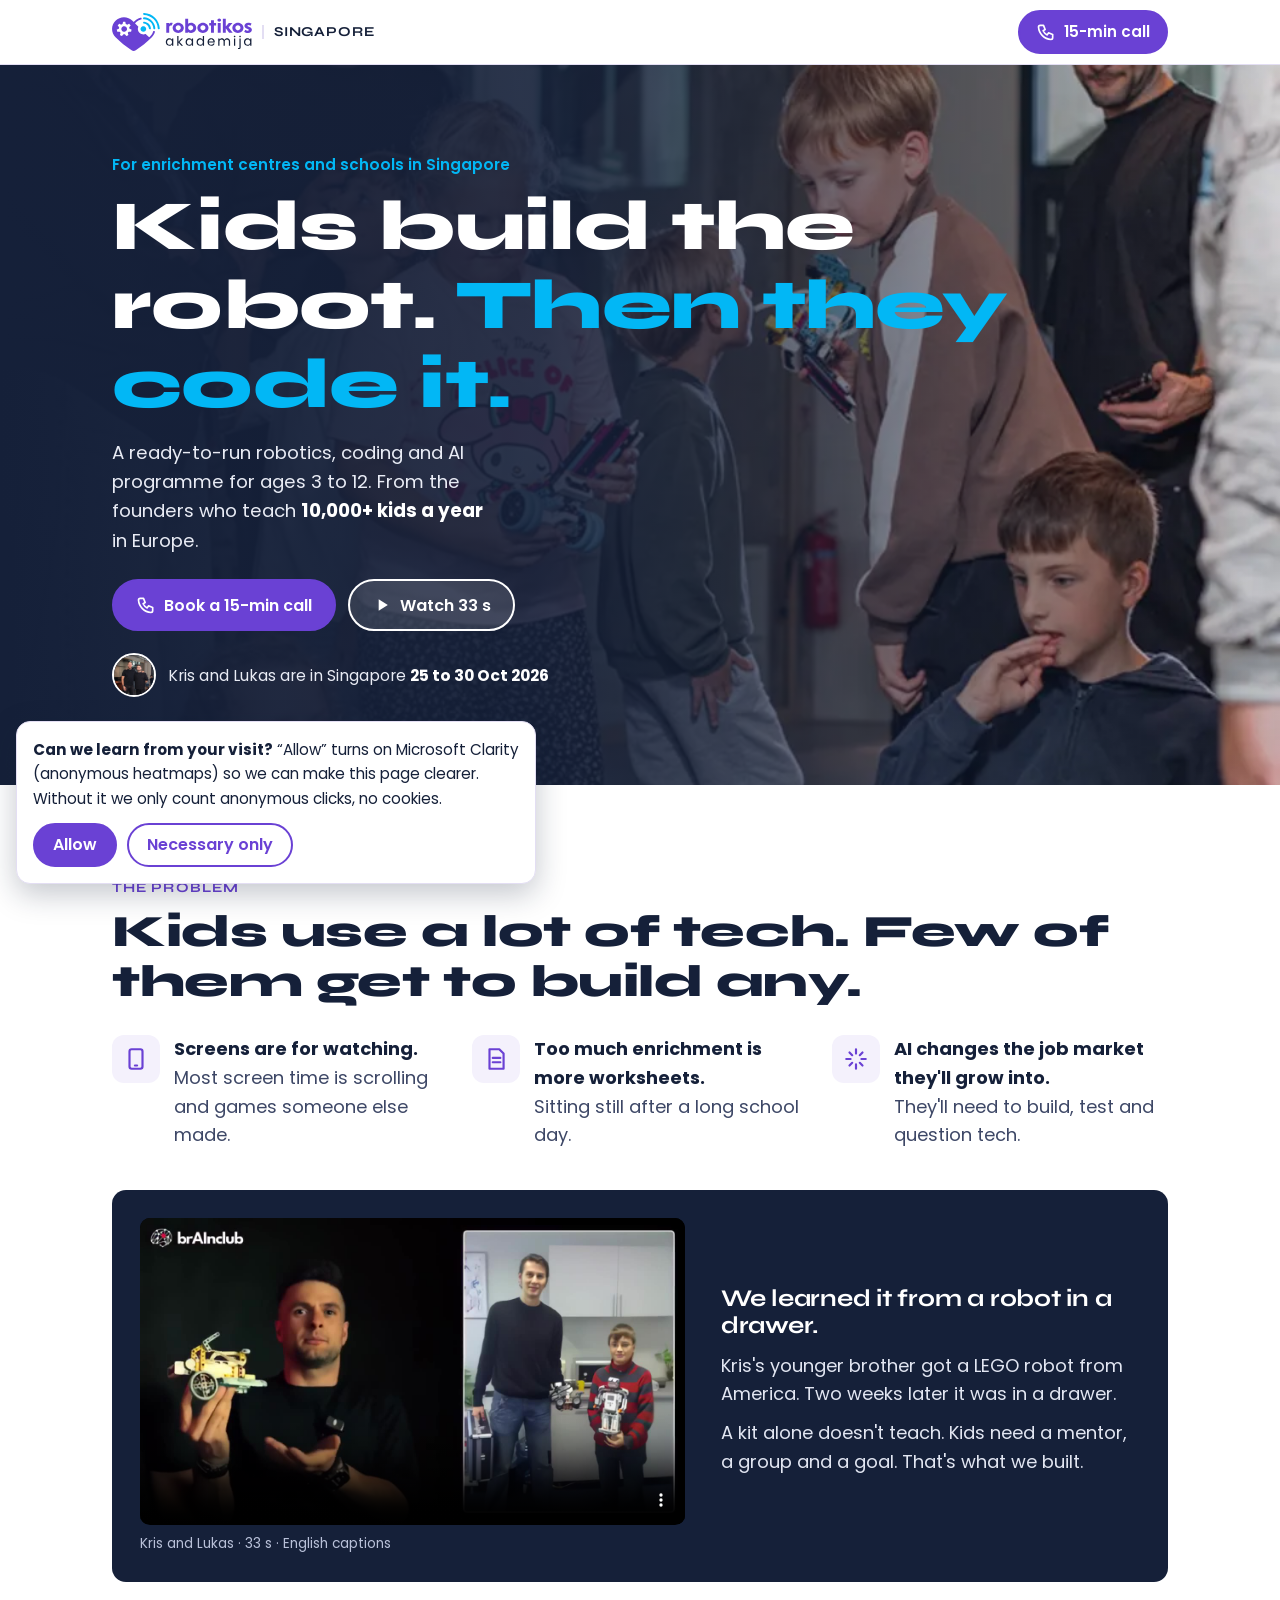
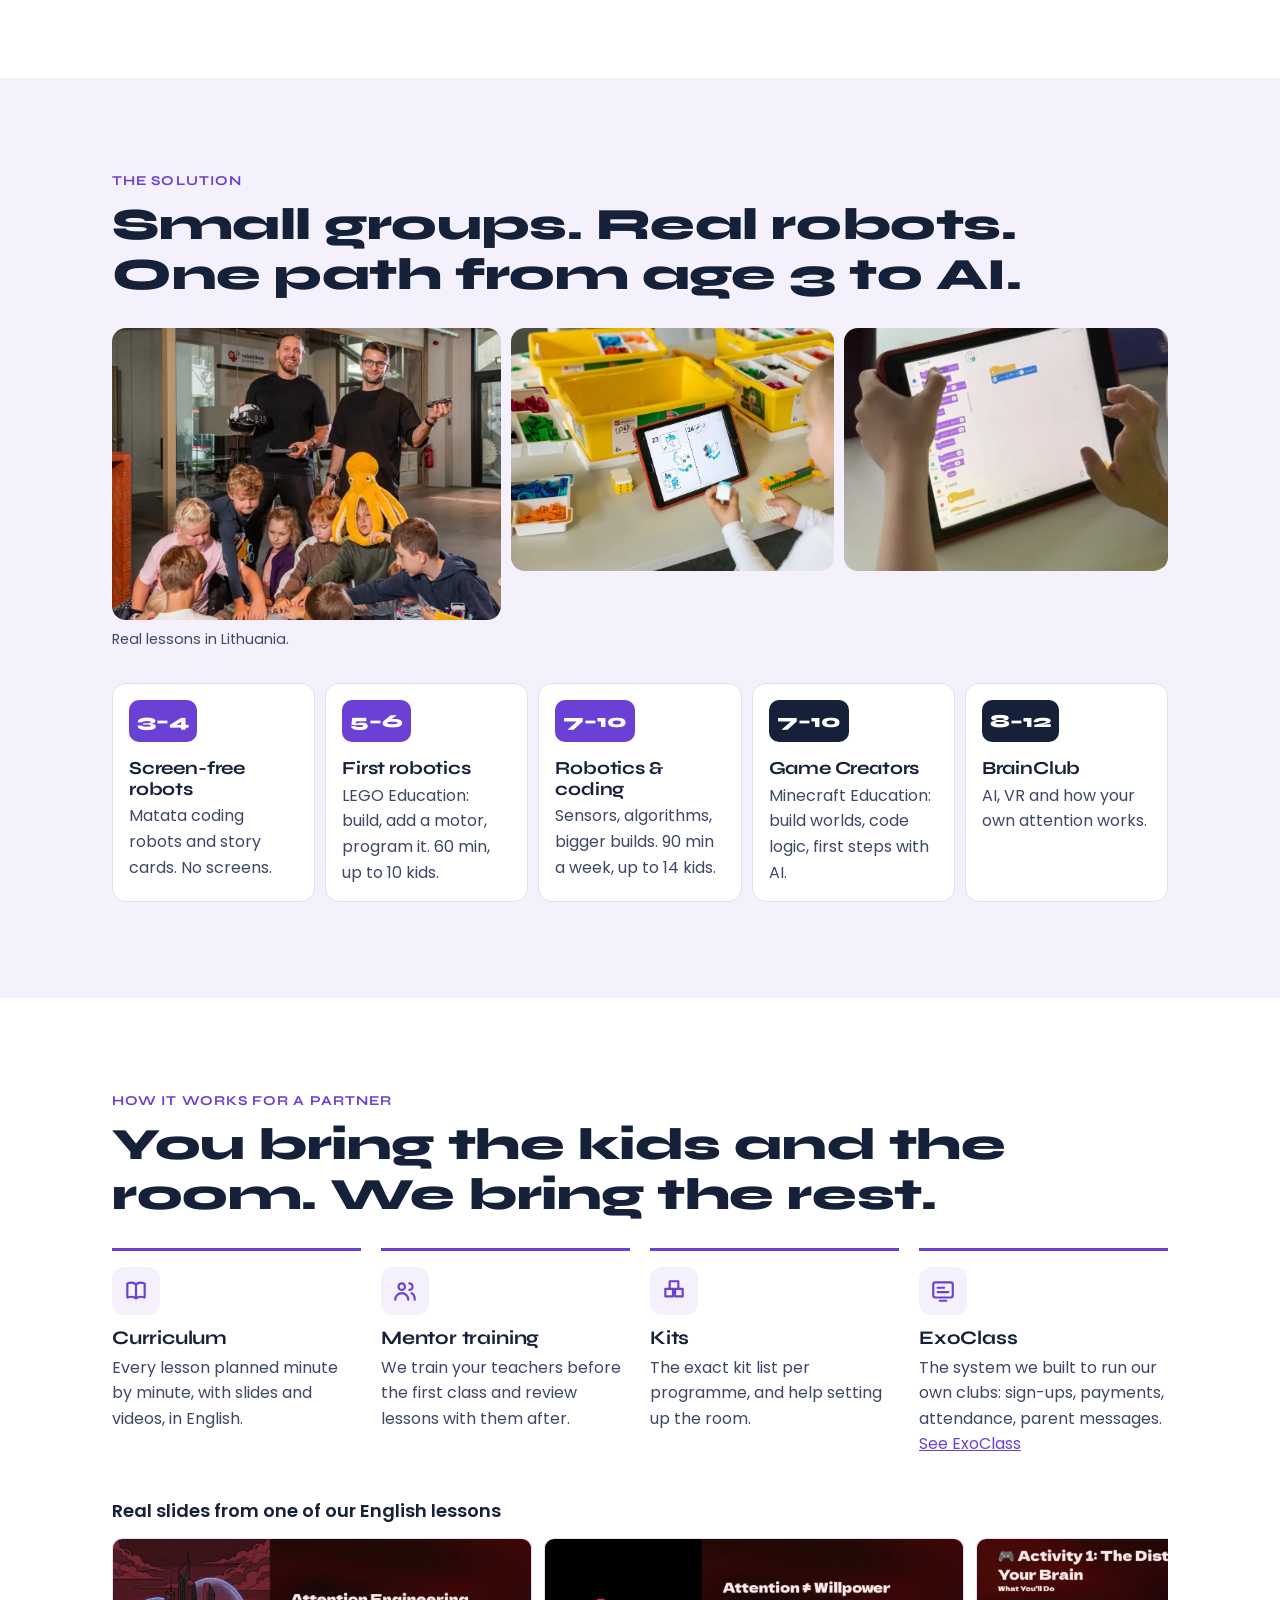
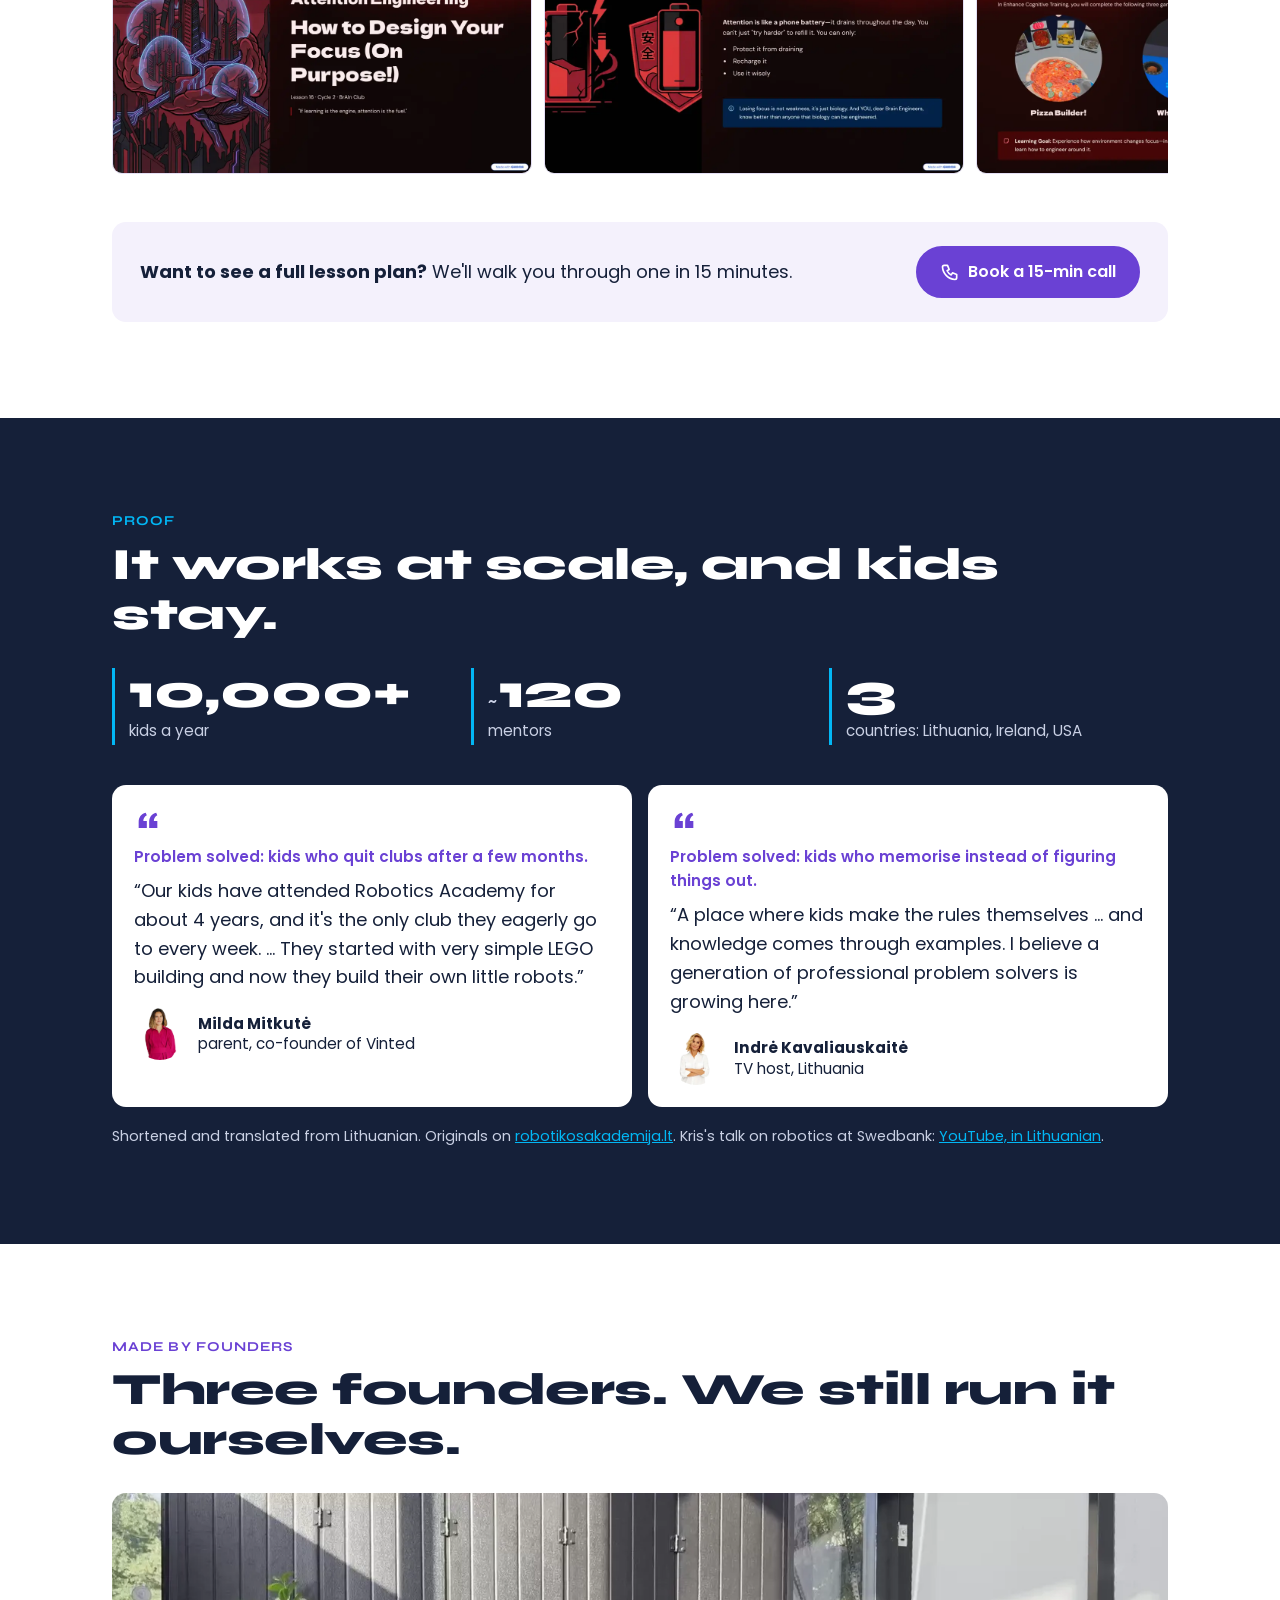
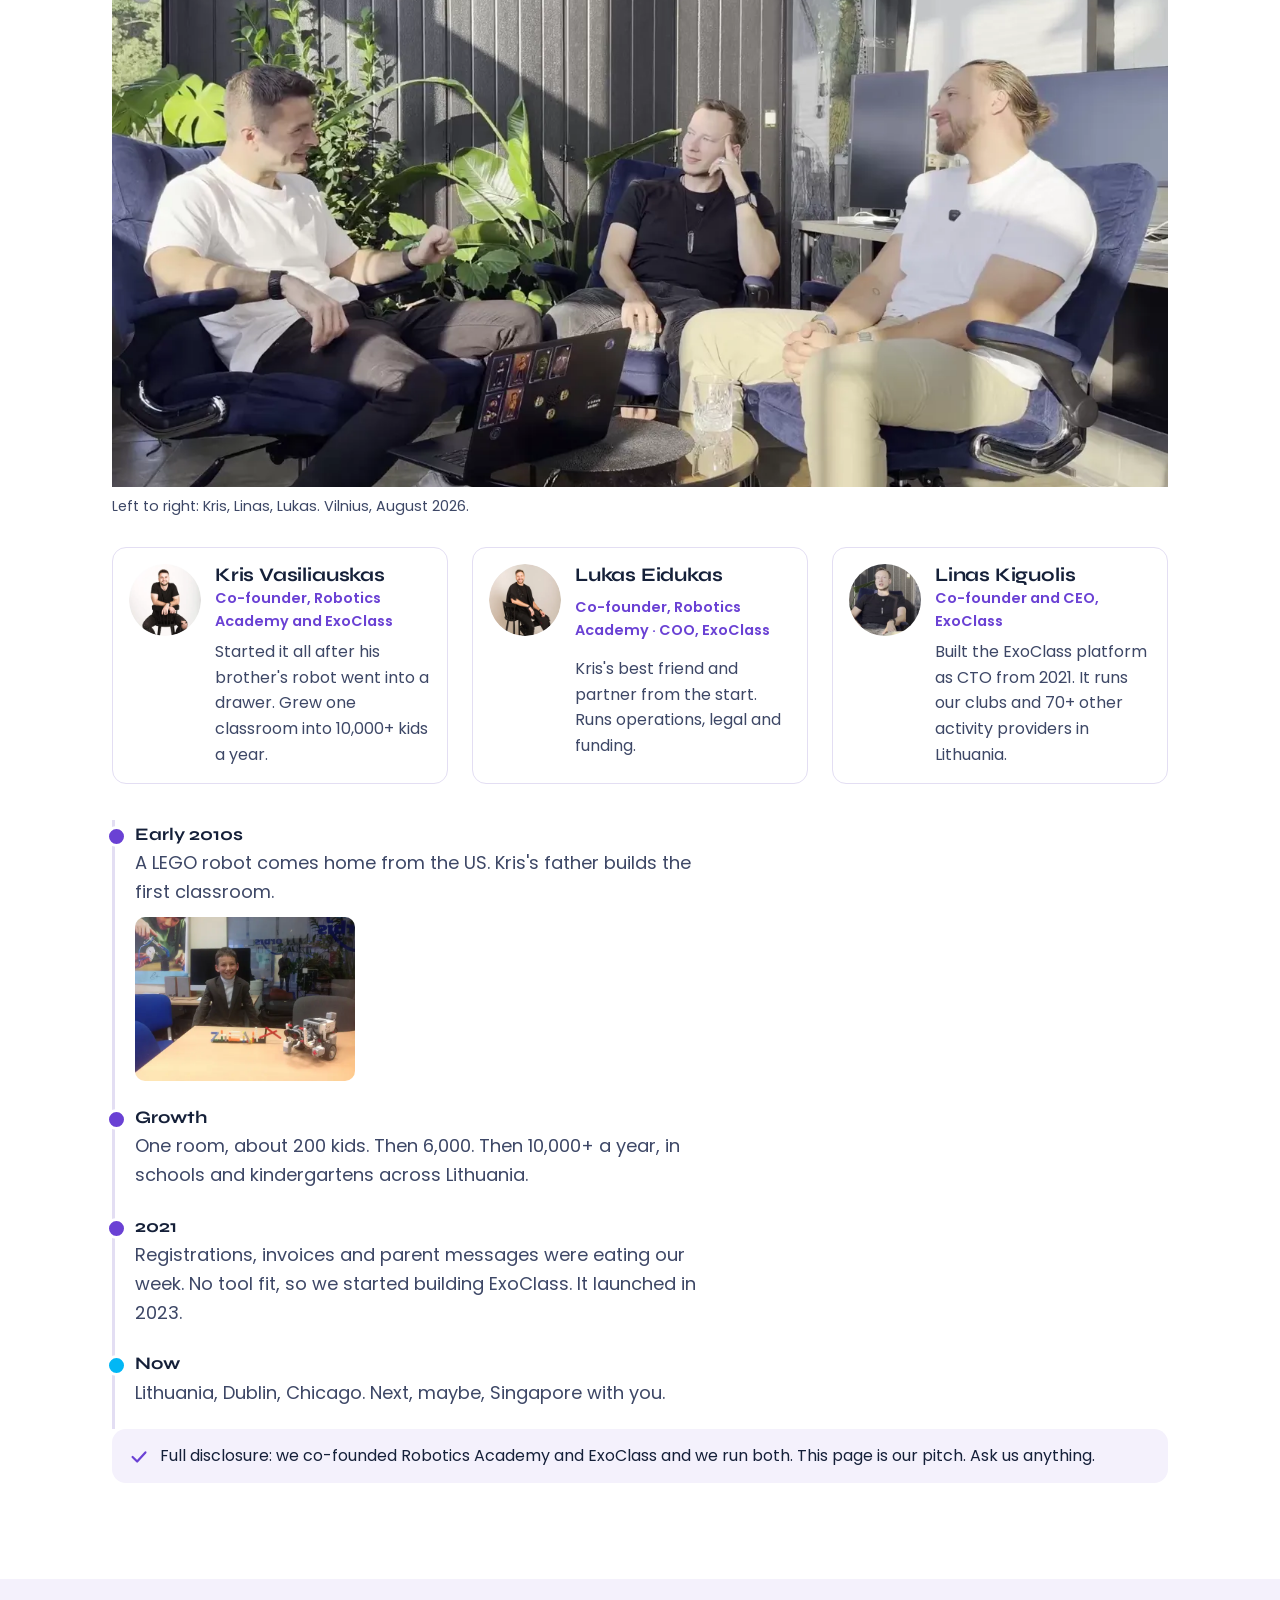
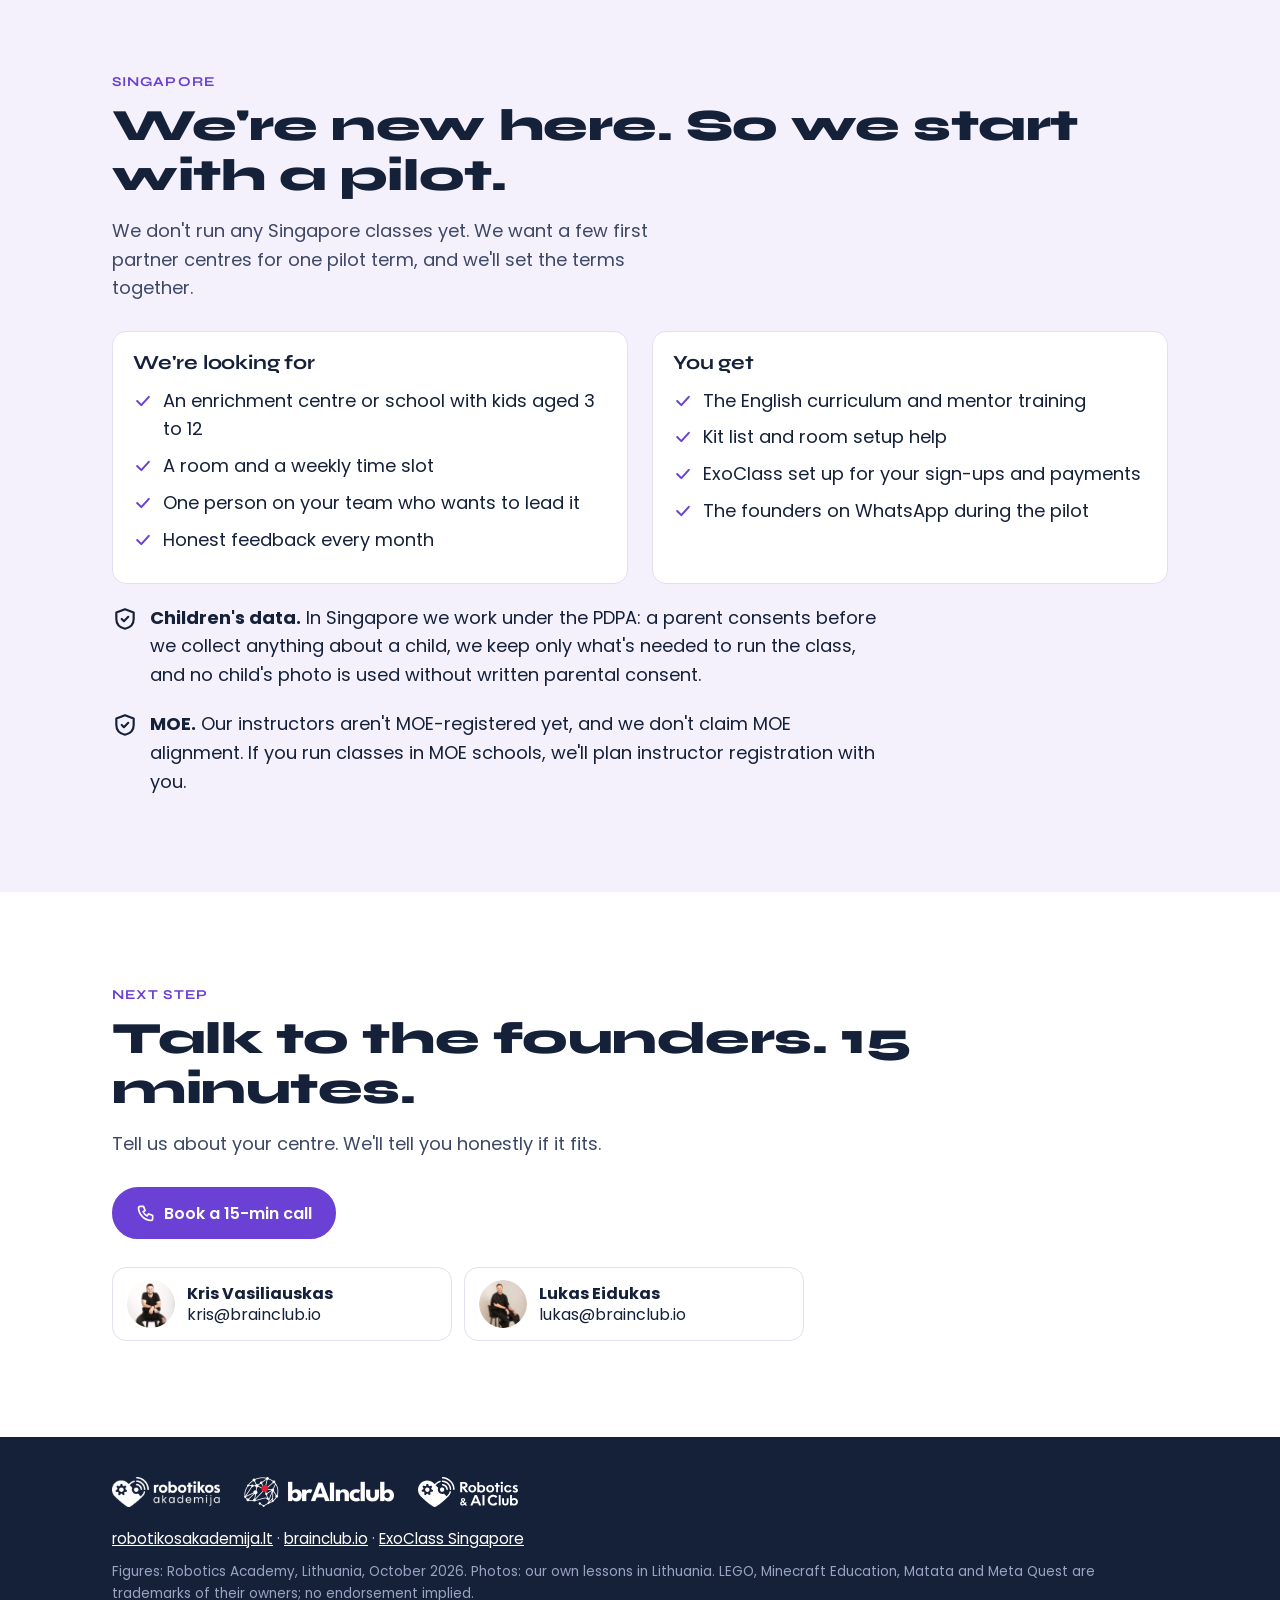
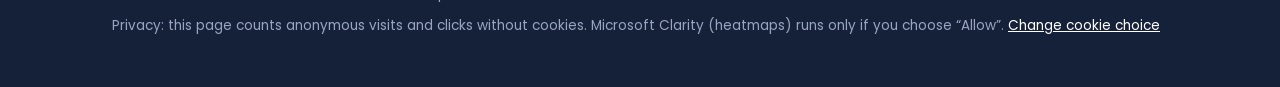
==== index.html @ a920fc1d "v3 rewrite: hook, problem, solution, partner model, proof, 3 founders, honest SG pilot Drops unsourc" ====
<!doctype html>
<html lang="en">
<head>
<meta charset="utf-8">
<meta name="viewport" content="width=device-width, initial-scale=1, viewport-fit=cover">
<title>Robotics Academy · Singapore</title>
<meta name="description" content="A ready-to-run robotics, coding and AI programme for Singapore enrichment centres and schools, ages 3 to 12. From the founders who teach 10,000+ kids a year in Europe.">
<meta name="robots" content="noindex">
<meta name="theme-color" content="#152039">
<meta property="og:type" content="website">
<meta property="og:title" content="Robotics Academy · Singapore pilot partners">
<meta property="og:description" content="Kids build the robot, then they code it. 10,000+ kids a year in Europe. Now looking for our first Singapore partner centres.">
<meta property="og:image" content="https://krisvas333.github.io/ra-singapore/og.jpg">
<meta property="og:image:width" content="1200">
<meta property="og:image:height" content="630">
<meta name="twitter:card" content="summary_large_image">
<link rel="icon" href="favicon.svg" type="image/svg+xml">
<link rel="apple-touch-icon" href="apple-touch-icon.png">
<link rel="preconnect" href="https://fonts.googleapis.com">
<link rel="preconnect" href="https://fonts.gstatic.com" crossorigin>
<link href="https://fonts.googleapis.com/css2?family=Poppins:wght@400;500;600&family=Syne:wght@700;800&display=swap" rel="stylesheet">
<link rel="preload" as="image" href="assets/img/kids-7991.webp" fetchpriority="high">
<link rel="stylesheet" href="css/style.css">
<!-- Tracking (rule 16): track.js = anonymous cookieless events · Microsoft Clarity only after "Allow" (js/consent.js) -->
<script defer src="https://krisvas333.github.io/neuron-ar/track.js" data-brand="ra" data-artifact="singapore" data-kind="landing"></script>
<script defer src="js/consent.js"></script>
</head>
<body>
<a class="skip" href="#main">Skip to content</a>

<svg width="0" height="0" style="position:absolute" aria-hidden="true">
  <defs>
    <symbol id="i-play" viewBox="0 0 24 24"><path d="M8 5v14l11-7z" fill="currentColor"/></symbol>
    <symbol id="i-arrow" viewBox="0 0 24 24"><path d="M5 12h14M13 6l6 6-6 6" fill="none" stroke="currentColor" stroke-width="2" stroke-linecap="round" stroke-linejoin="round"/></symbol>
    <symbol id="i-phone" viewBox="0 0 24 24"><path d="M5 4h4l2 5-2.5 1.5a11 11 0 0 0 5 5L15 13l5 2v4a2 2 0 0 1-2 2A16 16 0 0 1 3 6a2 2 0 0 1 2-2z" fill="none" stroke="currentColor" stroke-width="2" stroke-linejoin="round"/></symbol>
    <symbol id="i-wa" viewBox="0 0 24 24"><path d="M4 20l1.3-4A8 8 0 1 1 8 18.7z" fill="none" stroke="currentColor" stroke-width="2" stroke-linejoin="round"/><path d="M9 9c0 3 3 6 6 6l1-1.5-2-1-1 1c-1-.5-2-1.5-2.5-2.5l1-1-1-2z" fill="currentColor"/></symbol>
    <symbol id="i-mail" viewBox="0 0 24 24"><rect x="3" y="5" width="18" height="14" rx="2" fill="none" stroke="currentColor" stroke-width="2"/><path d="M3 7l9 6 9-6" fill="none" stroke="currentColor" stroke-width="2" stroke-linejoin="round"/></symbol>
    <symbol id="i-screen" viewBox="0 0 24 24"><rect x="6" y="3" width="12" height="18" rx="2" fill="none" stroke="currentColor" stroke-width="2"/><path d="M11 18h2" stroke="currentColor" stroke-width="2" stroke-linecap="round"/></symbol>
    <symbol id="i-sheet" viewBox="0 0 24 24"><path d="M6 3h9l4 4v14H6z M9 11h7M9 15h7" fill="none" stroke="currentColor" stroke-width="2" stroke-linejoin="round" stroke-linecap="round"/></symbol>
    <symbol id="i-spark" viewBox="0 0 24 24"><path d="M12 3v4M12 17v4M3 12h4M17 12h4M6 6l2.5 2.5M15.5 15.5L18 18M6 18l2.5-2.5M15.5 8.5L18 6" fill="none" stroke="currentColor" stroke-width="2" stroke-linecap="round"/></symbol>
    <symbol id="i-book" viewBox="0 0 24 24"><path d="M4 5c3-1 6-1 8 1 2-2 5-2 8-1v13c-3-1-6-1-8 1-2-2-5-2-8-1z M12 6v13" fill="none" stroke="currentColor" stroke-width="2" stroke-linejoin="round"/></symbol>
    <symbol id="i-people" viewBox="0 0 24 24"><circle cx="9" cy="8" r="3" fill="none" stroke="currentColor" stroke-width="2"/><path d="M3 20c0-3.5 2.7-6 6-6s6 2.5 6 6M16 5a3 3 0 0 1 0 6M18 14c2 .7 3 2.8 3 6" fill="none" stroke="currentColor" stroke-width="2" stroke-linecap="round"/></symbol>
    <symbol id="i-blocks" viewBox="0 0 24 24"><path d="M4 10h7v7H4zM13 10h7v7h-7zM8 3h8v7H8z" fill="none" stroke="currentColor" stroke-width="2" stroke-linejoin="round"/></symbol>
    <symbol id="i-app" viewBox="0 0 24 24"><rect x="3" y="4" width="18" height="14" rx="2" fill="none" stroke="currentColor" stroke-width="2"/><path d="M7 9h6M7 13h10M9 21h6" fill="none" stroke="currentColor" stroke-width="2" stroke-linecap="round"/></symbol>
    <symbol id="i-shield" viewBox="0 0 24 24"><path d="M12 3l8 3v6c0 5-3.5 8-8 9-4.5-1-8-4-8-9V6z M9 12l2 2 4-4" fill="none" stroke="currentColor" stroke-width="2" stroke-linejoin="round" stroke-linecap="round"/></symbol>
    <symbol id="i-check" viewBox="0 0 24 24"><path d="M5 12l5 5 9-10" fill="none" stroke="currentColor" stroke-width="2.4" stroke-linecap="round" stroke-linejoin="round"/></symbol>
    <symbol id="i-quote" viewBox="0 0 24 24"><path d="M4 18v-5c0-4 2-7 6-8l1 2c-2 1-3 3-3 5h3v6zM13 18v-5c0-4 2-7 6-8l1 2c-2 1-3 3-3 5h3v6z" fill="currentColor"/></symbol>
  </defs>
</svg>

<header class="nav">
  <div class="wrap nav-in">
    <a class="brand" href="#top" aria-label="Robotics Academy, top of page">
      <img src="assets/logos/ra.svg" alt="Robotikos Akademija (Robotics Academy)" width="130" height="36">
      <span class="brand-sg">Singapore</span>
    </a>
    <a class="btn btn-sm js-call" href="#talk" data-cta="nav-call"><svg><use href="#i-phone"/></svg>15-min call</a>
  </div>
</header>

<main id="main">

<!-- 1 · HOOK -->
<section class="hero" id="top">
  <div class="hero-media">
    <img src="assets/img/kids-7991.webp" alt="Children laughing as a robot dog walks between them, holding LEGO robots they built" width="960" height="1200" fetchpriority="high">
  </div>
  <div class="wrap hero-in">
    <p class="kicker">For enrichment centres and schools in Singapore</p>
    <h1 class="h1">Kids build the robot. <em>Then they code it.</em></h1>
    <p class="lead">A ready-to-run robotics, coding and AI programme for ages 3 to 12. From the founders who teach <b>10,000+ kids a year</b> in Europe.</p>
    <div class="cta-row">
      <a class="btn js-call" href="#talk" data-cta="hero-call"><svg><use href="#i-phone"/></svg>Book a 15-min call</a>
      <a class="btn btn-wa js-wa" hidden data-cta="hero-whatsapp"><svg><use href="#i-wa"/></svg>WhatsApp</a>
      <a class="btn btn-ghost" href="#problem" data-cta="hero-watch"><svg><use href="#i-play"/></svg>Watch 33 s</a>
    </div>
    <p class="here"><img src="assets/img/founders-together.webp" alt="" width="48" height="48"><span>Kris and Lukas are in Singapore <b>25 to 30 Oct 2026</b></span></p>
  </div>
</section>

<!-- 2 · PROBLEM -->
<section class="sec" id="problem">
  <div class="wrap">
    <p class="eyebrow">The problem</p>
    <h2 class="h2">Kids use a lot of tech. Few of them get to build any.</h2>
    <ul class="pains">
      <li><span class="ic"><svg><use href="#i-screen"/></svg></span><p><b>Screens are for watching.</b> Most screen time is scrolling and games someone else made.</p></li>
      <li><span class="ic"><svg><use href="#i-sheet"/></svg></span><p><b>Too much enrichment is more worksheets.</b> Sitting still after a long school day.</p></li>
      <li><span class="ic"><svg><use href="#i-spark"/></svg></span><p><b>AI changes the job market they'll grow into.</b> They'll need to build, test and question tech.</p></li>
    </ul>

    <div class="story">
      <figure class="vid">
        <video controls playsinline preload="none" poster="assets/video/robot-drawer-poster.jpg" data-vid="robot-drawer" width="1280" height="720">
          <source src="assets/video/robot-drawer.mp4" type="video/mp4">
          <track kind="captions" src="assets/video/robot-drawer.en.vtt" srclang="en" label="English" default>
        </video>
        <figcaption>Kris and Lukas · 33 s · English captions</figcaption>
      </figure>
      <div class="story-t">
        <h3>We learned it from a robot in a drawer.</h3>
        <p>Kris's younger brother got a LEGO robot from America. Two weeks later it was in a drawer.</p>
        <p>A kit alone doesn't teach. Kids need a mentor, a group and a goal. That's what we built.</p>
      </div>
    </div>
  </div>
</section>

<!-- 3 · SOLUTION -->
<section class="sec sec-tint" id="solution">
  <div class="wrap">
    <p class="eyebrow">The solution</p>
    <h2 class="h2">Small groups. Real robots. One path from age 3 to AI.</h2>
    <div class="photos">
      <figure><img loading="lazy" src="assets/img/kids-7955.webp" alt="Children huddled around robot dogs and the LEGO robots they built" width="960" height="1200"></figure>
      <figure><img loading="lazy" src="assets/img/foto-rankos-kaladeles.webp" alt="A young child building with LEGO Education bricks next to a tablet" width="1000" height="667"></figure>
      <figure><img loading="lazy" src="assets/img/foto-planstete-rankos.webp" alt="A child's hands coding with blocks on a tablet" width="750" height="1000"></figure>
    </div>
    <p class="hint">Real lessons in Lithuania.</p>

    <ol class="ladder">
      <li><span class="age">3–4</span><div><h3>Screen-free robots</h3><p>Matata coding robots and story cards. No screens.</p></div></li>
      <li><span class="age">5–6</span><div><h3>First robotics</h3><p>LEGO Education: build, add a motor, program it. 60 min, up to 10 kids.</p></div></li>
      <li><span class="age">7–10</span><div><h3>Robotics &amp; coding</h3><p>Sensors, algorithms, bigger builds. 90 min a week, up to 14 kids.</p></div></li>
      <li><span class="age">7–10</span><div><h3>Game Creators</h3><p>Minecraft Education: build worlds, code logic, first steps with AI.</p></div></li>
      <li><span class="age">8–12</span><div><h3>BrainClub</h3><p>AI, VR and how your own attention works.</p></div></li>
    </ol>
  </div>
</section>

<!-- 4 · HOW A PARTNER RUNS IT -->
<section class="sec" id="how">
  <div class="wrap">
    <p class="eyebrow">How it works for a partner</p>
    <h2 class="h2">You bring the kids and the room. We bring the rest.</h2>
    <ul class="kit">
      <li><span class="ic"><svg><use href="#i-book"/></svg></span><h3>Curriculum</h3><p>Every lesson planned minute by minute, with slides and videos, in English.</p></li>
      <li><span class="ic"><svg><use href="#i-people"/></svg></span><h3>Mentor training</h3><p>We train your teachers before the first class and review lessons with them after.</p></li>
      <li><span class="ic"><svg><use href="#i-blocks"/></svg></span><h3>Kits</h3><p>The exact kit list per programme, and help setting up the room.</p></li>
      <li><span class="ic"><svg><use href="#i-app"/></svg></span><h3>ExoClass</h3><p>The system we built to run our own clubs: sign-ups, payments, attendance, parent messages. <a href="https://krisvas333.github.io/exoclass-singapore/?src=ra-sg" target="_blank" rel="noopener" data-cta="exoclass-sg">See ExoClass</a></p></li>
    </ul>

    <p class="slides-t">Real slides from one of our English lessons</p>
    <div class="slides" tabindex="0" aria-label="Lesson slides, scroll sideways">
      <img loading="lazy" src="assets/img/bc-l16-s1.webp" alt="Slide: Attention Engineering, how to design your focus" width="1100" height="619">
      <img loading="lazy" src="assets/img/bc-l16-s3.webp" alt="Slide: Attention is not willpower" width="1100" height="619">
      <img loading="lazy" src="assets/img/bc-l16-s11.webp" alt="Slide: VR Distraction Lab activity" width="1100" height="653">
      <img loading="lazy" src="assets/img/bc-l16-s18.webp" alt="Slide: Designing a focus environment" width="1100" height="619">
    </div>

    <div class="cta-band">
      <p><b>Want to see a full lesson plan?</b> We'll walk you through one in 15 minutes.</p>
      <div class="cta-row">
        <a class="btn js-call" href="#talk" data-cta="mid-call"><svg><use href="#i-phone"/></svg>Book a 15-min call</a>
        <a class="btn btn-wa js-wa" hidden data-cta="mid-whatsapp"><svg><use href="#i-wa"/></svg>WhatsApp</a>
      </div>
    </div>
  </div>
</section>

<!-- 5 · PROOF -->
<section class="sec sec-navy" id="proof">
  <div class="wrap">
    <p class="eyebrow eyebrow-light">Proof</p>
    <h2 class="h2">It works at scale, and kids stay.</h2>
    <div class="stats">
      <div><b>10,000+</b><span>kids a year</span></div>
      <div><b><span class="approx">~</span>120</b><span>mentors</span></div>
      <div><b>3</b><span>countries: Lithuania, Ireland, USA</span></div>
    </div>

    <div class="quotes">
      <blockquote class="quote">
        <svg class="qmark"><use href="#i-quote"/></svg>
        <p class="prob">Problem solved: kids who quit clubs after a few months.</p>
        <p>“Our kids have attended Robotics Academy for about 4 years, and it's the only club they eagerly go to every week. … They started with very simple LEGO building and now they build their own little robots.”</p>
        <footer><img loading="lazy" src="assets/img/quote-milda.webp" alt="" width="56" height="56"><span><b>Milda Mitkutė</b><br>parent, co-founder of Vinted</span></footer>
      </blockquote>
      <blockquote class="quote">
        <svg class="qmark"><use href="#i-quote"/></svg>
        <p class="prob">Problem solved: kids who memorise instead of figuring things out.</p>
        <p>“A place where kids make the rules themselves … and knowledge comes through examples. I believe a generation of professional problem solvers is growing here.”</p>
        <footer><img loading="lazy" src="assets/img/quote-indre.webp" alt="" width="56" height="56"><span><b>Indrė Kavaliauskaitė</b><br>TV host, Lithuania</span></footer>
      </blockquote>
    </div>
    <p class="note">Shortened and translated from Lithuanian. Originals on <a href="https://robotikosakademija.lt" target="_blank" rel="noopener" data-cta="ra-site">robotikosakademija.lt</a>. Kris's talk on robotics at Swedbank: <a href="https://www.youtube.com/watch?v=sN1mabXGkD4" target="_blank" rel="noopener" data-cta="swedbank-talk">YouTube, in Lithuanian</a>.</p>
  </div>
</section>

<!-- 6 · MADE BY FOUNDERS -->
<section class="sec" id="founders">
  <div class="wrap">
    <p class="eyebrow">Made by founders</p>
    <h2 class="h2">Three founders. We still run it ourselves.</h2>
    <figure class="trio">
      <img loading="lazy" src="assets/img/founders-trio.webp" alt="Kris, Linas and Lukas laughing during an interview" width="1400" height="788">
      <figcaption>Left to right: Kris, Linas, Lukas. Vilnius, August 2026.</figcaption>
    </figure>

    <div class="people">
      <article class="person">
        <img loading="lazy" src="assets/img/kris.webp" alt="Kris Vasiliauskas" width="400" height="400">
        <h3>Kris Vasiliauskas</h3>
        <p class="role">Co-founder, Robotics Academy and ExoClass</p>
        <p>Started it all after his brother's robot went into a drawer. Grew one classroom into 10,000+ kids a year.</p>
      </article>
      <article class="person">
        <img loading="lazy" src="assets/img/lukas.webp" alt="Lukas Eidukas" width="400" height="400">
        <h3>Lukas Eidukas</h3>
        <p class="role">Co-founder, Robotics Academy · COO, ExoClass</p>
        <p>Kris's best friend and partner from the start. Runs operations, legal and funding.</p>
      </article>
      <article class="person">
        <img loading="lazy" src="assets/img/linas.webp" alt="Linas Kiguolis" width="400" height="400">
        <h3>Linas Kiguolis</h3>
        <p class="role">Co-founder and CEO, ExoClass</p>
        <p>Built the ExoClass platform as CTO from 2021. It runs our clubs and 70+ other activity providers in Lithuania.</p>
      </article>
    </div>

    <ol class="timeline">
      <li><b>Early 2010s</b><p>A LEGO robot comes home from the US. Kris's father builds the first classroom.</p>
        <img loading="lazy" src="assets/img/club2013-3520.webp" alt="One of the first clubs: a boy with the LEGO robot he built" width="640" height="478"></li>
      <li><b>Growth</b><p>One room, about 200 kids. Then 6,000. Then 10,000+ a year, in schools and kindergartens across Lithuania.</p></li>
      <li><b>2021</b><p>Registrations, invoices and parent messages were eating our week. No tool fit, so we started building ExoClass. It launched in 2023.</p></li>
      <li><b>Now</b><p>Lithuania, Dublin, Chicago. Next, maybe, Singapore with you.</p></li>
    </ol>
    <p class="disclose"><svg><use href="#i-check"/></svg> Full disclosure: we co-founded Robotics Academy and ExoClass and we run both. This page is our pitch. Ask us anything.</p>
  </div>
</section>

<!-- 7 · SINGAPORE -->
<section class="sec sec-tint" id="singapore">
  <div class="wrap">
    <p class="eyebrow">Singapore</p>
    <h2 class="h2">We're new here. So we start with a pilot.</h2>
    <p class="sub">We don't run any Singapore classes yet. We want a few first partner centres for one pilot term, and we'll set the terms together.</p>
    <div class="two">
      <div class="box">
        <h3>We're looking for</h3>
        <ul class="ticks">
          <li><svg><use href="#i-check"/></svg>An enrichment centre or school with kids aged 3 to 12</li>
          <li><svg><use href="#i-check"/></svg>A room and a weekly time slot</li>
          <li><svg><use href="#i-check"/></svg>One person on your team who wants to lead it</li>
          <li><svg><use href="#i-check"/></svg>Honest feedback every month</li>
        </ul>
      </div>
      <div class="box">
        <h3>You get</h3>
        <ul class="ticks">
          <li><svg><use href="#i-check"/></svg>The English curriculum and mentor training</li>
          <li><svg><use href="#i-check"/></svg>Kit list and room setup help</li>
          <li><svg><use href="#i-check"/></svg>ExoClass set up for your sign-ups and payments</li>
          <li><svg><use href="#i-check"/></svg>The founders on WhatsApp during the pilot</li>
        </ul>
      </div>
    </div>
    <p class="trust"><svg><use href="#i-shield"/></svg><span><b>Children's data.</b> In Singapore we work under the PDPA: a parent consents before we collect anything about a child, we keep only what's needed to run the class, and no child's photo is used without written parental consent.</span></p>
    <p class="trust"><svg><use href="#i-shield"/></svg><span><b>MOE.</b> Our instructors aren't MOE-registered yet, and we don't claim MOE alignment. If you run classes in MOE schools, we'll plan instructor registration with you.</span></p>
  </div>
</section>

<!-- 8 · CTA -->
<section class="sec" id="talk">
  <div class="wrap talk">
    <p class="eyebrow">Next step</p>
    <h2 class="h2">Talk to the founders. 15 minutes.</h2>
    <p class="sub">Tell us about your centre. We'll tell you honestly if it fits.</p>
    <div class="cta-row">
      <a class="btn" href="mailto:kris@brainclub.io,lukas@brainclub.io?subject=15-min%20call%3A%20Robotics%20Academy%20Singapore&amp;body=Hi%20Kris%20and%20Lukas%2C%0A%0AI%27d%20like%20a%2015-min%20call.%0A%0ACentre%20or%20school%3A%20%0AMy%20role%3A%20%0ABest%20time%20(SGT)%3A%20" data-cta="end-call"><svg><use href="#i-phone"/></svg>Book a 15-min call</a>
      <a class="btn btn-wa js-wa" hidden data-cta="end-whatsapp"><svg><use href="#i-wa"/></svg>WhatsApp</a>
    </div>
    <div class="contacts">
      <a href="mailto:kris@brainclub.io?subject=Robotics%20Academy%20Singapore" data-cta="mail-kris"><img loading="lazy" src="assets/img/kris.webp" alt="" width="48" height="48"><span><b>Kris Vasiliauskas</b><br>kris@brainclub.io</span></a>
      <a href="mailto:lukas@brainclub.io?subject=Robotics%20Academy%20Singapore" data-cta="mail-lukas"><img loading="lazy" src="assets/img/lukas.webp" alt="" width="48" height="48"><span><b>Lukas Eidukas</b><br>lukas@brainclub.io</span></a>
    </div>
  </div>
</section>

</main>

<footer class="foot">
  <div class="wrap">
    <div class="foot-logos">
      <img src="assets/logos/ra-white.png" alt="Robotikos Akademija" width="160" height="44" loading="lazy">
      <img src="assets/logos/bc-white.png" alt="BrainClub" width="140" height="28" loading="lazy">
      <img src="assets/logos/raic-white.svg" alt="Robotics &amp; AI Club" width="120" height="36" loading="lazy">
    </div>
    <p><a href="https://robotikosakademija.lt" target="_blank" rel="noopener" data-cta="foot-ra">robotikosakademija.lt</a> · <a href="https://brainclub.io" target="_blank" rel="noopener" data-cta="foot-bc">brainclub.io</a> · <a href="https://krisvas333.github.io/exoclass-singapore/?src=ra-sg" target="_blank" rel="noopener" data-cta="foot-exo">ExoClass Singapore</a></p>
    <p class="fine">Figures: Robotics Academy, Lithuania, October 2026. Photos: our own lessons in Lithuania. LEGO, Minecraft Education, Matata and Meta Quest are trademarks of their owners; no endorsement implied.</p>
    <p class="fine">Privacy: this page counts anonymous visits and clicks without cookies. Microsoft Clarity (heatmaps) runs only if you choose “Allow”. <button type="button" class="linkbtn" id="consentOpen">Change cookie choice</button></p>
  </div>
</footer>

<a class="sticky js-call" href="#talk" data-cta="sticky-call"><svg><use href="#i-phone"/></svg>Book a 15-min call</a>

<script src="js/main.js" defer></script>
</body>
</html>
---- css/style.css ----
/* Robotics Academy · Singapore partner page (v3, 2026-10-23)
   RA brand: Syne (display) + Poppins (body) · purple #6A41D4 · navy #152039 · cyan #02B7F5
   Light page, dyslexia-first: 18px body, 1.6 line height, left-aligned, short lines. */
:root{
  --purple:#6A41D4;--purple-d:#5532B8;--navy:#152039;--cyan:#02B7F5;--wa:#128C4B;
  --ink:#152039;--ink-2:#3D4766;--bg:#FFFFFF;--tint:#F4F1FC;--line:#E3DEF3;
  --r:14px;--fd:"Syne",system-ui,sans-serif;--fb:"Poppins",system-ui,sans-serif;
}
*{box-sizing:border-box}
[hidden]{display:none!important}
html{scroll-behavior:smooth;-webkit-text-size-adjust:100%}
@media (prefers-reduced-motion:reduce){html{scroll-behavior:auto}}
body{margin:0;background:var(--bg);color:var(--ink);font:400 1.125rem/1.6 var(--fb);overflow-x:hidden}
img,video,svg{display:block;max-width:100%}
img,video{height:auto}
a{color:var(--purple)}
h1,h2,h3{font-family:var(--fd);line-height:1.12;margin:0;letter-spacing:-.01em}
p,ul,ol,figure,blockquote{margin:0}
ul,ol{padding:0;list-style:none}
.wrap{width:100%;max-width:1120px;margin:0 auto;padding:0 16px}
@media (min-width:720px){.wrap{padding:0 32px}}
.skip{position:absolute;left:-999px;top:8px;background:#fff;padding:8px 12px;z-index:100}
.skip:focus{left:8px}
:focus-visible{outline:3px solid var(--cyan);outline-offset:2px}

/* buttons */
.btn{display:inline-flex;align-items:center;justify-content:center;gap:8px;min-height:52px;padding:12px 22px;border-radius:999px;background:var(--purple);color:#fff;font:600 1rem/1.2 var(--fb);text-decoration:none;border:2px solid var(--purple);cursor:pointer;transition:background .2s,transform .2s}
.btn:hover{background:var(--purple-d);transform:translateY(-1px)}
.btn svg{width:20px;height:20px;flex:none}
.btn-sm{min-height:44px;padding:8px 16px;font-size:.95rem;white-space:nowrap}
.btn-wa{background:var(--wa);border-color:var(--wa)}
.btn-wa:hover{background:#0E7340}
.btn-ghost{background:rgba(255,255,255,.12);border-color:#fff;color:#fff}
.btn-ghost:hover{background:rgba(255,255,255,.25)}
.cta-row{display:flex;flex-wrap:wrap;gap:12px}

/* nav */
.nav{position:sticky;top:0;z-index:50;background:rgba(255,255,255,.96);border-bottom:1px solid var(--line)}
.nav-in{display:flex;align-items:center;justify-content:space-between;gap:12px;height:64px}
.brand{display:flex;align-items:center;gap:10px;text-decoration:none;min-width:0}
.brand img{width:104px}
.brand-sg{font:700 .85rem/1 var(--fd);color:var(--navy);border-left:2px solid var(--line);padding-left:10px;text-transform:uppercase;letter-spacing:.06em}
@media (min-width:720px){.brand img{width:140px}}
@media (max-width:400px){.brand img{width:92px}.brand-sg{font-size:.72rem;padding-left:8px}.nav .btn-sm{padding:8px 12px}}

/* hero: photo on top on phones, text over photo on desktop */
.hero{position:relative;color:#fff;background:var(--navy);overflow:hidden}
.hero-media{position:relative;aspect-ratio:4/3;overflow:hidden}
.hero-media img{width:100%;height:100%;object-fit:cover;object-position:50% 30%}
.hero-media::after{content:"";position:absolute;inset:0;background:linear-gradient(180deg,rgba(21,32,57,0) 55%,#152039 100%)}
.hero-in{position:relative;padding-top:4px;padding-bottom:36px}
@media (min-width:900px){
  .hero{min-height:min(calc(100svh - 64px),720px);display:flex;align-items:center}
  .hero-media{position:absolute;inset:0;aspect-ratio:auto}
  .hero-media::after{background:linear-gradient(90deg,#152039 0%,rgba(21,32,57,.9) 42%,rgba(21,32,57,.15) 100%)}
  .hero-in{padding-top:64px;padding-bottom:64px}
}
.kicker{font-weight:600;font-size:.95rem;color:var(--cyan)}
.h1{font-size:clamp(2.3rem,8.5vw,4.4rem);font-weight:800;margin:10px 0 14px;max-width:15ch}
.h1 em{font-style:normal;color:var(--cyan)}
.lead{font-size:1.15rem;max-width:34ch;color:#E9ECF5;margin-bottom:24px}
.lead b{color:#fff}
.here{display:flex;align-items:center;gap:12px;margin-top:22px;font-size:.98rem;color:#E9ECF5}
.here img{width:44px;height:44px;border-radius:50%;object-fit:cover;object-position:50% 12%;border:2px solid #fff;flex:none}
.here b{color:#fff;white-space:nowrap}

/* sections */
.sec{padding:64px 0}
@media (min-width:900px){.sec{padding:96px 0}}
.sec-tint{background:var(--tint)}
.sec-navy{background:var(--navy);color:#fff}
.eyebrow{font:700 .85rem/1 var(--fd);text-transform:uppercase;letter-spacing:.08em;color:var(--purple);margin-bottom:12px}
.eyebrow-light{color:var(--cyan)}
.h2{font-size:clamp(1.8rem,5.6vw,2.8rem);font-weight:800;max-width:22ch;margin-bottom:28px}
.sub{max-width:52ch;color:var(--ink-2);margin:-12px 0 28px}
.hint{font-size:.9rem;color:var(--ink-2);margin-top:8px}
.ic{display:grid;place-items:center;width:48px;height:48px;border-radius:12px;background:var(--tint);color:var(--purple);flex:none}
.ic svg{width:26px;height:26px}

/* problem */
.pains{display:grid;gap:16px;margin-bottom:40px}
@media (min-width:900px){.pains{grid-template-columns:repeat(3,1fr);gap:24px}}
.pains li{display:flex;gap:14px;align-items:flex-start}
.pains p{color:var(--ink-2)}
.pains b{color:var(--ink);display:block}
.story{display:grid;gap:24px;align-items:center;background:var(--navy);color:#fff;border-radius:var(--r);padding:16px}
@media (min-width:900px){.story{grid-template-columns:1.3fr 1fr;padding:28px;gap:36px}}
.vid video{width:100%;border-radius:10px;background:#000;aspect-ratio:16/9}
.vid figcaption{font-size:.85rem;color:#B9C1D9;margin-top:8px}
.story-t h3{font-size:1.5rem;margin-bottom:12px;color:#fff}
.story-t p{color:#E2E6F2;margin-bottom:10px;max-width:38ch}

/* solution */
.photos{display:grid;grid-template-columns:1.2fr 1fr;grid-template-rows:auto auto;gap:10px}
.photos figure{border-radius:var(--r);overflow:hidden}
.photos img{width:100%;height:100%;object-fit:cover}
.photos figure:first-child{grid-row:span 2;aspect-ratio:4/5}
.photos figure:not(:first-child){aspect-ratio:4/3}
@media (min-width:900px){.photos{grid-template-columns:1.2fr 1fr 1fr;grid-template-rows:auto}.photos figure:first-child{grid-row:auto}.photos figure{aspect-ratio:4/3!important}}
.ladder{margin-top:32px;display:grid;gap:10px}
.ladder li{display:flex;gap:16px;align-items:flex-start;background:#fff;border:1px solid var(--line);border-radius:var(--r);padding:16px}
.ladder .age{flex:none;min-width:64px;font:800 1.15rem/1 var(--fd);color:#fff;background:var(--purple);border-radius:10px;padding:12px 8px;text-align:center}
.ladder li:nth-child(n+4) .age{background:var(--navy)}
.ladder h3{font-size:1.15rem;margin-bottom:4px}
.ladder p{color:var(--ink-2);font-size:1rem}
@media (min-width:900px){.ladder{grid-template-columns:repeat(5,1fr)}.ladder li{flex-direction:column}}

/* how */
.kit{display:grid;gap:20px}
@media (min-width:720px){.kit{grid-template-columns:1fr 1fr}}
@media (min-width:1000px){.kit{grid-template-columns:repeat(4,1fr)}}
.kit li{border-top:3px solid var(--purple);padding-top:16px}
.kit h3{font-size:1.2rem;margin:12px 0 6px}
.kit p{color:var(--ink-2);font-size:1rem}
.slides-t{font-weight:600;margin:40px 0 12px}
.slides{display:flex;gap:12px;overflow-x:auto;scroll-snap-type:x mandatory;padding-bottom:8px}
.slides img{flex:0 0 78%;max-width:420px;border-radius:10px;border:1px solid var(--line);scroll-snap-align:start;object-fit:cover;aspect-ratio:16/9}
@media (min-width:900px){.slides img{flex-basis:24%}}
.cta-band{margin-top:40px;background:var(--tint);border-radius:var(--r);padding:20px;display:grid;gap:16px}
@media (min-width:900px){.cta-band{grid-template-columns:1fr auto;align-items:center;padding:24px 28px}}

/* proof */
.stats{display:grid;grid-template-columns:1fr 1fr;gap:20px;margin-bottom:40px}
@media (min-width:720px){.stats{grid-template-columns:repeat(3,1fr)}}
.stats div{border-left:3px solid var(--cyan);padding-left:14px}
.stats b{display:block;font:800 clamp(2rem,7vw,3rem)/1 var(--fd)}
.stats span{color:#C9D0E4;font-size:.95rem}
.stats div:last-child{grid-column:1/-1}
@media (min-width:720px){.stats div:last-child{grid-column:auto}}
.quotes{display:grid;gap:16px}
@media (min-width:900px){.quotes{grid-template-columns:1fr 1fr}}
.quote{background:#fff;color:var(--ink);border-radius:var(--r);padding:22px;position:relative}
.qmark{width:28px;height:28px;color:var(--purple);margin-bottom:10px}
.prob{font-weight:600;color:var(--purple);font-size:.95rem;margin-bottom:8px}
.quote footer{display:flex;align-items:center;gap:12px;margin-top:16px;font-size:.95rem;line-height:1.35}
.quote footer img{width:52px;height:52px;border-radius:50%;object-fit:cover;object-position:50% 10%;flex:none}
.note{font-size:.9rem;color:#C9D0E4;margin-top:18px}
.note a{color:var(--cyan)}

/* founders */
.trio{border-radius:var(--r);overflow:hidden;margin-bottom:28px}
.trio img{width:100%;aspect-ratio:16/9;object-fit:cover}
.trio figcaption{font-size:.9rem;color:var(--ink-2);margin-top:8px}
.people{display:grid;gap:16px}
@media (min-width:900px){.people{grid-template-columns:repeat(3,1fr);gap:24px}}
.person{display:grid;grid-template-columns:72px 1fr;column-gap:14px;align-items:start;border:1px solid var(--line);border-radius:var(--r);padding:16px}
.person img{width:72px;height:72px;border-radius:50%;object-fit:cover;grid-row:span 3}
.person h3{font-size:1.2rem}
.role{font-size:.9rem;font-weight:600;color:var(--purple);margin:2px 0 6px}
.person p:last-child{font-size:1rem;color:var(--ink-2)}
.timeline{margin-top:36px;display:grid;gap:0;border-left:3px solid var(--line);padding-left:20px}
.timeline li{position:relative;padding-bottom:22px}
.timeline li::before{content:"";position:absolute;left:-29px;top:6px;width:15px;height:15px;border-radius:50%;background:var(--purple);border:3px solid #fff}
.timeline li:last-child::before{background:var(--cyan)}
.timeline b{font-family:var(--fd);font-size:1.1rem}
.timeline p{color:var(--ink-2);max-width:52ch}
.timeline img{margin-top:10px;border-radius:10px;width:220px}
.disclose{display:flex;gap:10px;align-items:flex-start;background:var(--tint);border-radius:var(--r);padding:14px 16px;font-size:1rem}
.disclose svg{width:22px;height:22px;color:var(--purple);flex:none;margin-top:3px}

/* singapore */
.two{display:grid;gap:16px}
@media (min-width:900px){.two{grid-template-columns:1fr 1fr;gap:24px}}
.box{background:#fff;border-radius:var(--r);padding:20px;border:1px solid var(--line)}
.box h3{font-size:1.25rem;margin-bottom:12px}
.ticks li{display:flex;gap:10px;align-items:flex-start;margin-bottom:8px}
.ticks svg{width:20px;height:20px;color:var(--purple);flex:none;margin-top:4px}
.trust{display:flex;gap:12px;align-items:flex-start;margin-top:20px;max-width:70ch}
.trust svg{width:26px;height:26px;color:var(--navy);flex:none;margin-top:2px}

/* talk */
.talk .cta-row{margin-bottom:28px}
.contacts{display:grid;gap:12px}
@media (min-width:720px){.contacts{grid-template-columns:repeat(2,minmax(0,340px))}}
.contacts a{display:flex;align-items:center;gap:12px;text-decoration:none;color:var(--ink);border:1px solid var(--line);border-radius:var(--r);padding:12px 14px;font-size:1rem;line-height:1.35;word-break:break-word}
.contacts img{width:48px;height:48px;border-radius:50%;object-fit:cover;flex:none}

/* footer */
.foot{background:var(--navy);color:#C9D0E4;padding:40px 0 110px;font-size:.95rem}
@media (min-width:900px){.foot{padding-bottom:40px}}
.foot a{color:#fff}
.foot-logos{display:flex;flex-wrap:wrap;align-items:center;gap:24px;margin-bottom:20px}
.foot-logos img{height:30px;width:auto}
.foot p{margin-bottom:10px}
.fine{font-size:.85rem;color:#9AA4C2}
.linkbtn{background:none;border:0;color:#fff;text-decoration:underline;font:inherit;cursor:pointer;padding:0}

/* sticky mobile CTA */
.sticky{position:fixed;left:16px;right:16px;bottom:16px;z-index:60;display:flex;justify-content:center;align-items:center;gap:8px;min-height:54px;border-radius:999px;background:var(--purple);color:#fff;font-weight:600;text-decoration:none;box-shadow:0 8px 24px rgba(21,32,57,.3);transform:translateY(140%);transition:transform .3s}
.sticky svg{width:20px;height:20px}
.sticky.is-in{transform:none}
@media (min-width:900px){.sticky{display:none}}

/* consent banner (js/consent.js) */
.consent{position:fixed;left:16px;right:16px;bottom:16px;z-index:80;max-width:520px;background:#fff;color:var(--ink);border:1px solid var(--line);border-radius:var(--r);padding:16px;box-shadow:0 10px 30px rgba(21,32,57,.25);font-size:.95rem;transition:opacity .3s}
.consent.is-gone{opacity:0}
.consent-actions{display:flex;flex-wrap:wrap;gap:10px;margin-top:12px}
.consent .btn{min-height:44px;padding:8px 18px}
.btn-line{background:#fff;color:var(--purple)}
.btn-line:hover{background:var(--tint)}

/* reveal (only when JS runs; content is visible without it) */
.js .rv{opacity:0;transform:translateY(16px);transition:opacity .6s,transform .6s}
.js .rv.is-in{opacity:1;transform:none}
@media (prefers-reduced-motion:reduce){.js .rv{opacity:1;transform:none;transition:none}}
.approx{font-family:var(--fb);font-weight:600;margin-right:2px}
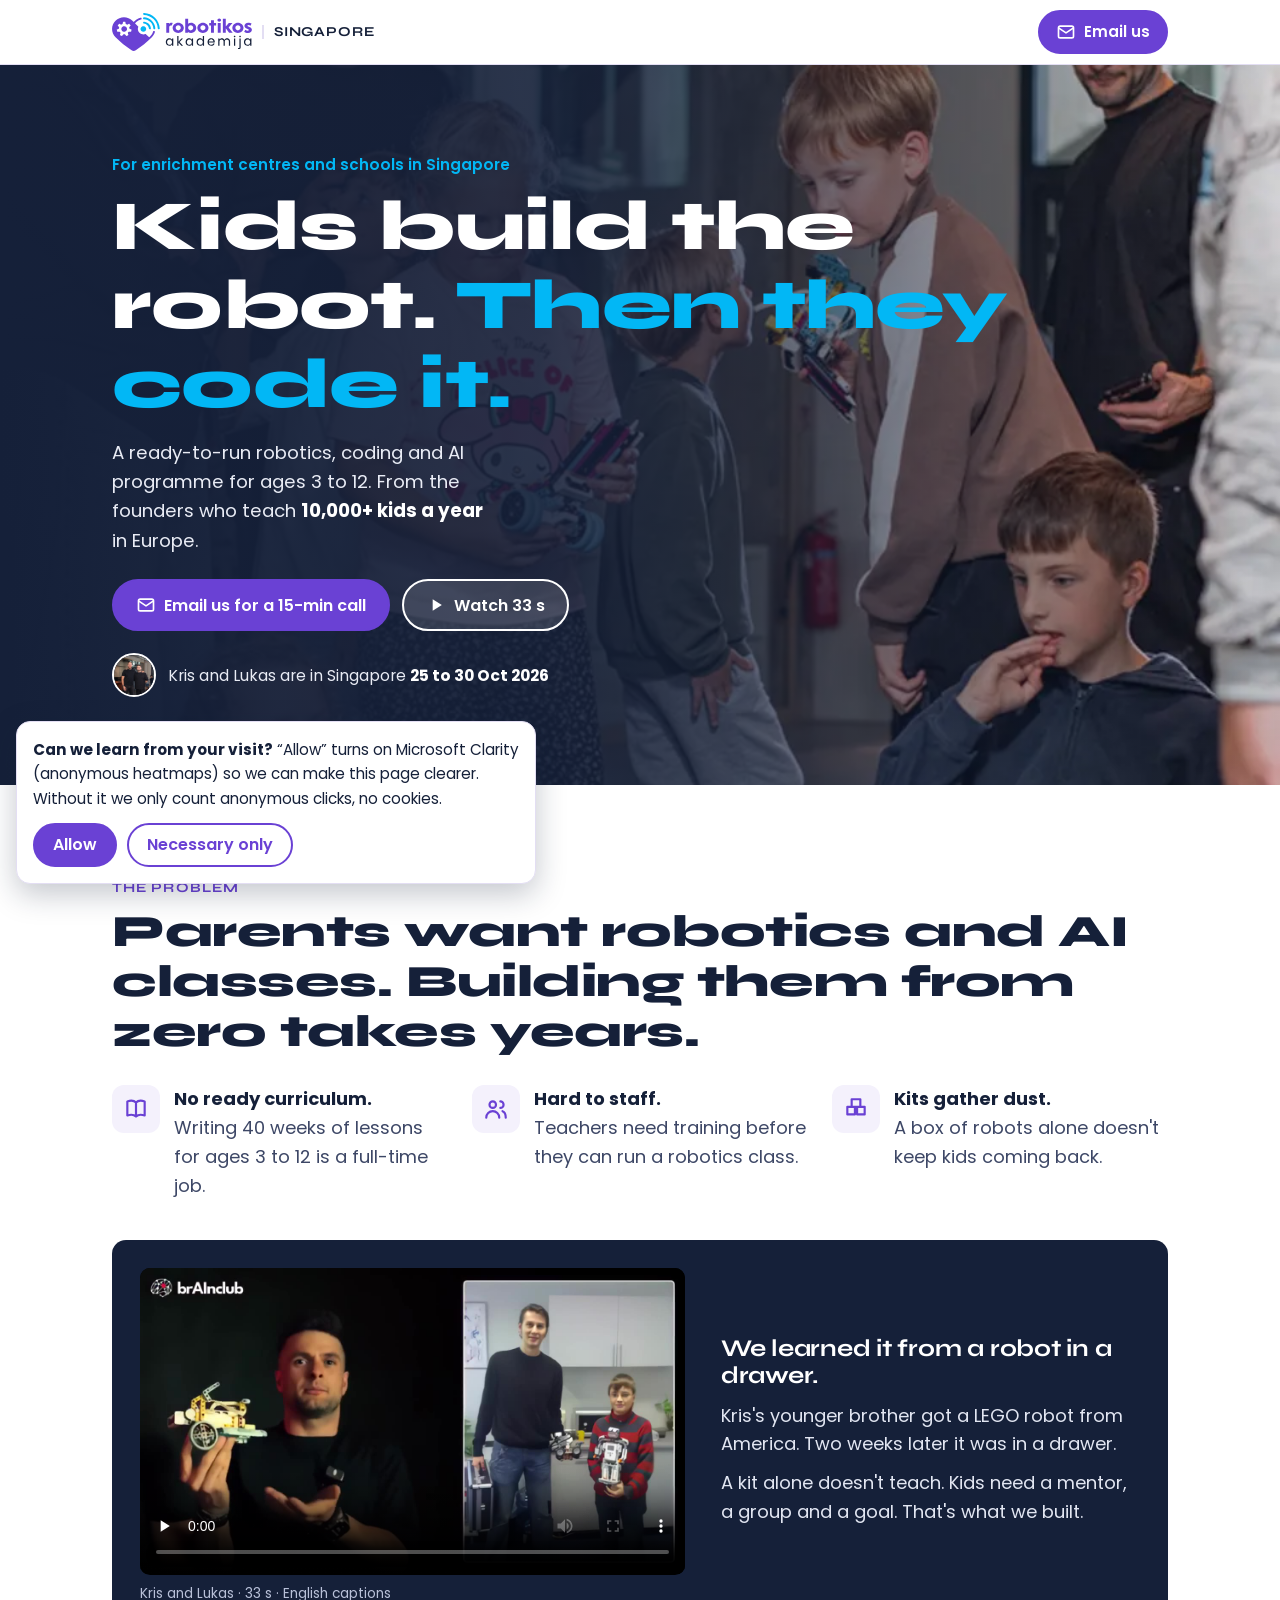
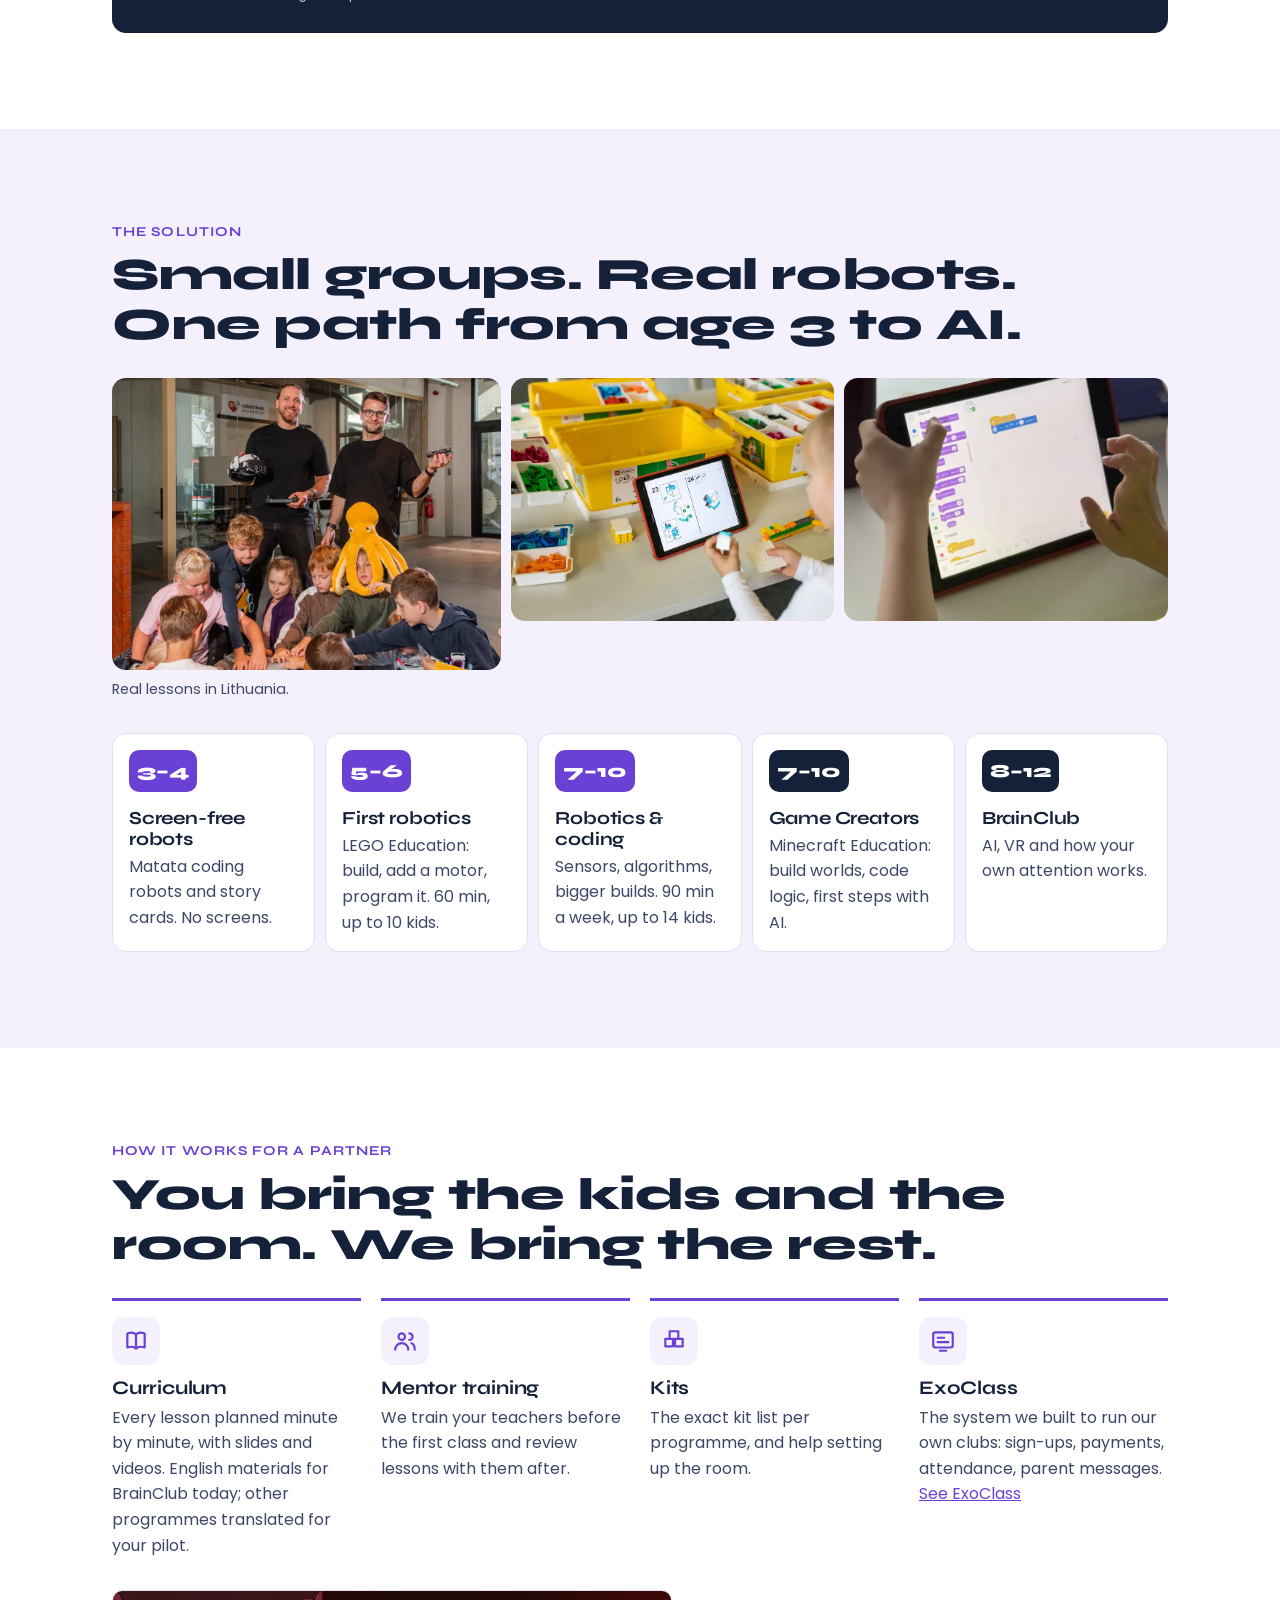
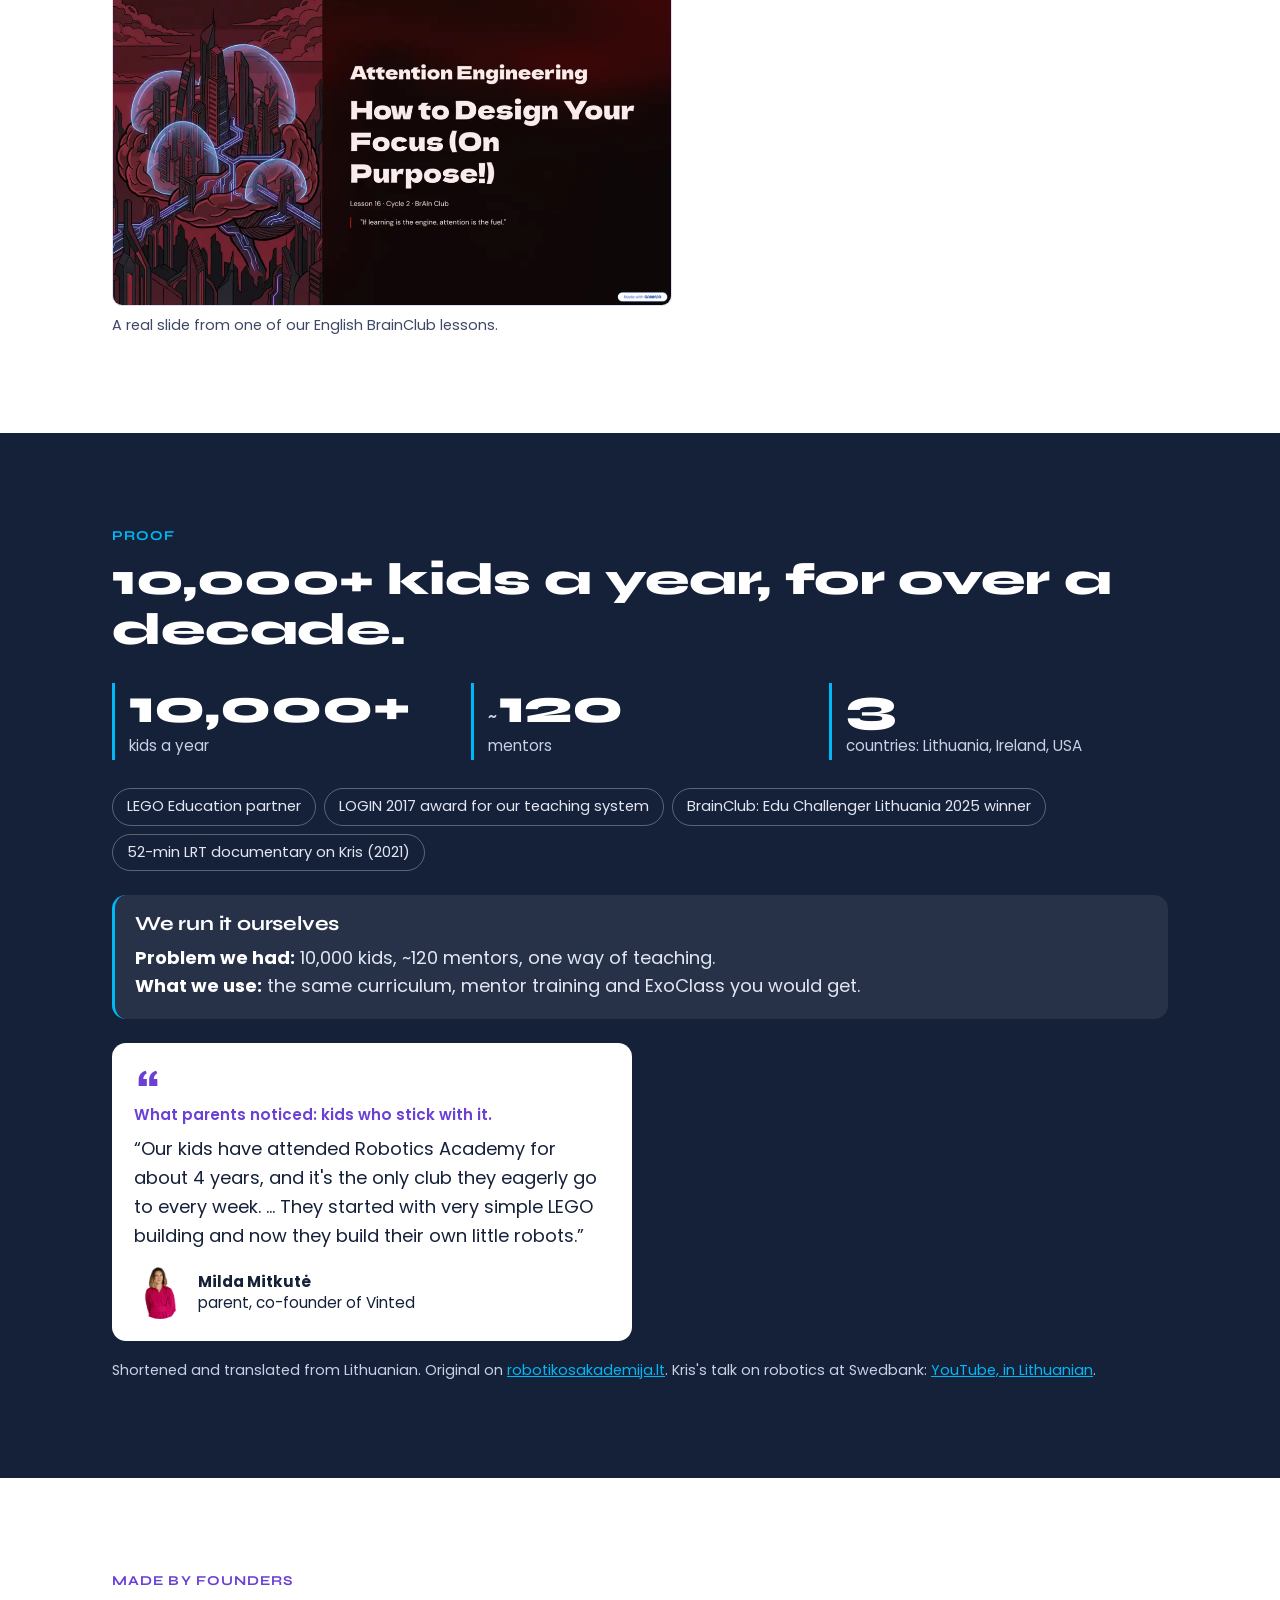
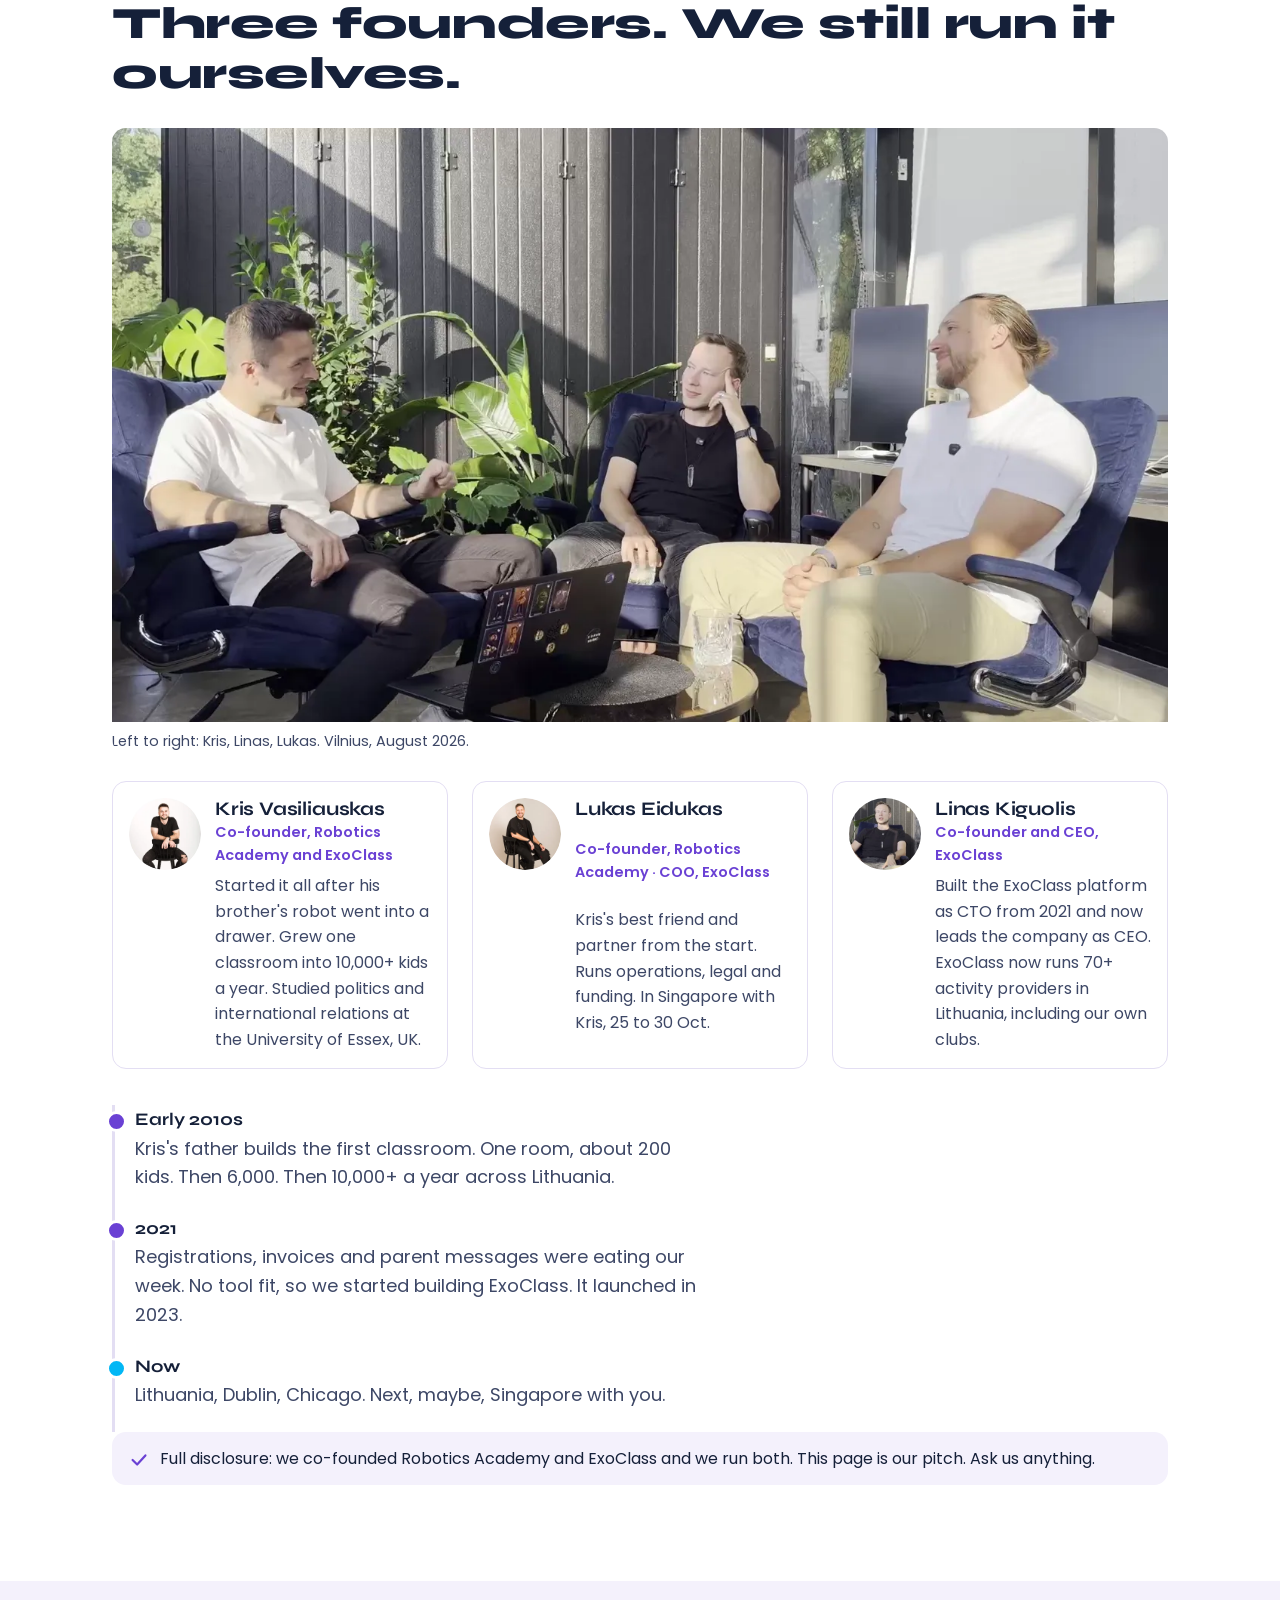
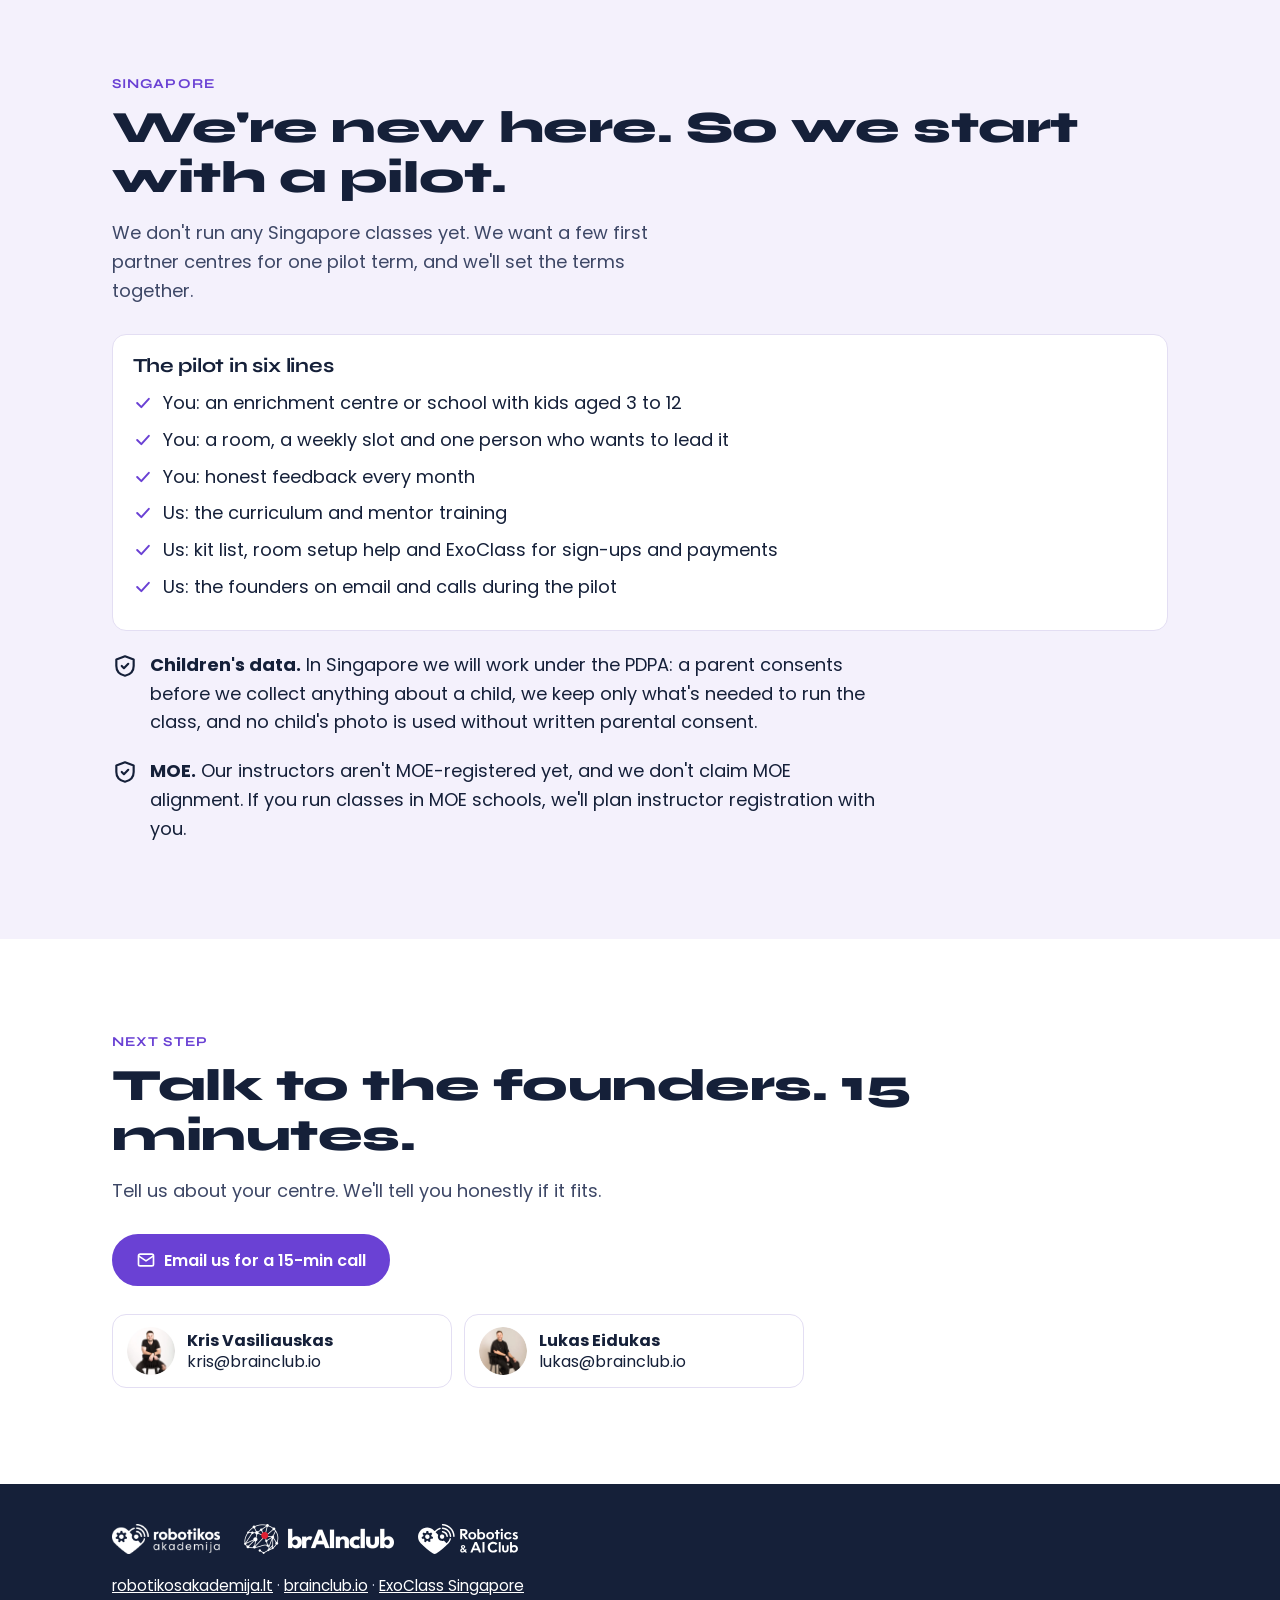
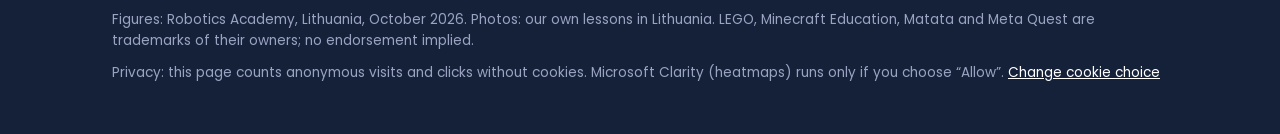
==== commit 6a961461: "Critic fixes: buyer problem, competence strip, operator card, honest email CTAs, founder depth, PDPA" ====
--- a/index.html
+++ b/index.html
@@ -32,12 +32,8 @@
   <defs>
     <symbol id="i-play" viewBox="0 0 24 24"><path d="M8 5v14l11-7z" fill="currentColor"/></symbol>
     <symbol id="i-arrow" viewBox="0 0 24 24"><path d="M5 12h14M13 6l6 6-6 6" fill="none" stroke="currentColor" stroke-width="2" stroke-linecap="round" stroke-linejoin="round"/></symbol>
-    <symbol id="i-phone" viewBox="0 0 24 24"><path d="M5 4h4l2 5-2.5 1.5a11 11 0 0 0 5 5L15 13l5 2v4a2 2 0 0 1-2 2A16 16 0 0 1 3 6a2 2 0 0 1 2-2z" fill="none" stroke="currentColor" stroke-width="2" stroke-linejoin="round"/></symbol>
     <symbol id="i-wa" viewBox="0 0 24 24"><path d="M4 20l1.3-4A8 8 0 1 1 8 18.7z" fill="none" stroke="currentColor" stroke-width="2" stroke-linejoin="round"/><path d="M9 9c0 3 3 6 6 6l1-1.5-2-1-1 1c-1-.5-2-1.5-2.5-2.5l1-1-1-2z" fill="currentColor"/></symbol>
     <symbol id="i-mail" viewBox="0 0 24 24"><rect x="3" y="5" width="18" height="14" rx="2" fill="none" stroke="currentColor" stroke-width="2"/><path d="M3 7l9 6 9-6" fill="none" stroke="currentColor" stroke-width="2" stroke-linejoin="round"/></symbol>
-    <symbol id="i-screen" viewBox="0 0 24 24"><rect x="6" y="3" width="12" height="18" rx="2" fill="none" stroke="currentColor" stroke-width="2"/><path d="M11 18h2" stroke="currentColor" stroke-width="2" stroke-linecap="round"/></symbol>
-    <symbol id="i-sheet" viewBox="0 0 24 24"><path d="M6 3h9l4 4v14H6z M9 11h7M9 15h7" fill="none" stroke="currentColor" stroke-width="2" stroke-linejoin="round" stroke-linecap="round"/></symbol>
-    <symbol id="i-spark" viewBox="0 0 24 24"><path d="M12 3v4M12 17v4M3 12h4M17 12h4M6 6l2.5 2.5M15.5 15.5L18 18M6 18l2.5-2.5M15.5 8.5L18 6" fill="none" stroke="currentColor" stroke-width="2" stroke-linecap="round"/></symbol>
     <symbol id="i-book" viewBox="0 0 24 24"><path d="M4 5c3-1 6-1 8 1 2-2 5-2 8-1v13c-3-1-6-1-8 1-2-2-5-2-8-1z M12 6v13" fill="none" stroke="currentColor" stroke-width="2" stroke-linejoin="round"/></symbol>
     <symbol id="i-people" viewBox="0 0 24 24"><circle cx="9" cy="8" r="3" fill="none" stroke="currentColor" stroke-width="2"/><path d="M3 20c0-3.5 2.7-6 6-6s6 2.5 6 6M16 5a3 3 0 0 1 0 6M18 14c2 .7 3 2.8 3 6" fill="none" stroke="currentColor" stroke-width="2" stroke-linecap="round"/></symbol>
     <symbol id="i-blocks" viewBox="0 0 24 24"><path d="M4 10h7v7H4zM13 10h7v7h-7zM8 3h8v7H8z" fill="none" stroke="currentColor" stroke-width="2" stroke-linejoin="round"/></symbol>
@@ -54,7 +50,7 @@
       <img src="assets/logos/ra.svg" alt="Robotikos Akademija (Robotics Academy)" width="130" height="36">
       <span class="brand-sg">Singapore</span>
     </a>
-    <a class="btn btn-sm js-call" href="#talk" data-cta="nav-call"><svg><use href="#i-phone"/></svg>15-min call</a>
+    <a class="btn btn-sm" href="mailto:kris@brainclub.io,lukas@brainclub.io?subject=15-min%20call%3A%20Robotics%20Academy%20Singapore&amp;body=Hi%20Kris%20and%20Lukas%2C%0A%0AI%27d%20like%20a%2015-min%20call.%0A%0ACentre%20or%20school%3A%20%0AMy%20role%3A%20%0ABest%20time%20(SGT)%3A%20" data-cta="nav-call"><svg><use href="#i-mail"/></svg>Email us</a>
   </div>
 </header>
 
@@ -70,7 +66,7 @@
     <h1 class="h1">Kids build the robot. <em>Then they code it.</em></h1>
     <p class="lead">A ready-to-run robotics, coding and AI programme for ages 3 to 12. From the founders who teach <b>10,000+ kids a year</b> in Europe.</p>
     <div class="cta-row">
-      <a class="btn js-call" href="#talk" data-cta="hero-call"><svg><use href="#i-phone"/></svg>Book a 15-min call</a>
+      <a class="btn" href="mailto:kris@brainclub.io,lukas@brainclub.io?subject=15-min%20call%3A%20Robotics%20Academy%20Singapore&amp;body=Hi%20Kris%20and%20Lukas%2C%0A%0AI%27d%20like%20a%2015-min%20call.%0A%0ACentre%20or%20school%3A%20%0AMy%20role%3A%20%0ABest%20time%20(SGT)%3A%20" data-cta="hero-call"><svg><use href="#i-mail"/></svg>Email us for a 15-min call</a>
       <a class="btn btn-wa js-wa" hidden data-cta="hero-whatsapp"><svg><use href="#i-wa"/></svg>WhatsApp</a>
       <a class="btn btn-ghost" href="#problem" data-cta="hero-watch"><svg><use href="#i-play"/></svg>Watch 33 s</a>
     </div>
@@ -82,11 +78,11 @@
 <section class="sec" id="problem">
   <div class="wrap">
     <p class="eyebrow">The problem</p>
-    <h2 class="h2">Kids use a lot of tech. Few of them get to build any.</h2>
+    <h2 class="h2">Parents want robotics and AI classes. Building them from zero takes years.</h2>
     <ul class="pains">
-      <li><span class="ic"><svg><use href="#i-screen"/></svg></span><p><b>Screens are for watching.</b> Most screen time is scrolling and games someone else made.</p></li>
-      <li><span class="ic"><svg><use href="#i-sheet"/></svg></span><p><b>Too much enrichment is more worksheets.</b> Sitting still after a long school day.</p></li>
-      <li><span class="ic"><svg><use href="#i-spark"/></svg></span><p><b>AI changes the job market they'll grow into.</b> They'll need to build, test and question tech.</p></li>
+      <li><span class="ic"><svg><use href="#i-book"/></svg></span><p><b>No ready curriculum.</b> Writing 40 weeks of lessons for ages 3 to 12 is a full-time job.</p></li>
+      <li><span class="ic"><svg><use href="#i-people"/></svg></span><p><b>Hard to staff.</b> Teachers need training before they can run a robotics class.</p></li>
+      <li><span class="ic"><svg><use href="#i-blocks"/></svg></span><p><b>Kits gather dust.</b> A box of robots alone doesn't keep kids coming back.</p></li>
     </ul>
 
     <div class="story">
@@ -134,56 +130,49 @@
     <p class="eyebrow">How it works for a partner</p>
     <h2 class="h2">You bring the kids and the room. We bring the rest.</h2>
     <ul class="kit">
-      <li><span class="ic"><svg><use href="#i-book"/></svg></span><h3>Curriculum</h3><p>Every lesson planned minute by minute, with slides and videos, in English.</p></li>
+      <li><span class="ic"><svg><use href="#i-book"/></svg></span><h3>Curriculum</h3><p>Every lesson planned minute by minute, with slides and videos. English materials for BrainClub today; other programmes translated for your pilot.</p></li>
       <li><span class="ic"><svg><use href="#i-people"/></svg></span><h3>Mentor training</h3><p>We train your teachers before the first class and review lessons with them after.</p></li>
       <li><span class="ic"><svg><use href="#i-blocks"/></svg></span><h3>Kits</h3><p>The exact kit list per programme, and help setting up the room.</p></li>
       <li><span class="ic"><svg><use href="#i-app"/></svg></span><h3>ExoClass</h3><p>The system we built to run our own clubs: sign-ups, payments, attendance, parent messages. <a href="https://krisvas333.github.io/exoclass-singapore/?src=ra-sg" target="_blank" rel="noopener" data-cta="exoclass-sg">See ExoClass</a></p></li>
     </ul>
 
-    <p class="slides-t">Real slides from one of our English lessons</p>
-    <div class="slides" tabindex="0" aria-label="Lesson slides, scroll sideways">
-      <img loading="lazy" src="assets/img/bc-l16-s1.webp" alt="Slide: Attention Engineering, how to design your focus" width="1100" height="619">
-      <img loading="lazy" src="assets/img/bc-l16-s3.webp" alt="Slide: Attention is not willpower" width="1100" height="619">
-      <img loading="lazy" src="assets/img/bc-l16-s11.webp" alt="Slide: VR Distraction Lab activity" width="1100" height="653">
-      <img loading="lazy" src="assets/img/bc-l16-s18.webp" alt="Slide: Designing a focus environment" width="1100" height="619">
-    </div>
-
-    <div class="cta-band">
-      <p><b>Want to see a full lesson plan?</b> We'll walk you through one in 15 minutes.</p>
-      <div class="cta-row">
-        <a class="btn js-call" href="#talk" data-cta="mid-call"><svg><use href="#i-phone"/></svg>Book a 15-min call</a>
-        <a class="btn btn-wa js-wa" hidden data-cta="mid-whatsapp"><svg><use href="#i-wa"/></svg>WhatsApp</a>
-      </div>
-    </div>
-  </div>
+    <figure class="slide1">
+      <img loading="lazy" src="assets/img/bc-l16-s1.webp" alt="Slide from a BrainClub lesson: Attention Engineering, how to design your focus" width="1100" height="619">
+      <figcaption>A real slide from one of our English BrainClub lessons.</figcaption>
+    </figure>
 </section>
 
 <!-- 5 · PROOF -->
 <section class="sec sec-navy" id="proof">
   <div class="wrap">
     <p class="eyebrow eyebrow-light">Proof</p>
-    <h2 class="h2">It works at scale, and kids stay.</h2>
+    <h2 class="h2">10,000+ kids a year, for over a decade.</h2>
     <div class="stats">
       <div><b>10,000+</b><span>kids a year</span></div>
       <div><b><span class="approx">~</span>120</b><span>mentors</span></div>
       <div><b>3</b><span>countries: Lithuania, Ireland, USA</span></div>
     </div>
+    <ul class="creds">
+      <li>LEGO Education partner</li>
+      <li>LOGIN 2017 award for our teaching system</li>
+      <li>BrainClub: Edu Challenger Lithuania 2025 winner</li>
+      <li>52-min LRT documentary on Kris (2021)</li>
+    </ul>
+    <div class="operator">
+      <h3>We run it ourselves</h3>
+      <p><b>Problem we had:</b> 10,000 kids, ~120 mentors, one way of teaching.</p>
+      <p><b>What we use:</b> the same curriculum, mentor training and ExoClass you would get.</p>
+    </div>
 
     <div class="quotes">
       <blockquote class="quote">
         <svg class="qmark"><use href="#i-quote"/></svg>
-        <p class="prob">Problem solved: kids who quit clubs after a few months.</p>
+        <p class="prob">What parents noticed: kids who stick with it.</p>
         <p>“Our kids have attended Robotics Academy for about 4 years, and it's the only club they eagerly go to every week. … They started with very simple LEGO building and now they build their own little robots.”</p>
         <footer><img loading="lazy" src="assets/img/quote-milda.webp" alt="" width="56" height="56"><span><b>Milda Mitkutė</b><br>parent, co-founder of Vinted</span></footer>
       </blockquote>
-      <blockquote class="quote">
-        <svg class="qmark"><use href="#i-quote"/></svg>
-        <p class="prob">Problem solved: kids who memorise instead of figuring things out.</p>
-        <p>“A place where kids make the rules themselves … and knowledge comes through examples. I believe a generation of professional problem solvers is growing here.”</p>
-        <footer><img loading="lazy" src="assets/img/quote-indre.webp" alt="" width="56" height="56"><span><b>Indrė Kavaliauskaitė</b><br>TV host, Lithuania</span></footer>
-      </blockquote>
-    </div>
-    <p class="note">Shortened and translated from Lithuanian. Originals on <a href="https://robotikosakademija.lt" target="_blank" rel="noopener" data-cta="ra-site">robotikosakademija.lt</a>. Kris's talk on robotics at Swedbank: <a href="https://www.youtube.com/watch?v=sN1mabXGkD4" target="_blank" rel="noopener" data-cta="swedbank-talk">YouTube, in Lithuanian</a>.</p>
+    </div>
+    <p class="note">Shortened and translated from Lithuanian. Original on <a href="https://robotikosakademija.lt" target="_blank" rel="noopener" data-cta="ra-site">robotikosakademija.lt</a>. Kris's talk on robotics at Swedbank: <a href="https://www.youtube.com/watch?v=sN1mabXGkD4" target="_blank" rel="noopener" data-cta="swedbank-talk">YouTube, in Lithuanian</a>.</p>
   </div>
 </section>
 
@@ -202,26 +191,24 @@
         <img loading="lazy" src="assets/img/kris.webp" alt="Kris Vasiliauskas" width="400" height="400">
         <h3>Kris Vasiliauskas</h3>
         <p class="role">Co-founder, Robotics Academy and ExoClass</p>
-        <p>Started it all after his brother's robot went into a drawer. Grew one classroom into 10,000+ kids a year.</p>
+        <p>Started it all after his brother's robot went into a drawer. Grew one classroom into 10,000+ kids a year. Studied politics and international relations at the University of Essex, UK.</p>
       </article>
       <article class="person">
         <img loading="lazy" src="assets/img/lukas.webp" alt="Lukas Eidukas" width="400" height="400">
         <h3>Lukas Eidukas</h3>
         <p class="role">Co-founder, Robotics Academy · COO, ExoClass</p>
-        <p>Kris's best friend and partner from the start. Runs operations, legal and funding.</p>
+        <p>Kris's best friend and partner from the start. Runs operations, legal and funding. In Singapore with Kris, 25 to 30 Oct.</p>
       </article>
       <article class="person">
         <img loading="lazy" src="assets/img/linas.webp" alt="Linas Kiguolis" width="400" height="400">
         <h3>Linas Kiguolis</h3>
         <p class="role">Co-founder and CEO, ExoClass</p>
-        <p>Built the ExoClass platform as CTO from 2021. It runs our clubs and 70+ other activity providers in Lithuania.</p>
+        <p>Built the ExoClass platform as CTO from 2021 and now leads the company as CEO. ExoClass now runs 70+ activity providers in Lithuania, including our own clubs.</p>
       </article>
     </div>
 
     <ol class="timeline">
-      <li><b>Early 2010s</b><p>A LEGO robot comes home from the US. Kris's father builds the first classroom.</p>
-        <img loading="lazy" src="assets/img/club2013-3520.webp" alt="One of the first clubs: a boy with the LEGO robot he built" width="640" height="478"></li>
-      <li><b>Growth</b><p>One room, about 200 kids. Then 6,000. Then 10,000+ a year, in schools and kindergartens across Lithuania.</p></li>
+      <li><b>Early 2010s</b><p>Kris's father builds the first classroom. One room, about 200 kids. Then 6,000. Then 10,000+ a year across Lithuania.</p></li>
       <li><b>2021</b><p>Registrations, invoices and parent messages were eating our week. No tool fit, so we started building ExoClass. It launched in 2023.</p></li>
       <li><b>Now</b><p>Lithuania, Dublin, Chicago. Next, maybe, Singapore with you.</p></li>
     </ol>
@@ -235,27 +222,18 @@
     <p class="eyebrow">Singapore</p>
     <h2 class="h2">We're new here. So we start with a pilot.</h2>
     <p class="sub">We don't run any Singapore classes yet. We want a few first partner centres for one pilot term, and we'll set the terms together.</p>
-    <div class="two">
-      <div class="box">
-        <h3>We're looking for</h3>
-        <ul class="ticks">
-          <li><svg><use href="#i-check"/></svg>An enrichment centre or school with kids aged 3 to 12</li>
-          <li><svg><use href="#i-check"/></svg>A room and a weekly time slot</li>
-          <li><svg><use href="#i-check"/></svg>One person on your team who wants to lead it</li>
-          <li><svg><use href="#i-check"/></svg>Honest feedback every month</li>
-        </ul>
-      </div>
-      <div class="box">
-        <h3>You get</h3>
-        <ul class="ticks">
-          <li><svg><use href="#i-check"/></svg>The English curriculum and mentor training</li>
-          <li><svg><use href="#i-check"/></svg>Kit list and room setup help</li>
-          <li><svg><use href="#i-check"/></svg>ExoClass set up for your sign-ups and payments</li>
-          <li><svg><use href="#i-check"/></svg>The founders on WhatsApp during the pilot</li>
-        </ul>
-      </div>
-    </div>
-    <p class="trust"><svg><use href="#i-shield"/></svg><span><b>Children's data.</b> In Singapore we work under the PDPA: a parent consents before we collect anything about a child, we keep only what's needed to run the class, and no child's photo is used without written parental consent.</span></p>
+    <div class="box">
+      <h3>The pilot in six lines</h3>
+      <ul class="ticks">
+        <li><svg><use href="#i-check"/></svg>You: an enrichment centre or school with kids aged 3 to 12</li>
+        <li><svg><use href="#i-check"/></svg>You: a room, a weekly slot and one person who wants to lead it</li>
+        <li><svg><use href="#i-check"/></svg>You: honest feedback every month</li>
+        <li><svg><use href="#i-check"/></svg>Us: the curriculum and mentor training</li>
+        <li><svg><use href="#i-check"/></svg>Us: kit list, room setup help and ExoClass for sign-ups and payments</li>
+        <li><svg><use href="#i-check"/></svg>Us: the founders on email and calls during the pilot</li>
+      </ul>
+    </div>
+    <p class="trust"><svg><use href="#i-shield"/></svg><span><b>Children's data.</b> In Singapore we will work under the PDPA: a parent consents before we collect anything about a child, we keep only what's needed to run the class, and no child's photo is used without written parental consent.</span></p>
     <p class="trust"><svg><use href="#i-shield"/></svg><span><b>MOE.</b> Our instructors aren't MOE-registered yet, and we don't claim MOE alignment. If you run classes in MOE schools, we'll plan instructor registration with you.</span></p>
   </div>
 </section>
@@ -267,7 +245,7 @@
     <h2 class="h2">Talk to the founders. 15 minutes.</h2>
     <p class="sub">Tell us about your centre. We'll tell you honestly if it fits.</p>
     <div class="cta-row">
-      <a class="btn" href="mailto:kris@brainclub.io,lukas@brainclub.io?subject=15-min%20call%3A%20Robotics%20Academy%20Singapore&amp;body=Hi%20Kris%20and%20Lukas%2C%0A%0AI%27d%20like%20a%2015-min%20call.%0A%0ACentre%20or%20school%3A%20%0AMy%20role%3A%20%0ABest%20time%20(SGT)%3A%20" data-cta="end-call"><svg><use href="#i-phone"/></svg>Book a 15-min call</a>
+      <a class="btn" href="mailto:kris@brainclub.io,lukas@brainclub.io?subject=15-min%20call%3A%20Robotics%20Academy%20Singapore&amp;body=Hi%20Kris%20and%20Lukas%2C%0A%0AI%27d%20like%20a%2015-min%20call.%0A%0ACentre%20or%20school%3A%20%0AMy%20role%3A%20%0ABest%20time%20(SGT)%3A%20" data-cta="end-call"><svg><use href="#i-mail"/></svg>Email us for a 15-min call</a>
       <a class="btn btn-wa js-wa" hidden data-cta="end-whatsapp"><svg><use href="#i-wa"/></svg>WhatsApp</a>
     </div>
     <div class="contacts">
@@ -292,7 +270,7 @@
   </div>
 </footer>
 
-<a class="sticky js-call" href="#talk" data-cta="sticky-call"><svg><use href="#i-phone"/></svg>Book a 15-min call</a>
+<a class="sticky" href="mailto:kris@brainclub.io,lukas@brainclub.io?subject=15-min%20call%3A%20Robotics%20Academy%20Singapore&amp;body=Hi%20Kris%20and%20Lukas%2C%0A%0AI%27d%20like%20a%2015-min%20call.%0A%0ACentre%20or%20school%3A%20%0AMy%20role%3A%20%0ABest%20time%20(SGT)%3A%20" data-cta="sticky-call"><svg><use href="#i-mail"/></svg>Email us for a 15-min call</a>
 
 <script src="js/main.js" defer></script>
 </body>
--- a/css/style.css
+++ b/css/style.css
@@ -112,12 +112,6 @@
 .kit li{border-top:3px solid var(--purple);padding-top:16px}
 .kit h3{font-size:1.2rem;margin:12px 0 6px}
 .kit p{color:var(--ink-2);font-size:1rem}
-.slides-t{font-weight:600;margin:40px 0 12px}
-.slides{display:flex;gap:12px;overflow-x:auto;scroll-snap-type:x mandatory;padding-bottom:8px}
-.slides img{flex:0 0 78%;max-width:420px;border-radius:10px;border:1px solid var(--line);scroll-snap-align:start;object-fit:cover;aspect-ratio:16/9}
-@media (min-width:900px){.slides img{flex-basis:24%}}
-.cta-band{margin-top:40px;background:var(--tint);border-radius:var(--r);padding:20px;display:grid;gap:16px}
-@media (min-width:900px){.cta-band{grid-template-columns:1fr auto;align-items:center;padding:24px 28px}}
 
 /* proof */
 .stats{display:grid;grid-template-columns:1fr 1fr;gap:20px;margin-bottom:40px}
@@ -159,8 +153,6 @@
 .disclose svg{width:22px;height:22px;color:var(--purple);flex:none;margin-top:3px}
 
 /* singapore */
-.two{display:grid;gap:16px}
-@media (min-width:900px){.two{grid-template-columns:1fr 1fr;gap:24px}}
 .box{background:#fff;border-radius:var(--r);padding:20px;border:1px solid var(--line)}
 .box h3{font-size:1.25rem;margin-bottom:12px}
 .ticks li{display:flex;gap:10px;align-items:flex-start;margin-bottom:8px}
@@ -204,3 +196,68 @@
 .js .rv.is-in{opacity:1;transform:none}
 @media (prefers-reduced-motion:reduce){.js .rv{opacity:1;transform:none;transition:none}}
 .approx{font-family:var(--fb);font-weight:600;margin-right:2px}
+.slide1{margin-top:32px;max-width:560px}
+.slide1 img{border-radius:10px;border:1px solid var(--line)}
+.slide1 figcaption{font-size:.9rem;color:var(--ink-2);margin-top:8px}
+.creds{display:flex;flex-wrap:wrap;gap:8px;margin:-12px 0 24px}
+.creds li{border:1px solid rgba(255,255,255,.3);border-radius:999px;padding:6px 14px;font-size:.92rem;color:#E2E6F2}
+.operator{background:rgba(255,255,255,.08);border-left:3px solid var(--cyan);border-radius:var(--r);padding:18px 20px;margin-bottom:24px}
+.operator h3{font-size:1.25rem;margin-bottom:8px}
+.operator p{color:#E2E6F2}
+.operator b{color:#fff}
+
+/* compact phone layout (critic: fewer screens) */
+@media (max-width:719px){
+  .sec{padding:44px 0}
+  .h2{font-size:1.65rem;margin-bottom:18px}
+  .sub{margin:-6px 0 18px}
+  .hero-media{aspect-ratio:16/10}
+  .hero-in{padding-bottom:28px}
+  .lead{margin-bottom:18px}
+  .here{margin-top:16px}
+  .pains{gap:12px;margin-bottom:24px}
+  .pains p{font-size:1rem}
+  .ic{width:40px;height:40px}.ic svg{width:22px;height:22px}
+  .story{padding:12px;gap:14px}
+  .story-t h3{font-size:1.25rem;margin-bottom:6px}
+  .story-t p{font-size:1rem;margin-bottom:6px}
+  .photos{grid-template-columns:repeat(3,1fr);grid-template-rows:auto}
+  .photos figure,.photos figure:first-child,.photos figure:not(:first-child){grid-row:auto;aspect-ratio:1/1}
+  .ladder{margin-top:18px;gap:8px}
+  .ladder li{padding:10px 12px;gap:12px;align-items:center}
+  .ladder .age{min-width:52px;font-size:1rem;padding:8px 6px}
+  .ladder h3{font-size:1.02rem;margin-bottom:0}
+  .ladder p{font-size:.92rem;line-height:1.45}
+  .kit{grid-template-columns:1fr 1fr;gap:14px}
+  .kit li{padding-top:10px}
+  .kit h3{font-size:1.02rem;margin:8px 0 4px}
+  .kit p{font-size:.9rem;line-height:1.45}
+  .slide1{margin-top:20px}
+  .stats{grid-template-columns:repeat(3,1fr);gap:10px;margin-bottom:22px}
+  .stats div{padding-left:8px}
+  .stats div:last-child{grid-column:auto}
+  .stats b{font-size:1.6rem}
+  .stats span{font-size:.78rem;display:block;line-height:1.3}
+  .creds{margin:0 0 18px;gap:6px}
+  .creds li{font-size:.82rem;padding:4px 10px}
+  .operator{padding:14px 16px;margin-bottom:18px}
+  .operator p{font-size:1rem}
+  .quote{padding:16px}
+  .quote p{font-size:1rem}
+  .quote footer{margin-top:10px}
+  .trio{margin-bottom:16px}
+  .people{gap:10px}
+  .person{grid-template-columns:52px 1fr;padding:12px}
+  .person img{width:52px;height:52px}
+  .person p:last-child{font-size:.92rem;line-height:1.45}
+  .timeline{margin-top:22px}
+  .timeline li{padding-bottom:12px}
+  .timeline p{font-size:.95rem}
+  .disclose{font-size:.92rem}
+  .box{padding:16px}
+  .ticks li{font-size:1rem;margin-bottom:6px}
+  .trust{font-size:.92rem;margin-top:14px}
+  .talk .cta-row{margin-bottom:18px}
+  .foot{padding:28px 0 96px}
+}
+.stats b{white-space:nowrap}
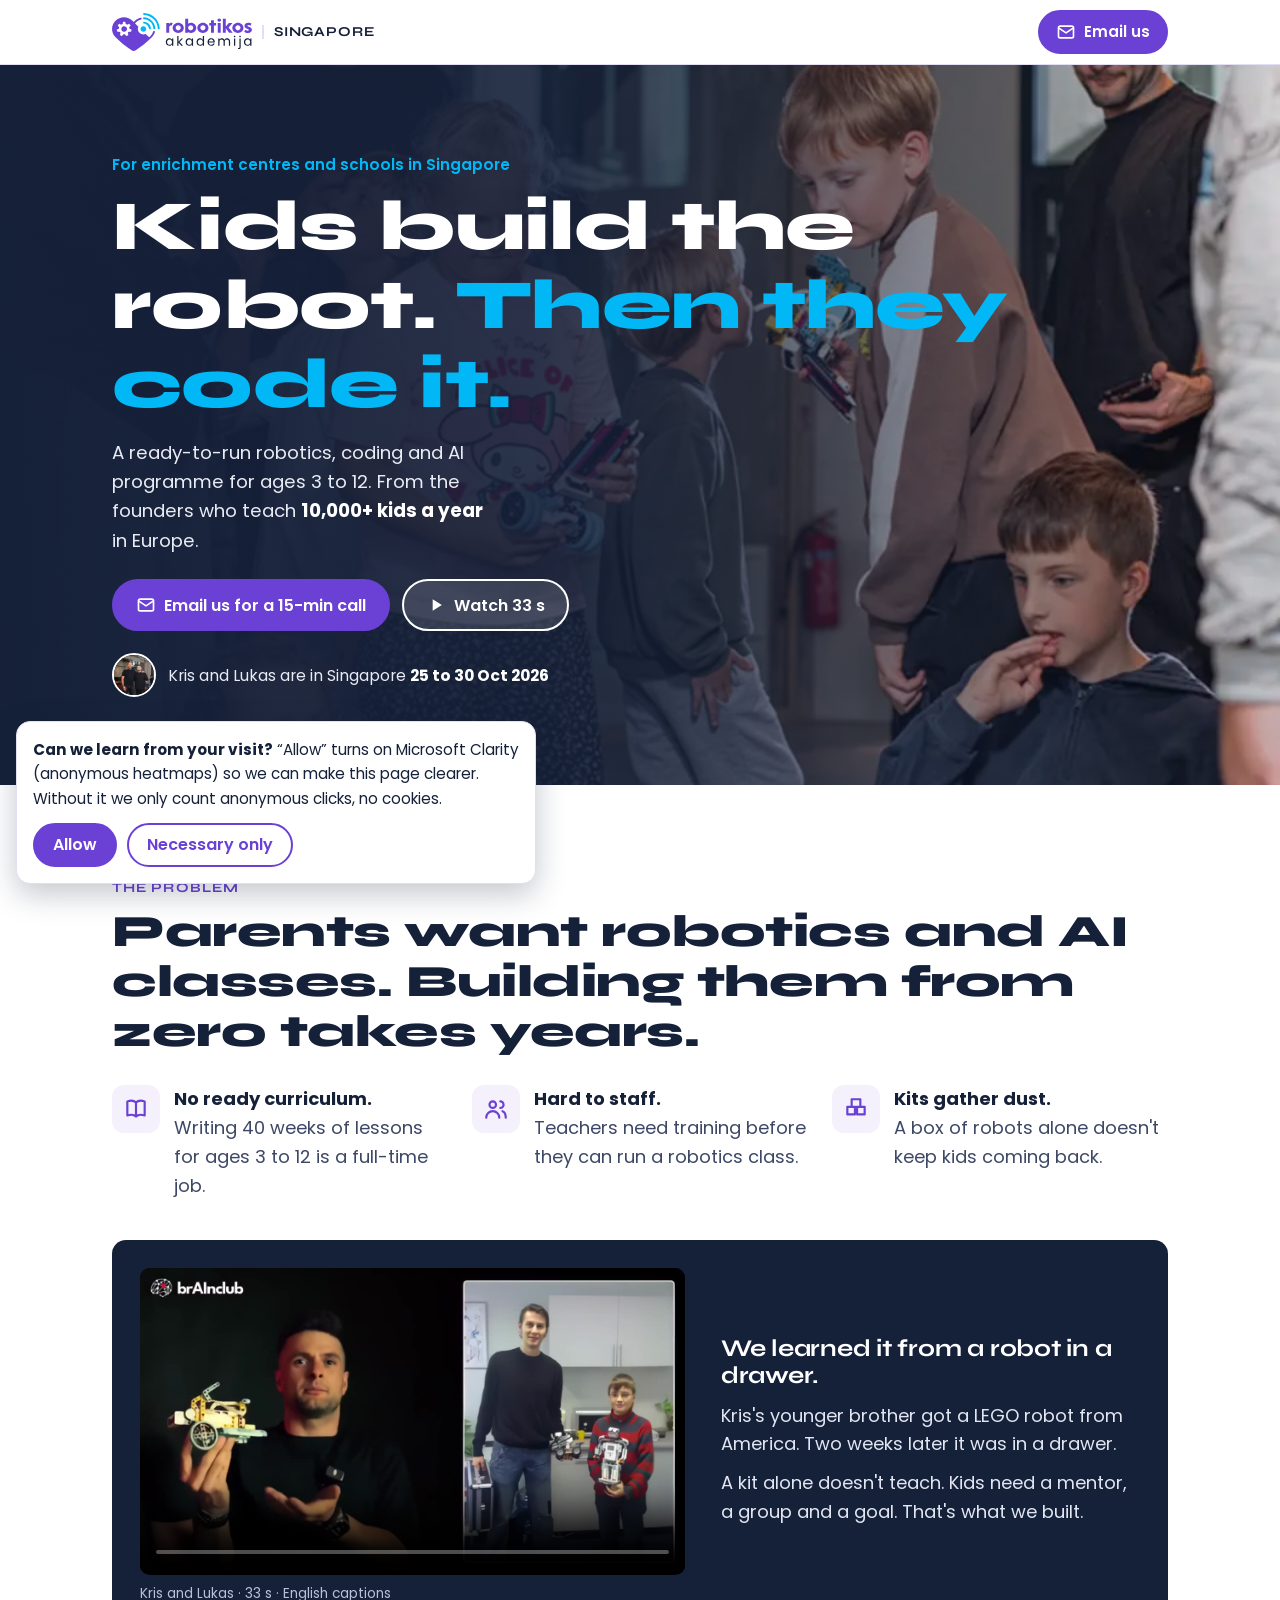
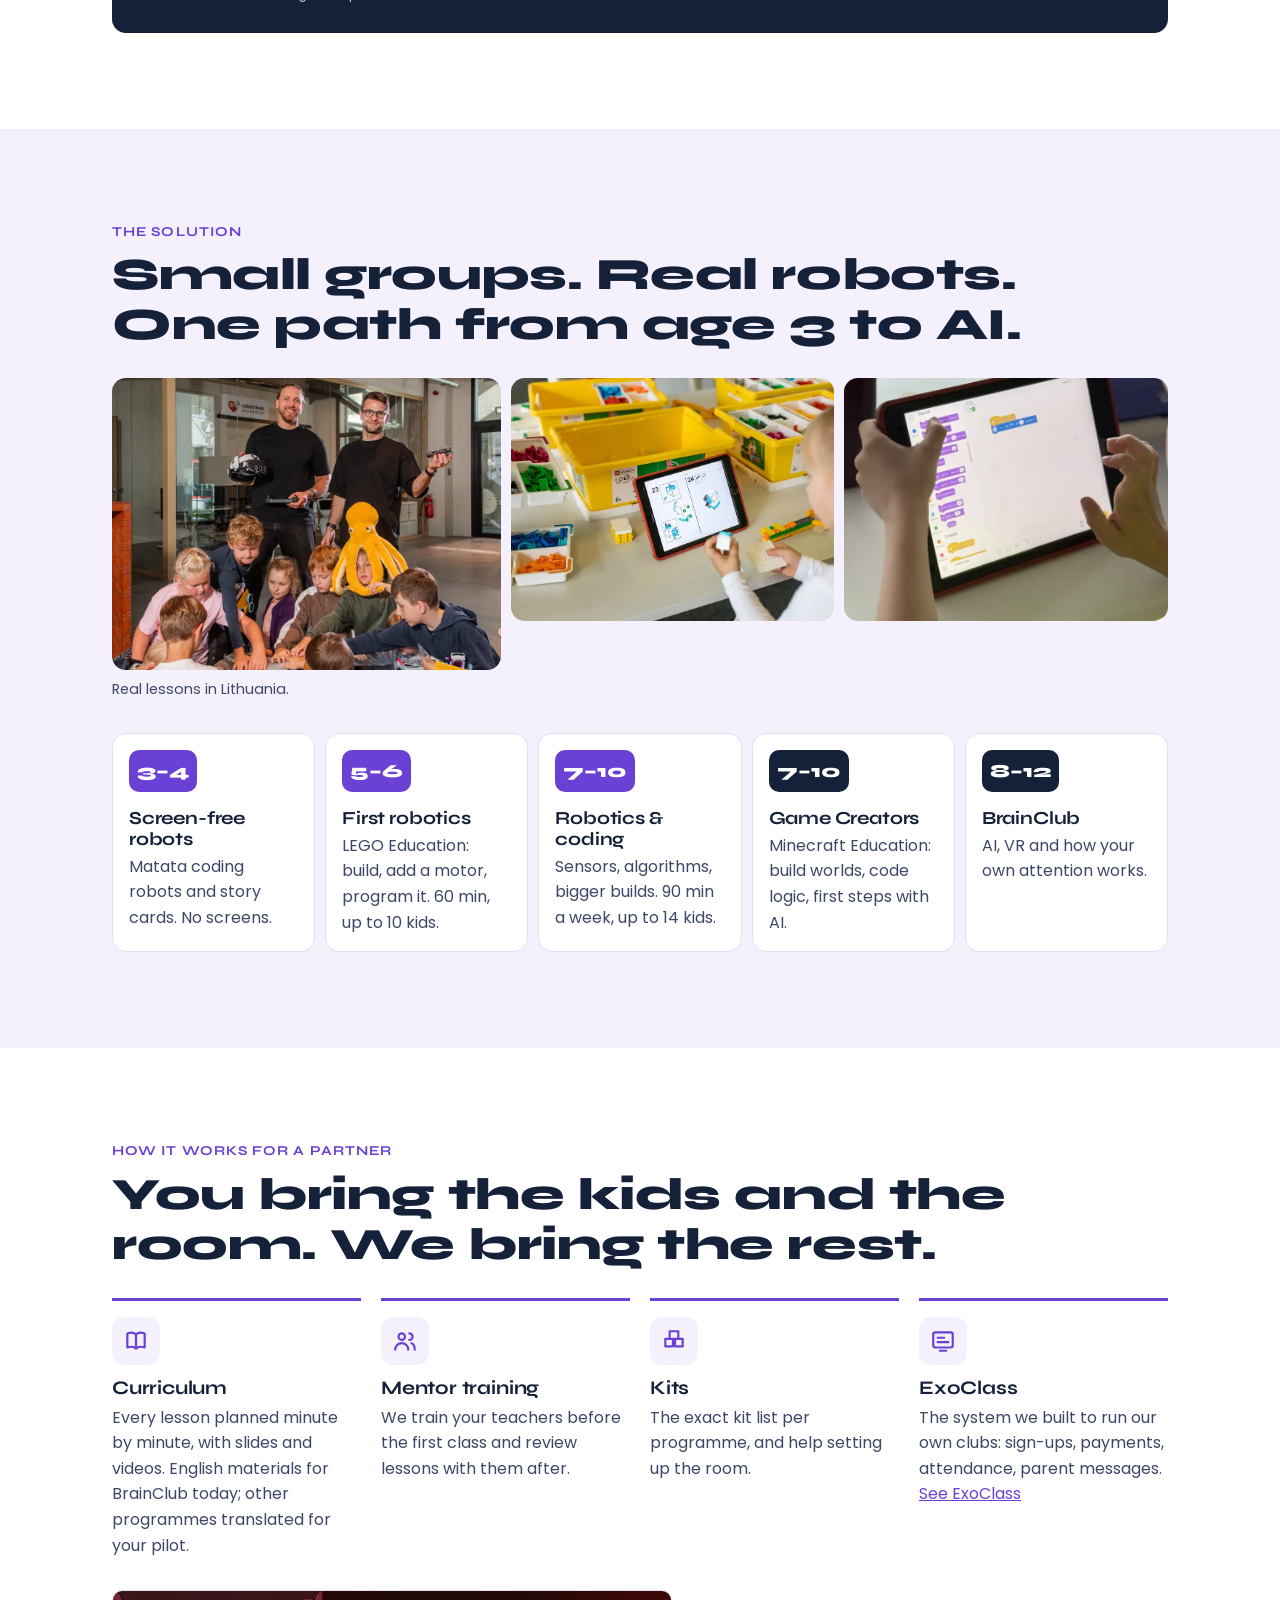
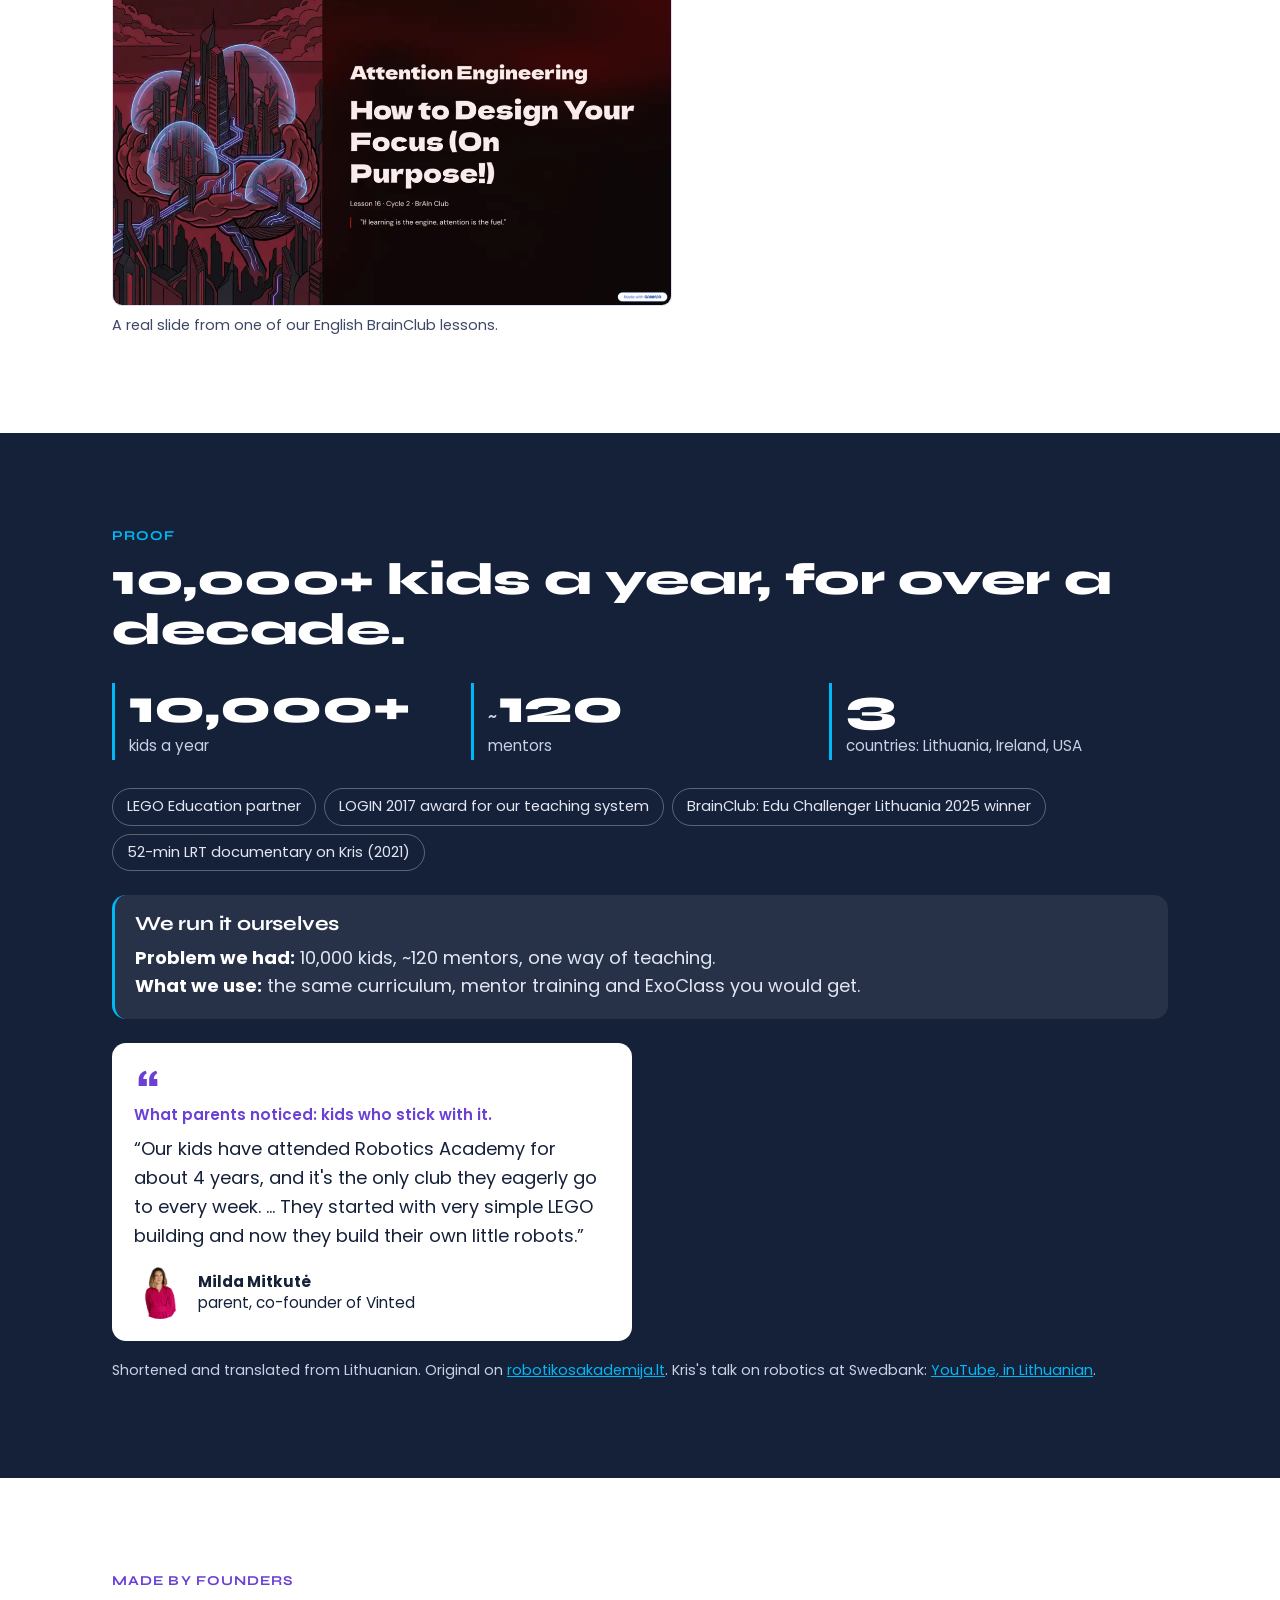
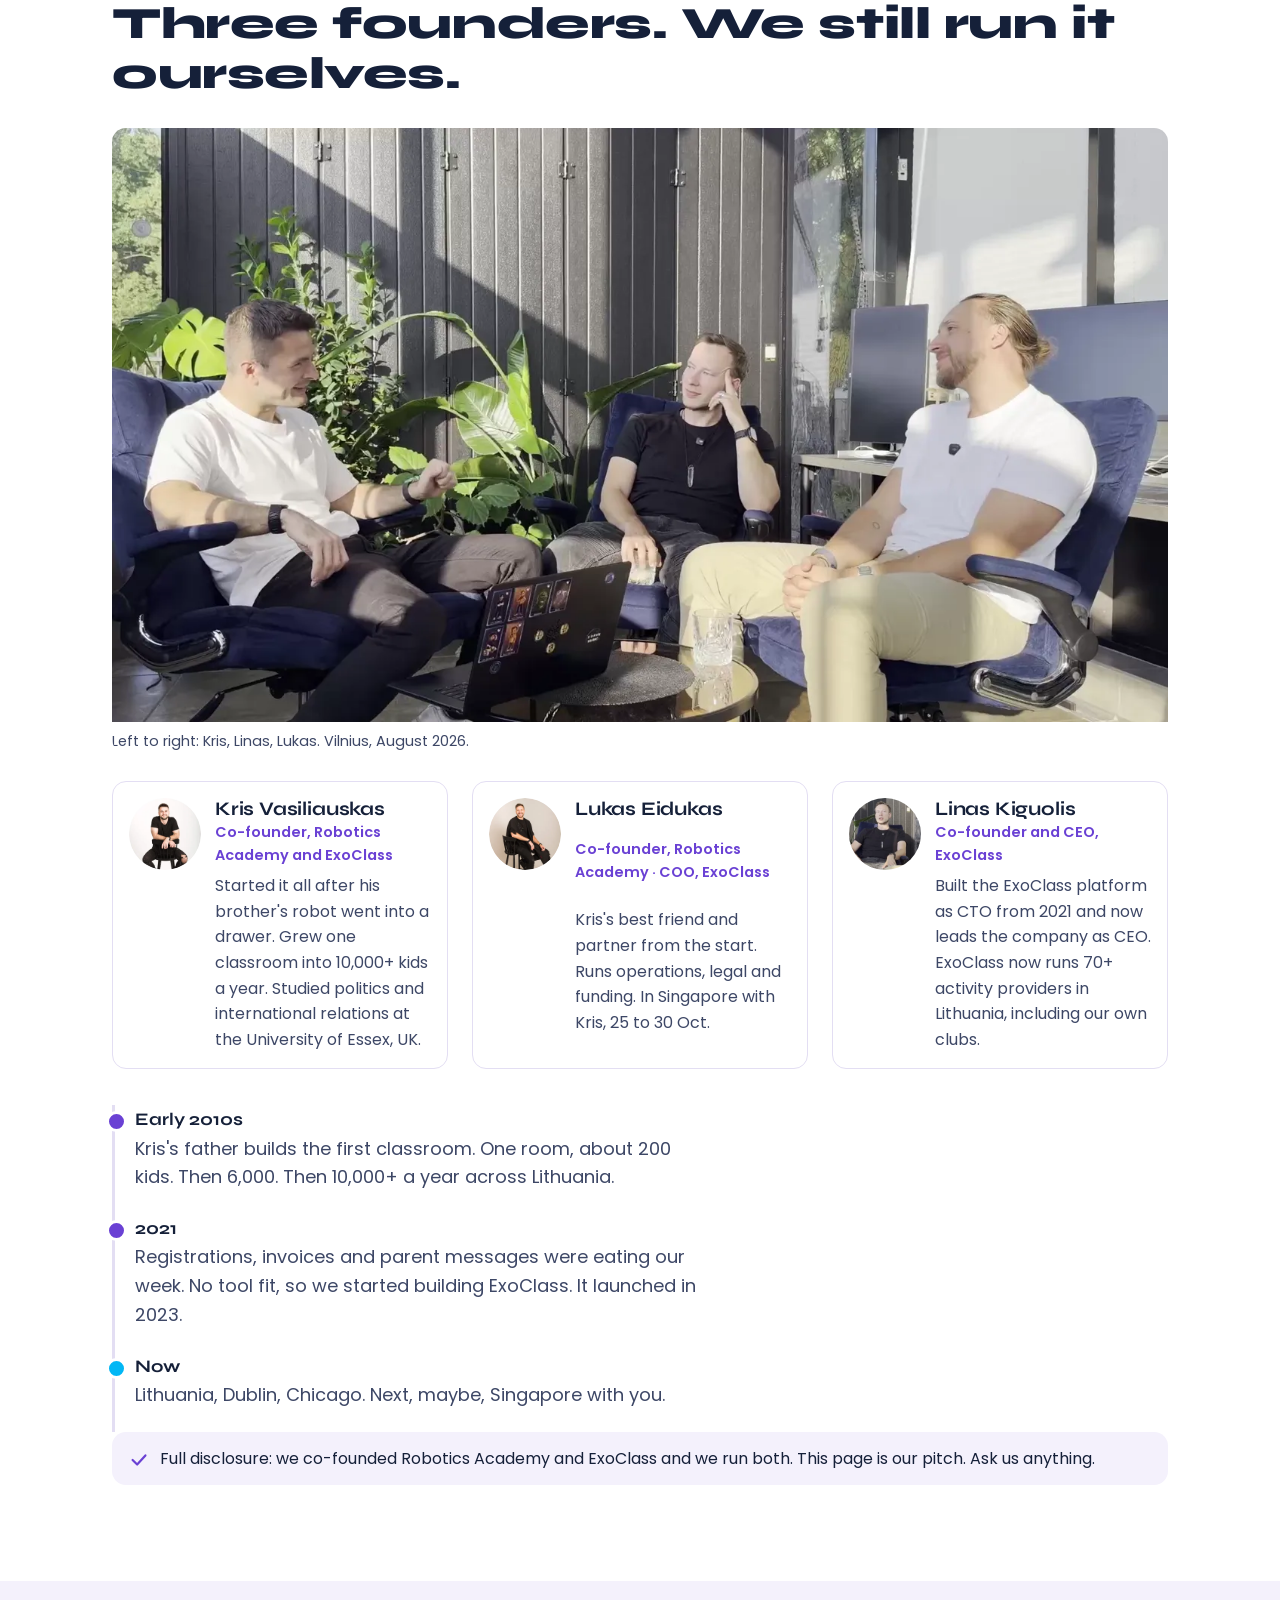
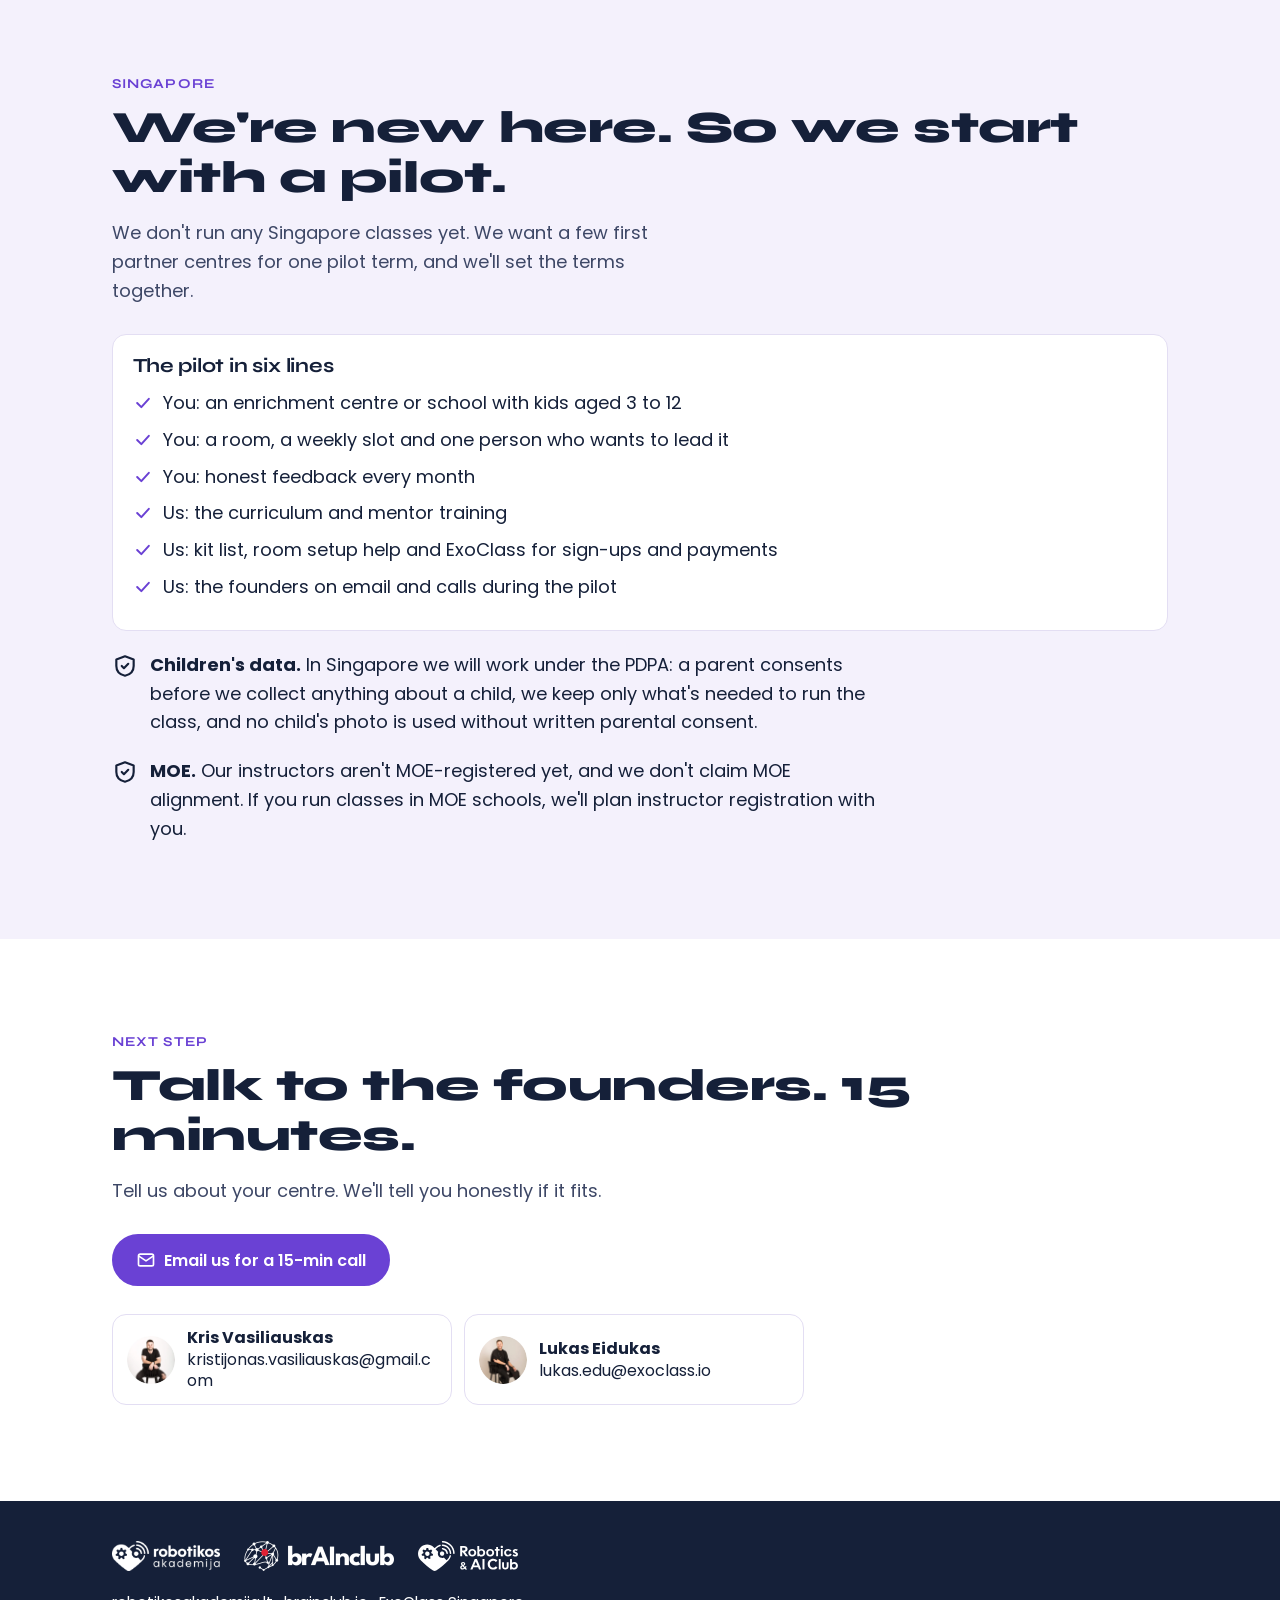
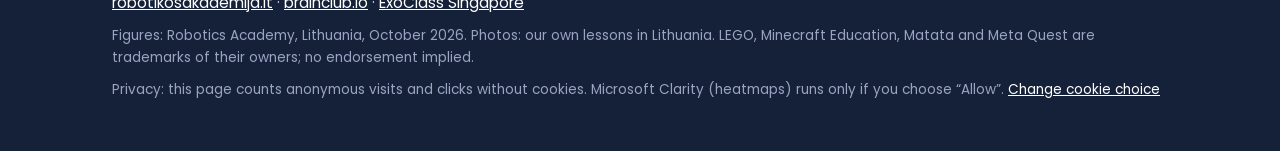
==== commit 29c1b5dc: "CTA emails: verified inboxes" ====
--- a/index.html
+++ b/index.html
@@ -50,7 +50,7 @@
       <img src="assets/logos/ra.svg" alt="Robotikos Akademija (Robotics Academy)" width="130" height="36">
       <span class="brand-sg">Singapore</span>
     </a>
-    <a class="btn btn-sm" href="mailto:kris@brainclub.io,lukas@brainclub.io?subject=15-min%20call%3A%20Robotics%20Academy%20Singapore&amp;body=Hi%20Kris%20and%20Lukas%2C%0A%0AI%27d%20like%20a%2015-min%20call.%0A%0ACentre%20or%20school%3A%20%0AMy%20role%3A%20%0ABest%20time%20(SGT)%3A%20" data-cta="nav-call"><svg><use href="#i-mail"/></svg>Email us</a>
+    <a class="btn btn-sm" href="mailto:kristijonas.vasiliauskas@gmail.com?cc=lukas.edu@exoclass.io&amp;subject=15-min%20call%3A%20Robotics%20Academy%20Singapore&amp;body=Hi%20Kris%20and%20Lukas%2C%0A%0AI%27d%20like%20a%2015-min%20call.%0A%0ACentre%20or%20school%3A%20%0AMy%20role%3A%20%0ABest%20time%20(SGT)%3A%20" data-cta="nav-call"><svg><use href="#i-mail"/></svg>Email us</a>
   </div>
 </header>
 
@@ -66,7 +66,7 @@
     <h1 class="h1">Kids build the robot. <em>Then they code it.</em></h1>
     <p class="lead">A ready-to-run robotics, coding and AI programme for ages 3 to 12. From the founders who teach <b>10,000+ kids a year</b> in Europe.</p>
     <div class="cta-row">
-      <a class="btn" href="mailto:kris@brainclub.io,lukas@brainclub.io?subject=15-min%20call%3A%20Robotics%20Academy%20Singapore&amp;body=Hi%20Kris%20and%20Lukas%2C%0A%0AI%27d%20like%20a%2015-min%20call.%0A%0ACentre%20or%20school%3A%20%0AMy%20role%3A%20%0ABest%20time%20(SGT)%3A%20" data-cta="hero-call"><svg><use href="#i-mail"/></svg>Email us for a 15-min call</a>
+      <a class="btn" href="mailto:kristijonas.vasiliauskas@gmail.com?cc=lukas.edu@exoclass.io&amp;subject=15-min%20call%3A%20Robotics%20Academy%20Singapore&amp;body=Hi%20Kris%20and%20Lukas%2C%0A%0AI%27d%20like%20a%2015-min%20call.%0A%0ACentre%20or%20school%3A%20%0AMy%20role%3A%20%0ABest%20time%20(SGT)%3A%20" data-cta="hero-call"><svg><use href="#i-mail"/></svg>Email us for a 15-min call</a>
       <a class="btn btn-wa js-wa" hidden data-cta="hero-whatsapp"><svg><use href="#i-wa"/></svg>WhatsApp</a>
       <a class="btn btn-ghost" href="#problem" data-cta="hero-watch"><svg><use href="#i-play"/></svg>Watch 33 s</a>
     </div>
@@ -245,12 +245,12 @@
     <h2 class="h2">Talk to the founders. 15 minutes.</h2>
     <p class="sub">Tell us about your centre. We'll tell you honestly if it fits.</p>
     <div class="cta-row">
-      <a class="btn" href="mailto:kris@brainclub.io,lukas@brainclub.io?subject=15-min%20call%3A%20Robotics%20Academy%20Singapore&amp;body=Hi%20Kris%20and%20Lukas%2C%0A%0AI%27d%20like%20a%2015-min%20call.%0A%0ACentre%20or%20school%3A%20%0AMy%20role%3A%20%0ABest%20time%20(SGT)%3A%20" data-cta="end-call"><svg><use href="#i-mail"/></svg>Email us for a 15-min call</a>
+      <a class="btn" href="mailto:kristijonas.vasiliauskas@gmail.com?cc=lukas.edu@exoclass.io&amp;subject=15-min%20call%3A%20Robotics%20Academy%20Singapore&amp;body=Hi%20Kris%20and%20Lukas%2C%0A%0AI%27d%20like%20a%2015-min%20call.%0A%0ACentre%20or%20school%3A%20%0AMy%20role%3A%20%0ABest%20time%20(SGT)%3A%20" data-cta="end-call"><svg><use href="#i-mail"/></svg>Email us for a 15-min call</a>
       <a class="btn btn-wa js-wa" hidden data-cta="end-whatsapp"><svg><use href="#i-wa"/></svg>WhatsApp</a>
     </div>
     <div class="contacts">
-      <a href="mailto:kris@brainclub.io?subject=Robotics%20Academy%20Singapore" data-cta="mail-kris"><img loading="lazy" src="assets/img/kris.webp" alt="" width="48" height="48"><span><b>Kris Vasiliauskas</b><br>kris@brainclub.io</span></a>
-      <a href="mailto:lukas@brainclub.io?subject=Robotics%20Academy%20Singapore" data-cta="mail-lukas"><img loading="lazy" src="assets/img/lukas.webp" alt="" width="48" height="48"><span><b>Lukas Eidukas</b><br>lukas@brainclub.io</span></a>
+      <a href="mailto:kristijonas.vasiliauskas@gmail.com?cc=lukas.edu@exoclass.io&amp;subject=Robotics%20Academy%20Singapore" data-cta="mail-kris"><img loading="lazy" src="assets/img/kris.webp" alt="" width="48" height="48"><span><b>Kris Vasiliauskas</b><br>kristijonas.vasiliauskas@gmail.com</span></a>
+      <a href="mailto:lukas.edu@exoclass.io?cc=kristijonas.vasiliauskas@gmail.com&amp;subject=Robotics%20Academy%20Singapore" data-cta="mail-lukas"><img loading="lazy" src="assets/img/lukas.webp" alt="" width="48" height="48"><span><b>Lukas Eidukas</b><br>lukas.edu@exoclass.io</span></a>
     </div>
   </div>
 </section>
@@ -270,7 +270,7 @@
   </div>
 </footer>
 
-<a class="sticky" href="mailto:kris@brainclub.io,lukas@brainclub.io?subject=15-min%20call%3A%20Robotics%20Academy%20Singapore&amp;body=Hi%20Kris%20and%20Lukas%2C%0A%0AI%27d%20like%20a%2015-min%20call.%0A%0ACentre%20or%20school%3A%20%0AMy%20role%3A%20%0ABest%20time%20(SGT)%3A%20" data-cta="sticky-call"><svg><use href="#i-mail"/></svg>Email us for a 15-min call</a>
+<a class="sticky" href="mailto:kristijonas.vasiliauskas@gmail.com?cc=lukas.edu@exoclass.io&amp;subject=15-min%20call%3A%20Robotics%20Academy%20Singapore&amp;body=Hi%20Kris%20and%20Lukas%2C%0A%0AI%27d%20like%20a%2015-min%20call.%0A%0ACentre%20or%20school%3A%20%0AMy%20role%3A%20%0ABest%20time%20(SGT)%3A%20" data-cta="sticky-call"><svg><use href="#i-mail"/></svg>Email us for a 15-min call</a>
 
 <script src="js/main.js" defer></script>
 </body>
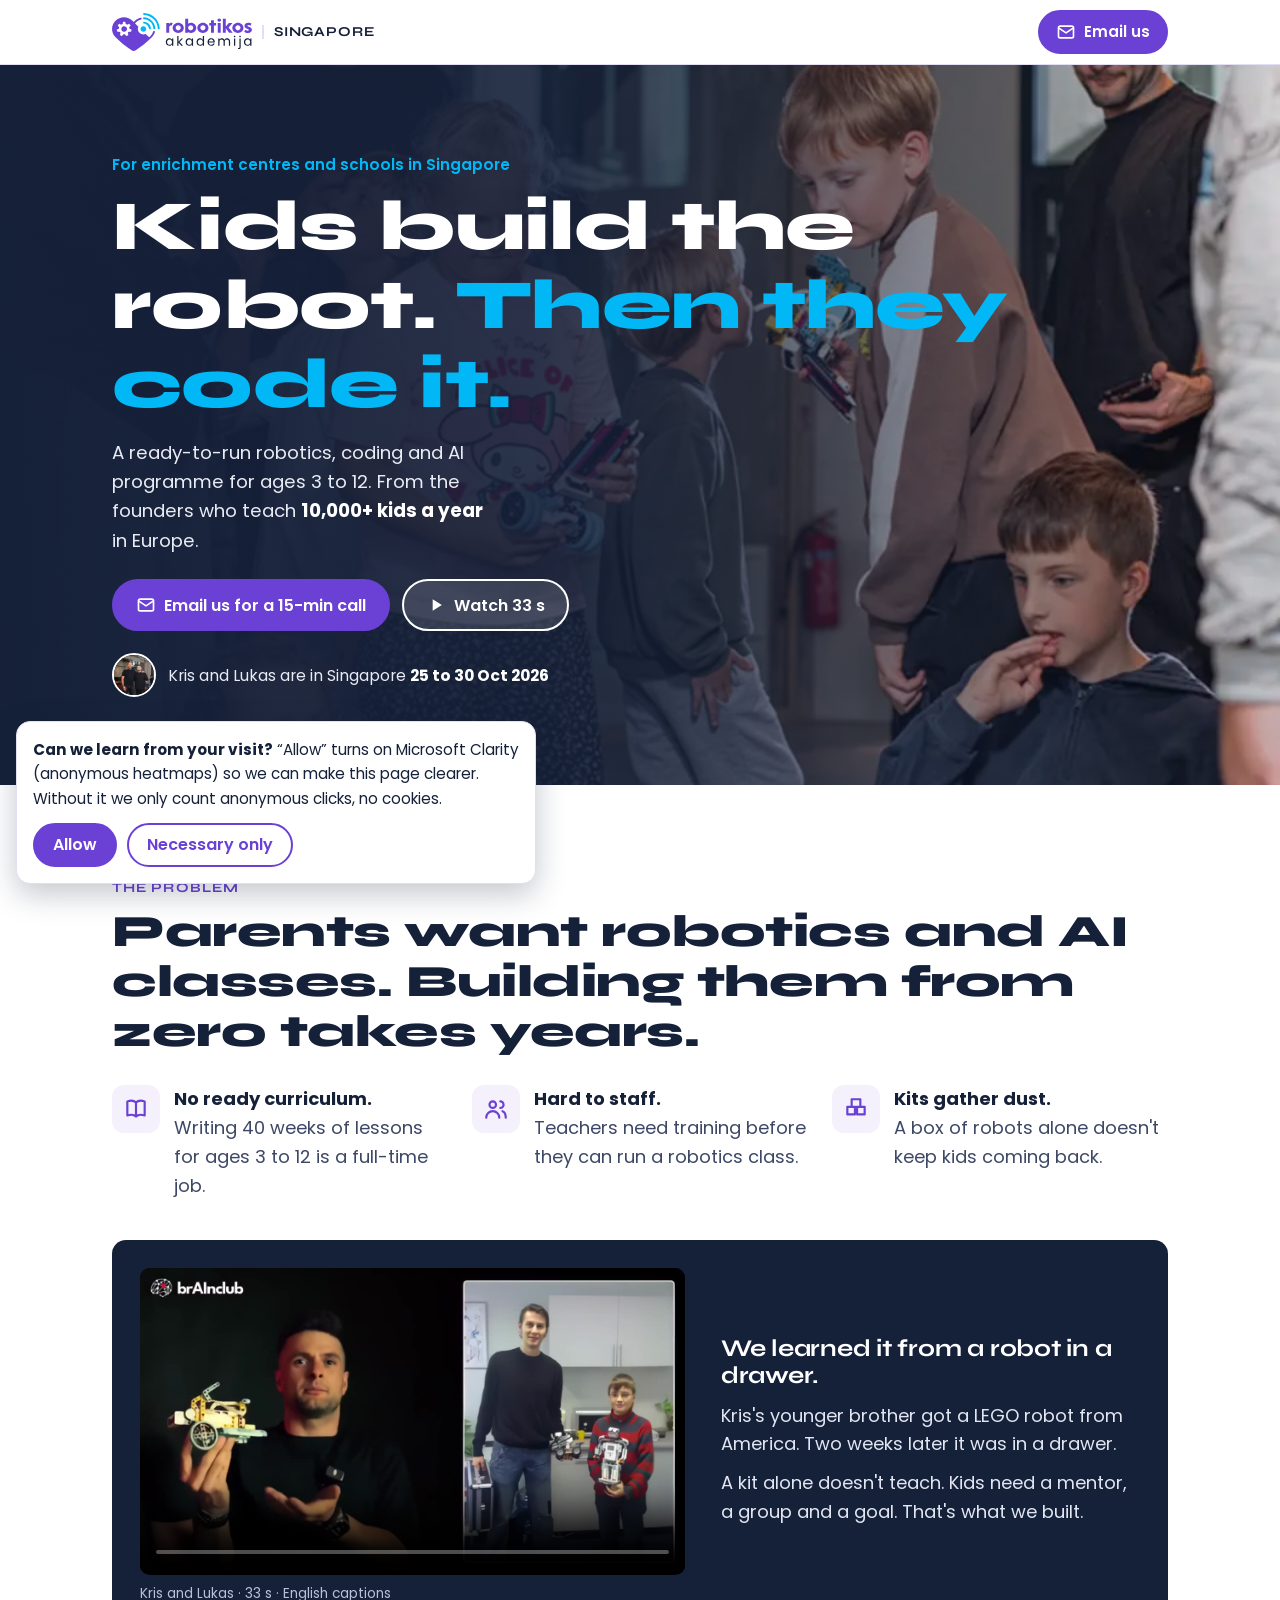
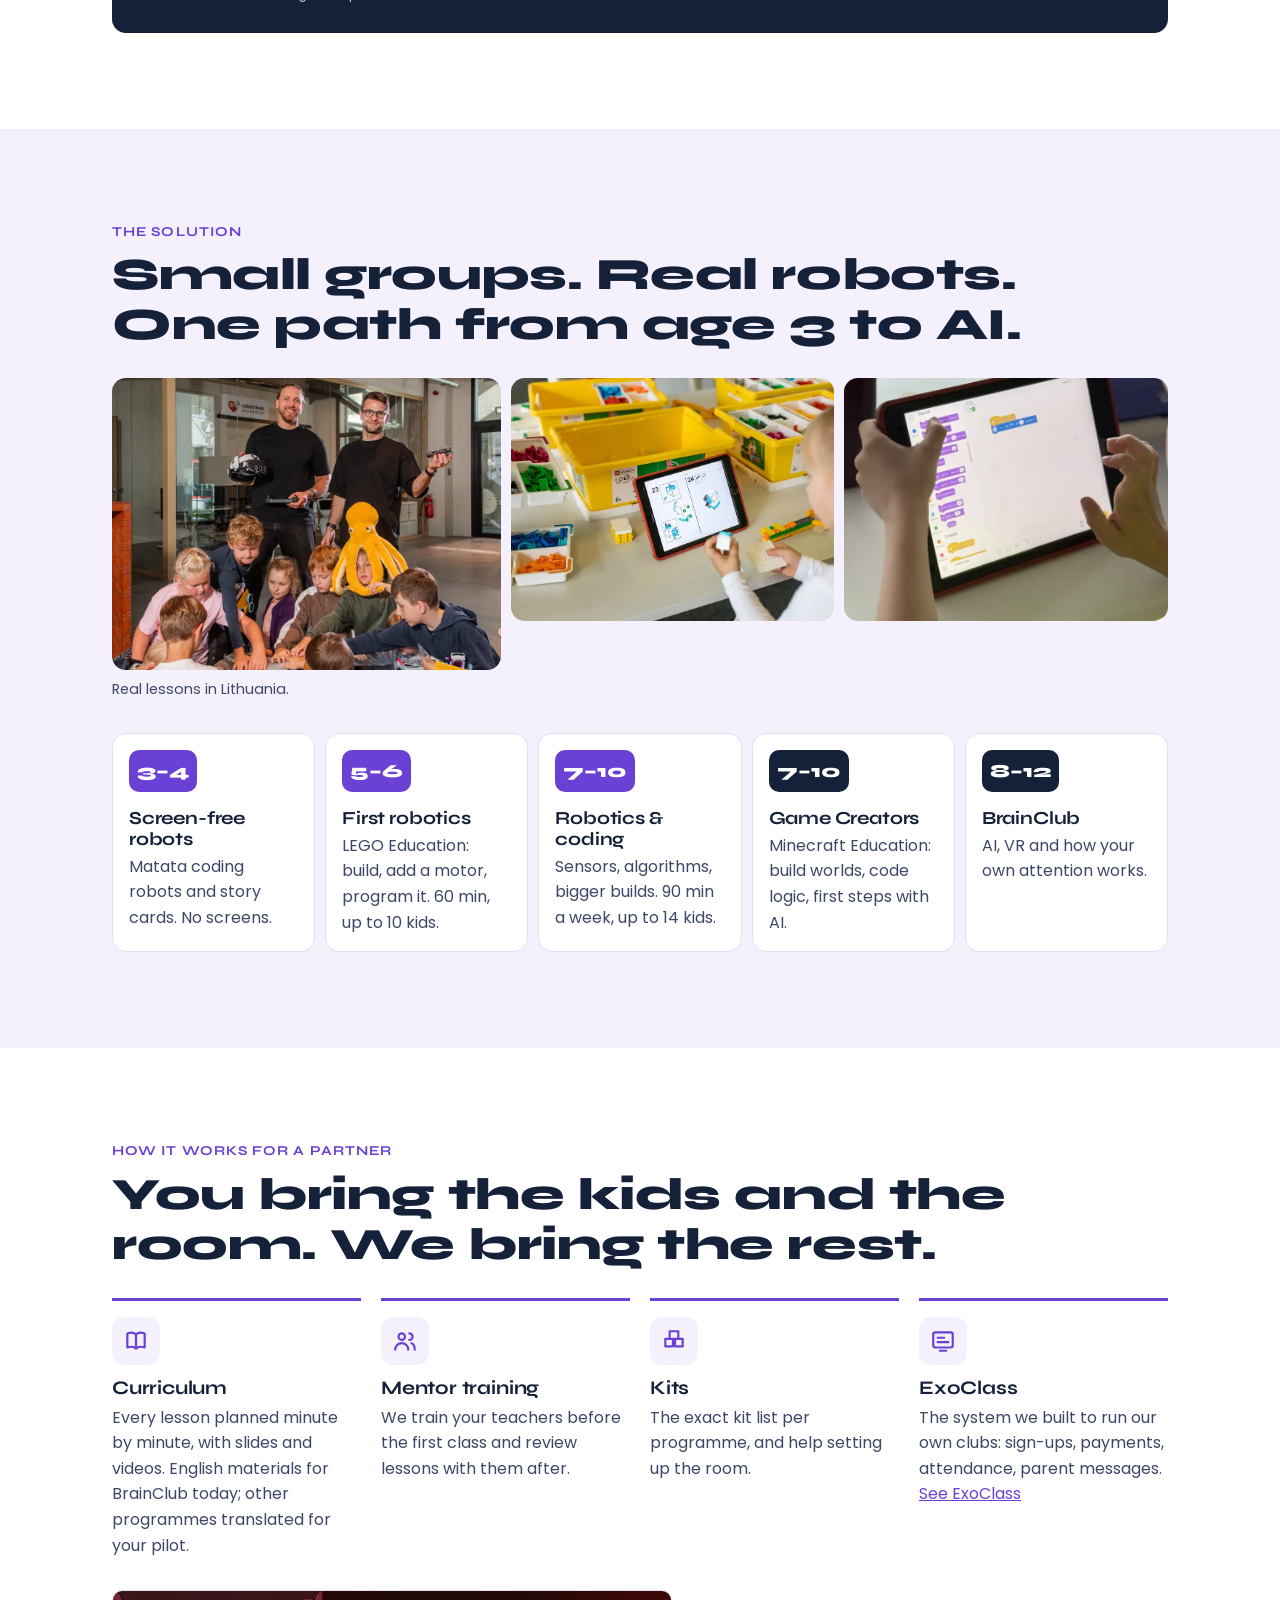
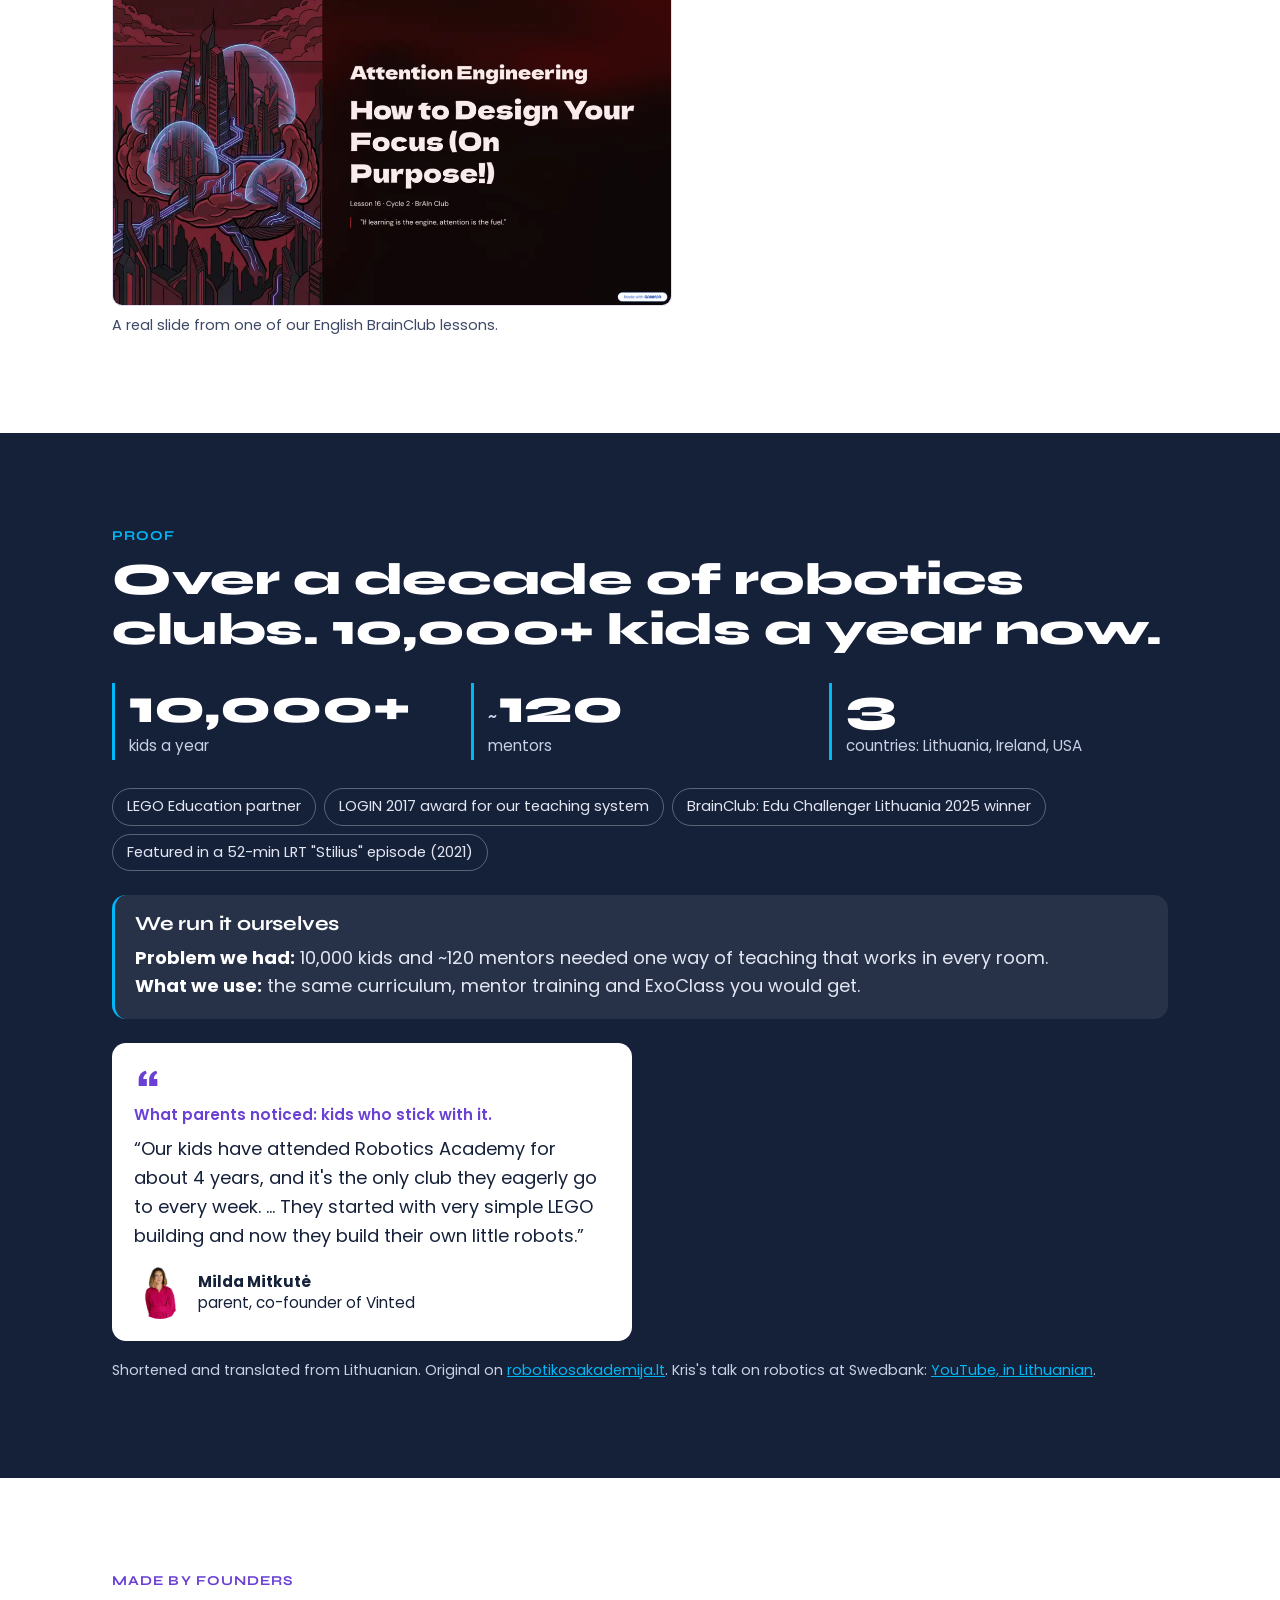
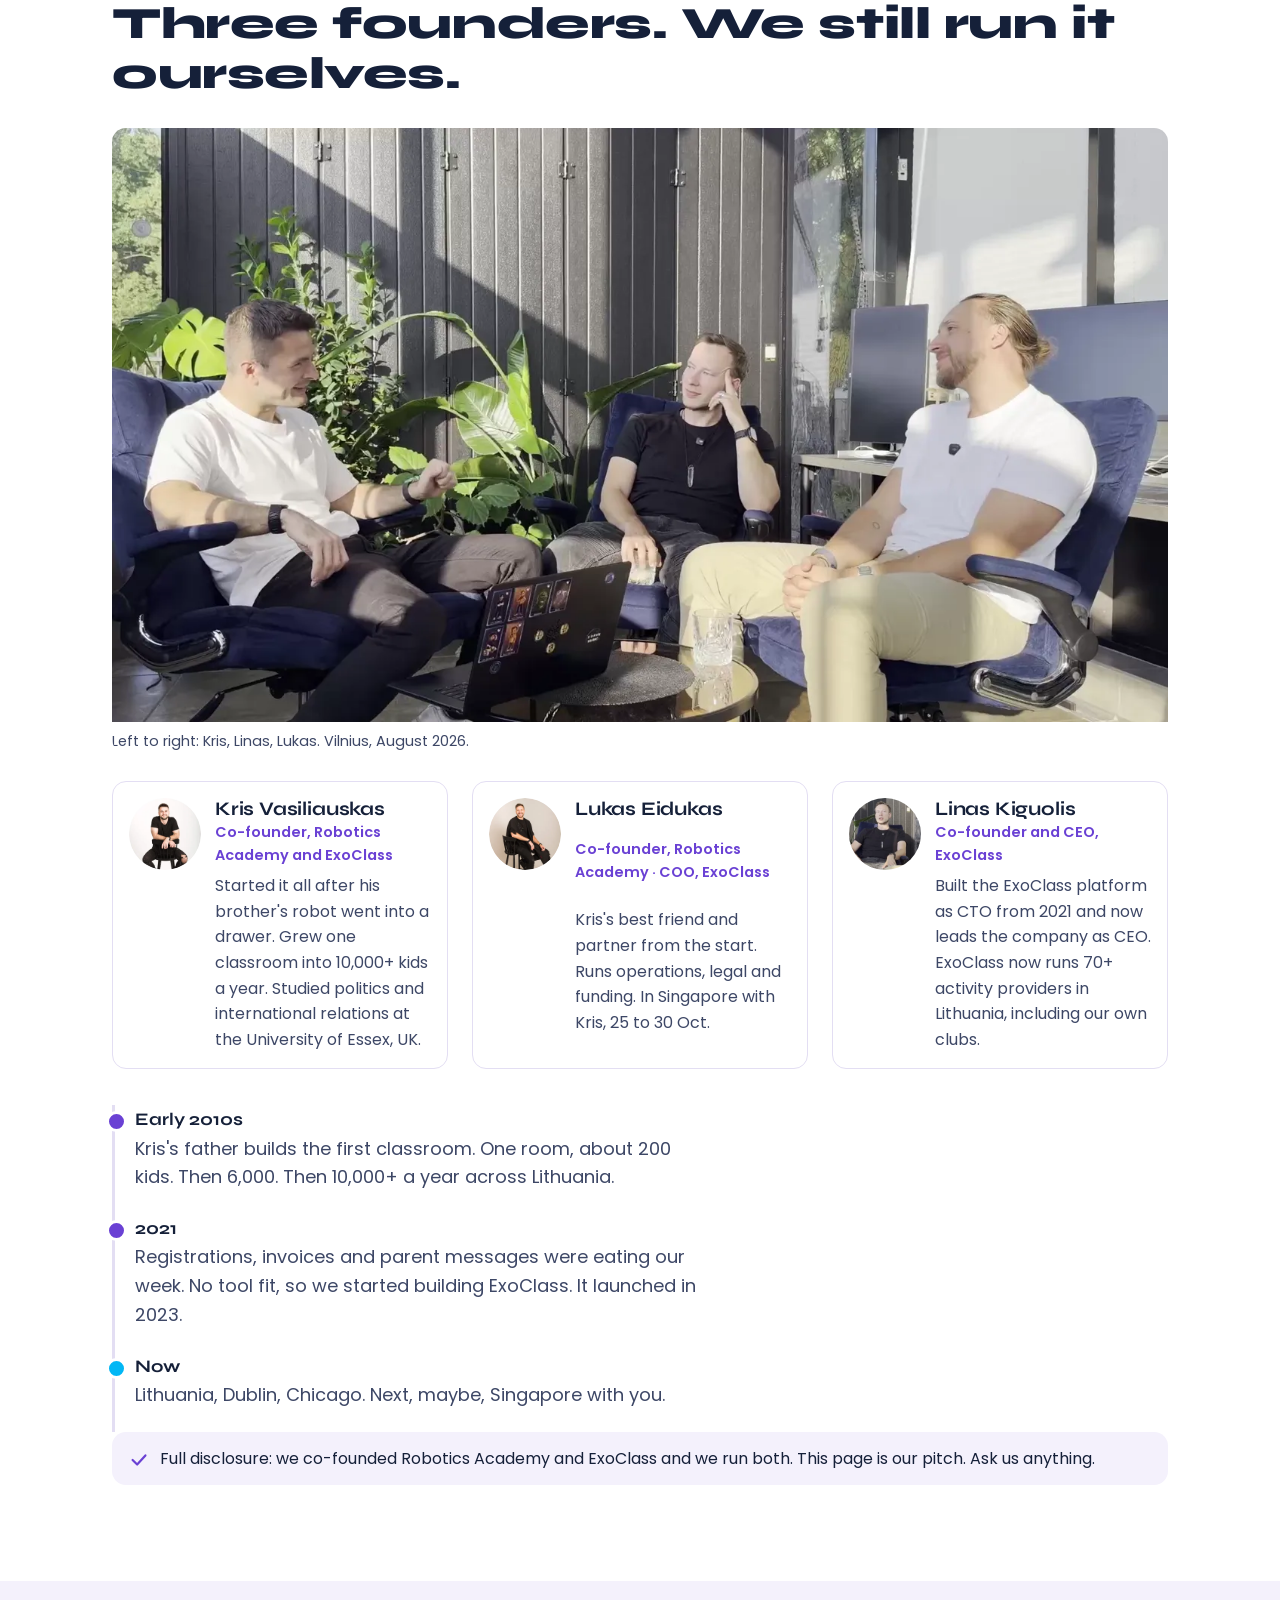
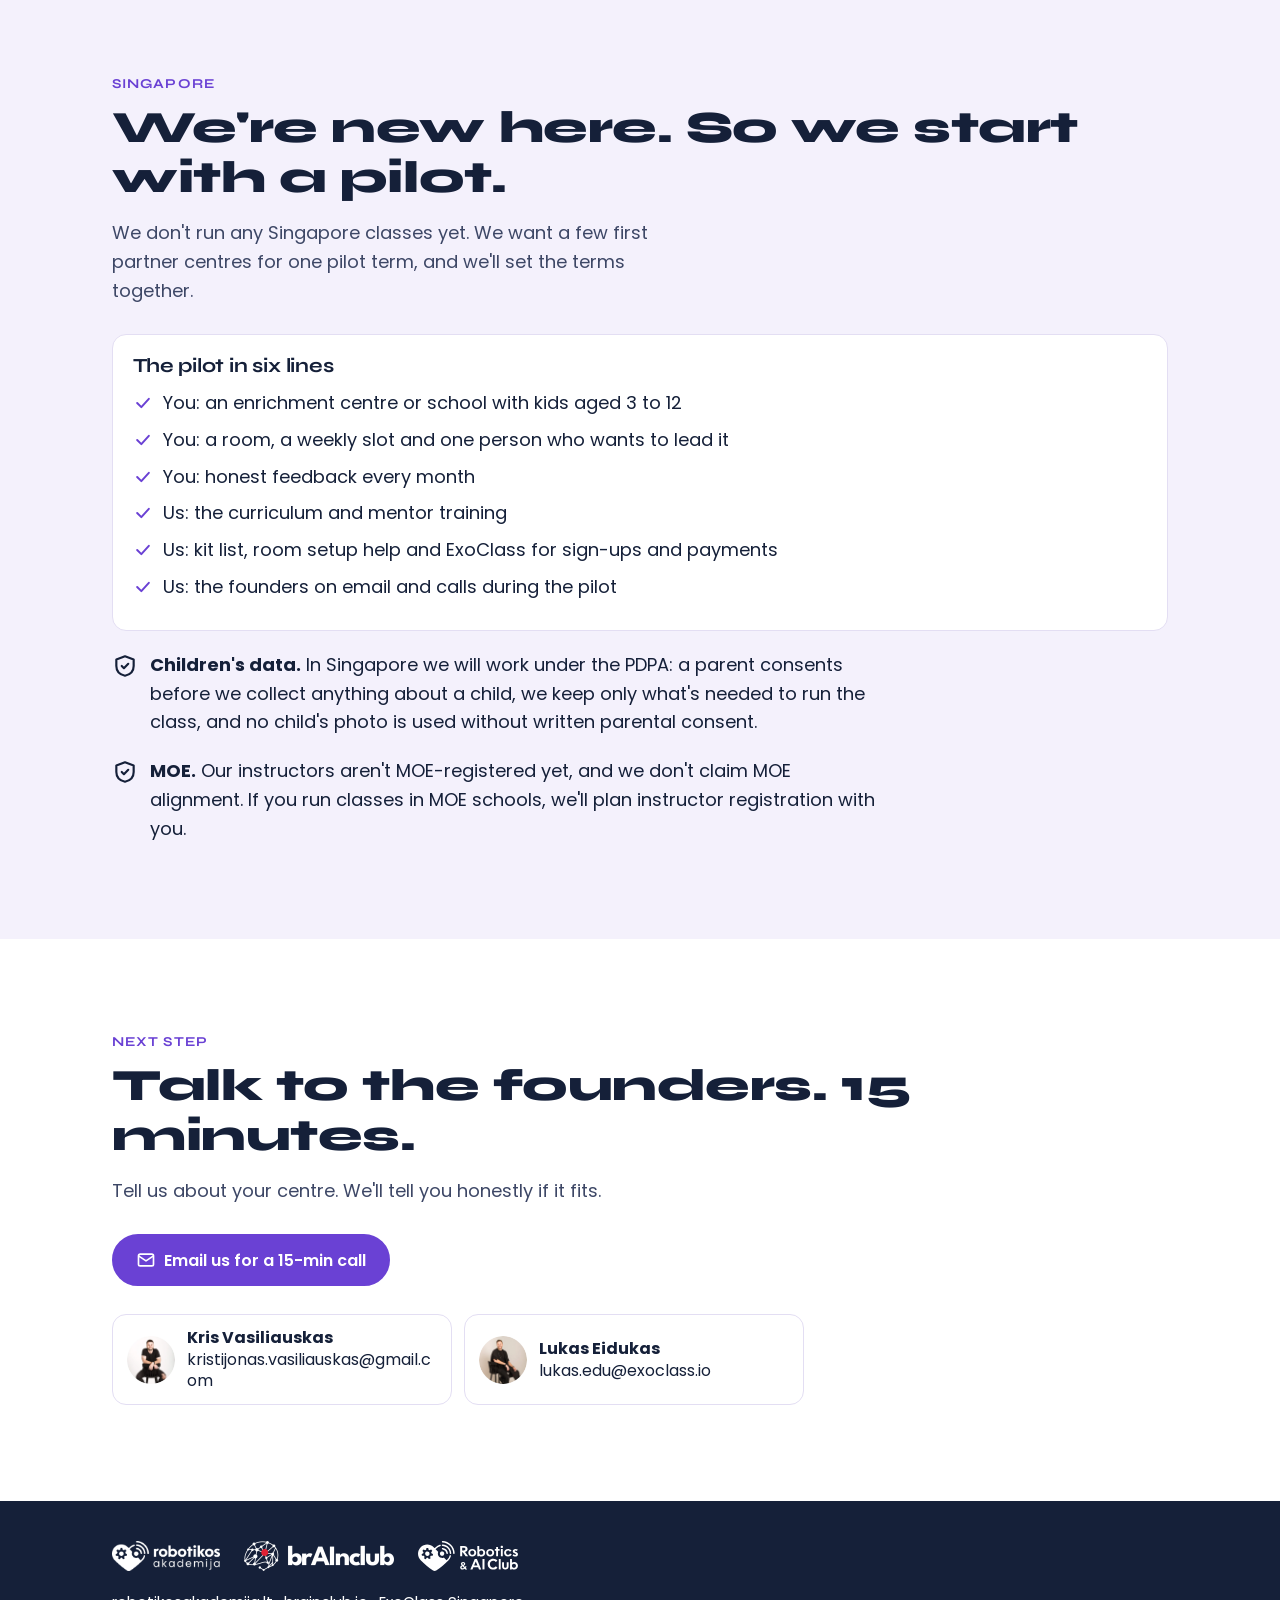
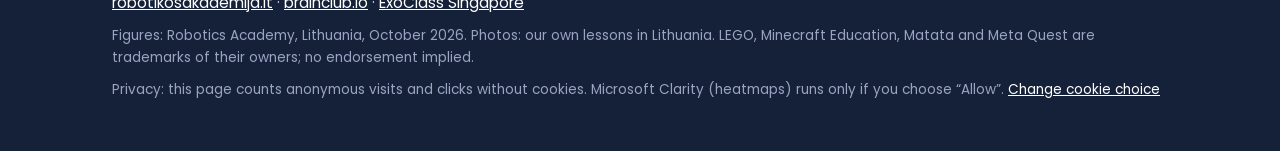
==== commit 4be61613: "Critic r2: accurate proof headline, LRT wording, operator card, close wrap div" ====
--- a/index.html
+++ b/index.html
@@ -140,13 +140,14 @@
       <img loading="lazy" src="assets/img/bc-l16-s1.webp" alt="Slide from a BrainClub lesson: Attention Engineering, how to design your focus" width="1100" height="619">
       <figcaption>A real slide from one of our English BrainClub lessons.</figcaption>
     </figure>
+  </div>
 </section>
 
 <!-- 5 · PROOF -->
 <section class="sec sec-navy" id="proof">
   <div class="wrap">
     <p class="eyebrow eyebrow-light">Proof</p>
-    <h2 class="h2">10,000+ kids a year, for over a decade.</h2>
+    <h2 class="h2">Over a decade of robotics clubs. 10,000+ kids a year now.</h2>
     <div class="stats">
       <div><b>10,000+</b><span>kids a year</span></div>
       <div><b><span class="approx">~</span>120</b><span>mentors</span></div>
@@ -156,11 +157,11 @@
       <li>LEGO Education partner</li>
       <li>LOGIN 2017 award for our teaching system</li>
       <li>BrainClub: Edu Challenger Lithuania 2025 winner</li>
-      <li>52-min LRT documentary on Kris (2021)</li>
+      <li>Featured in a 52-min LRT "Stilius" episode (2021)</li>
     </ul>
     <div class="operator">
       <h3>We run it ourselves</h3>
-      <p><b>Problem we had:</b> 10,000 kids, ~120 mentors, one way of teaching.</p>
+      <p><b>Problem we had:</b> 10,000 kids and ~120 mentors needed one way of teaching that works in every room.</p>
       <p><b>What we use:</b> the same curriculum, mentor training and ExoClass you would get.</p>
     </div>
 
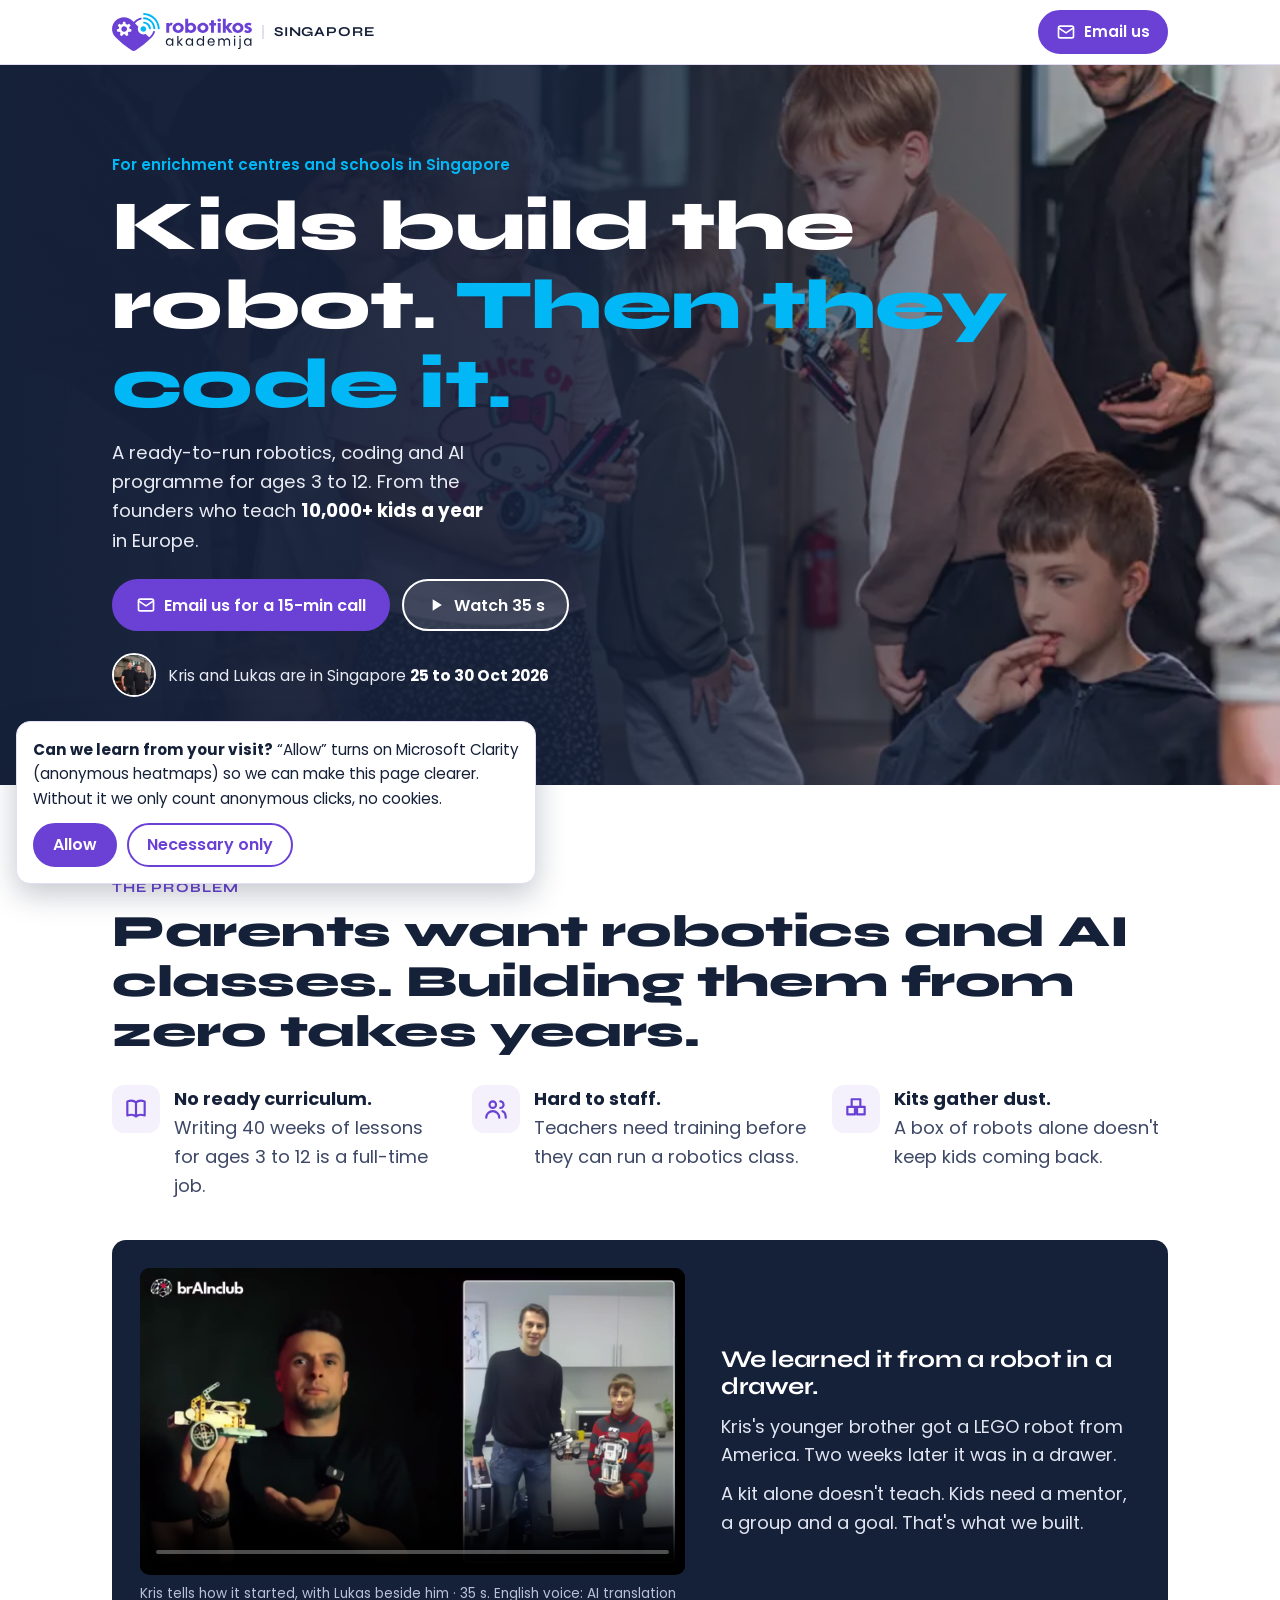
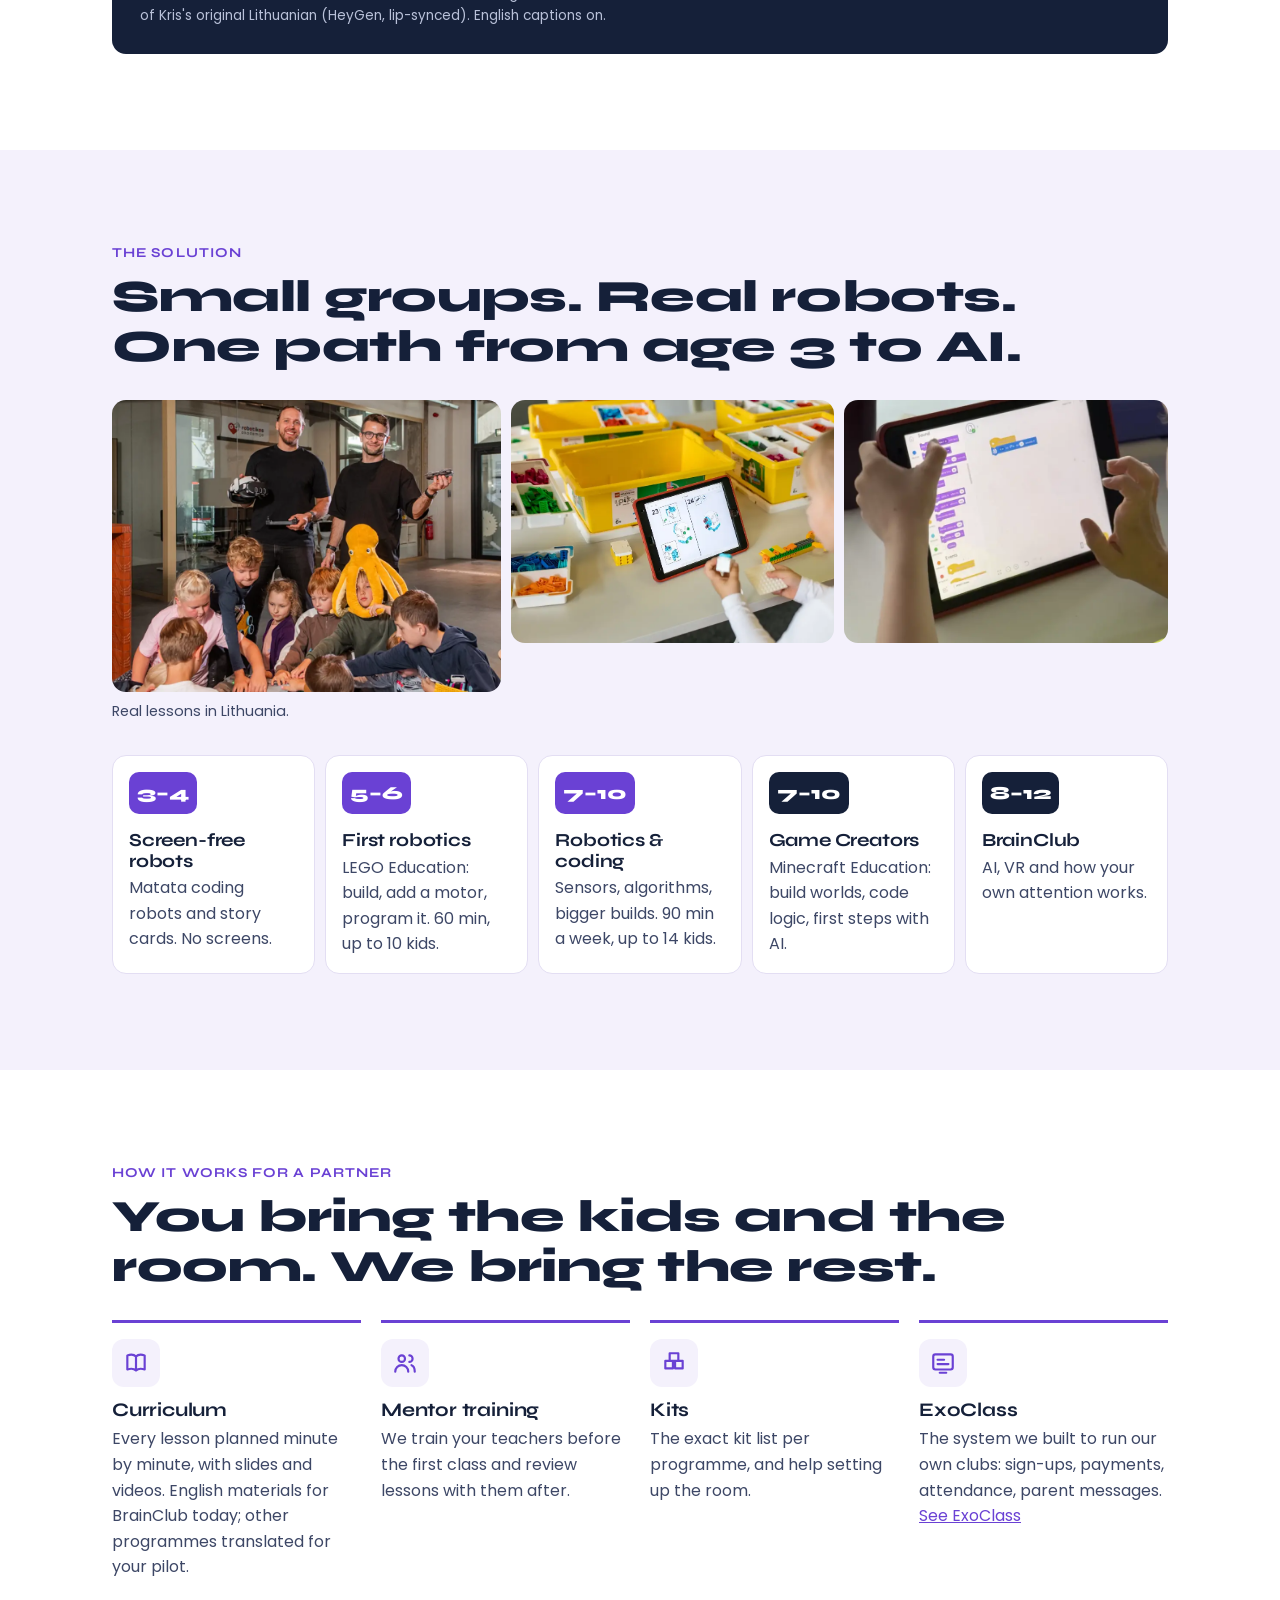
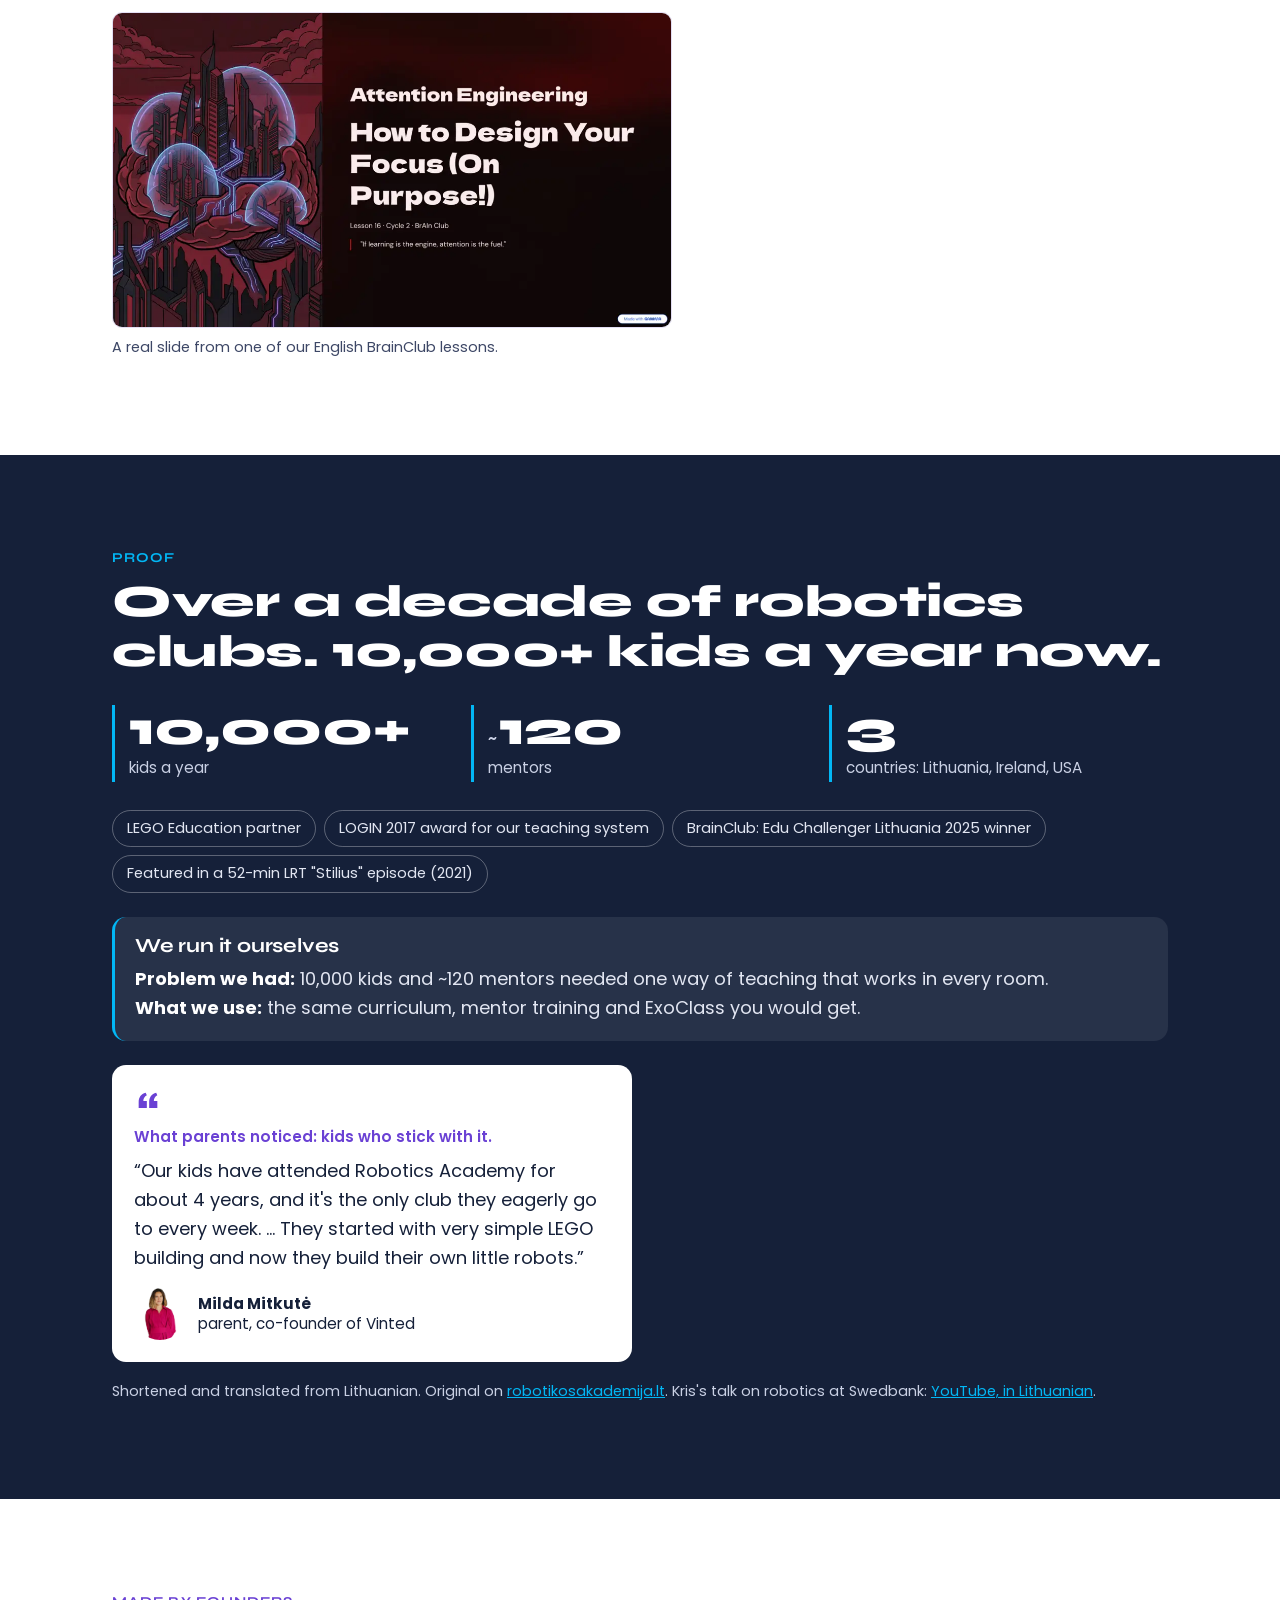
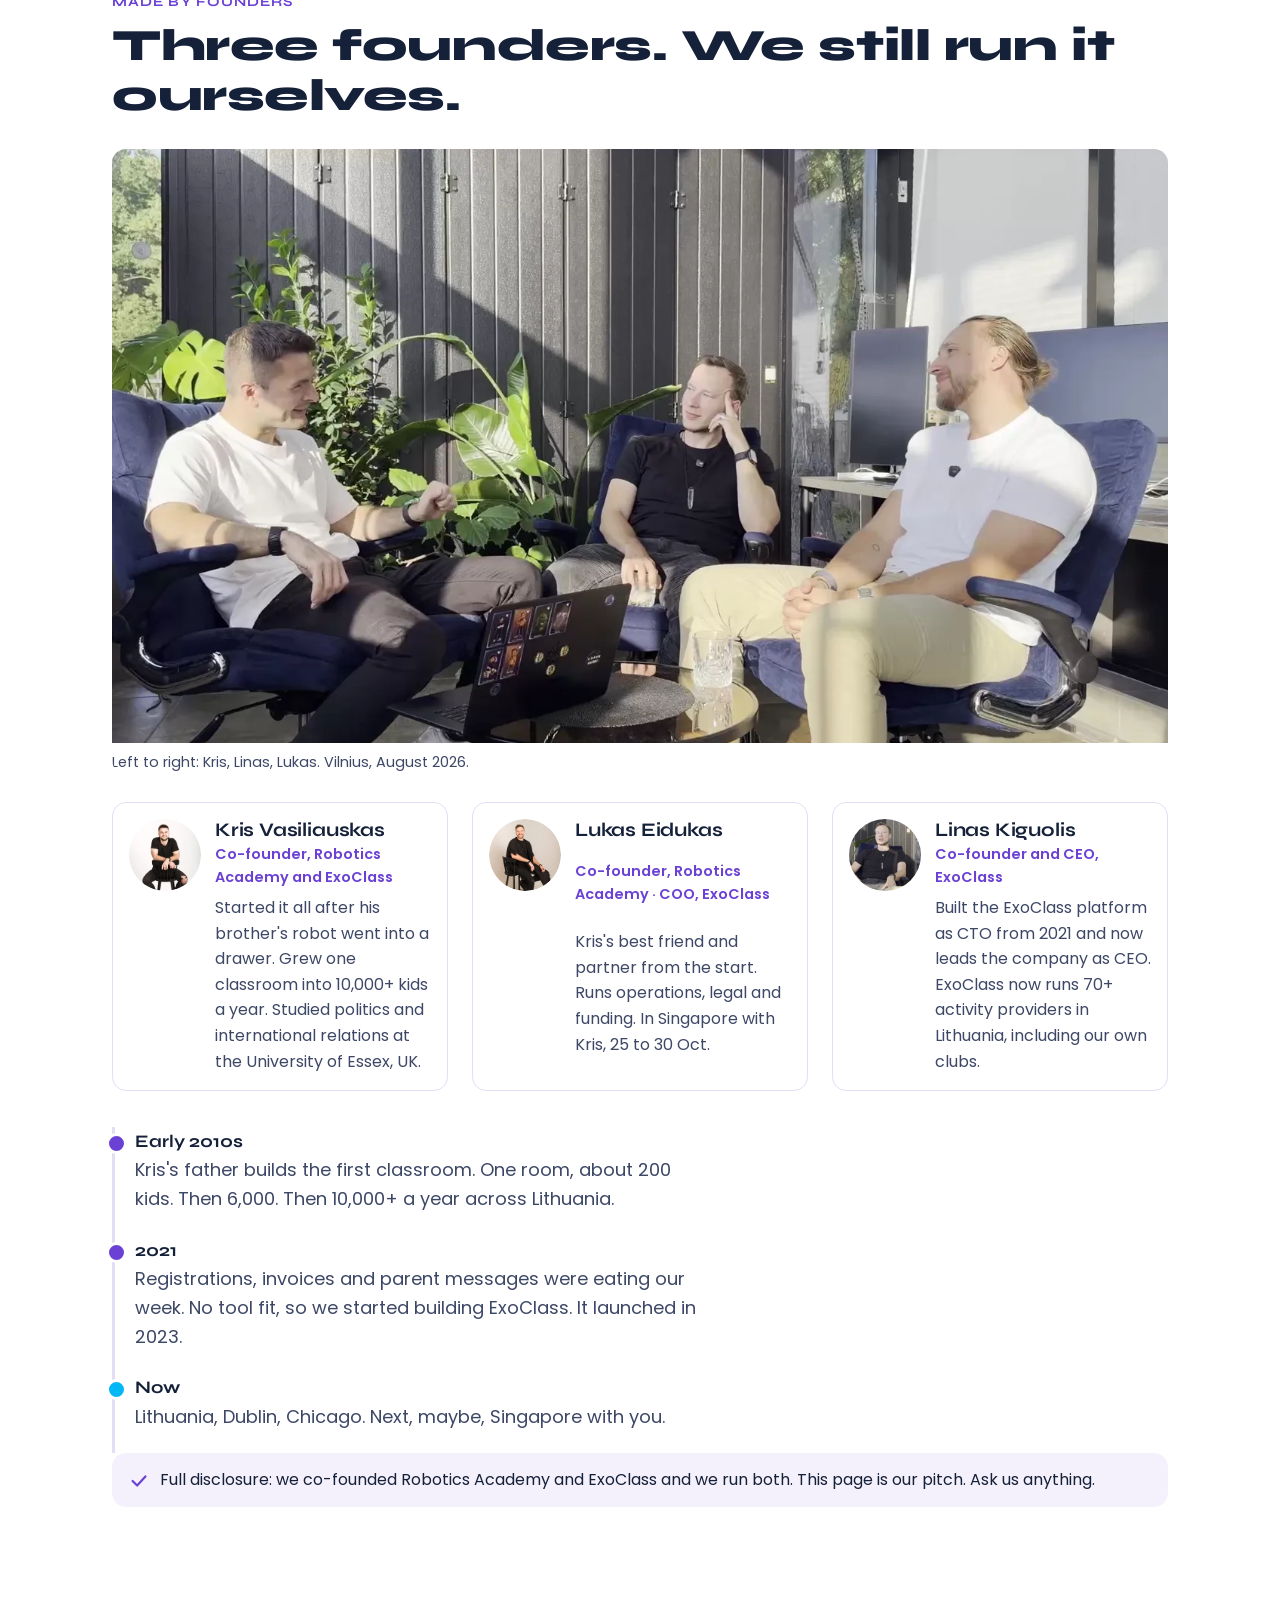
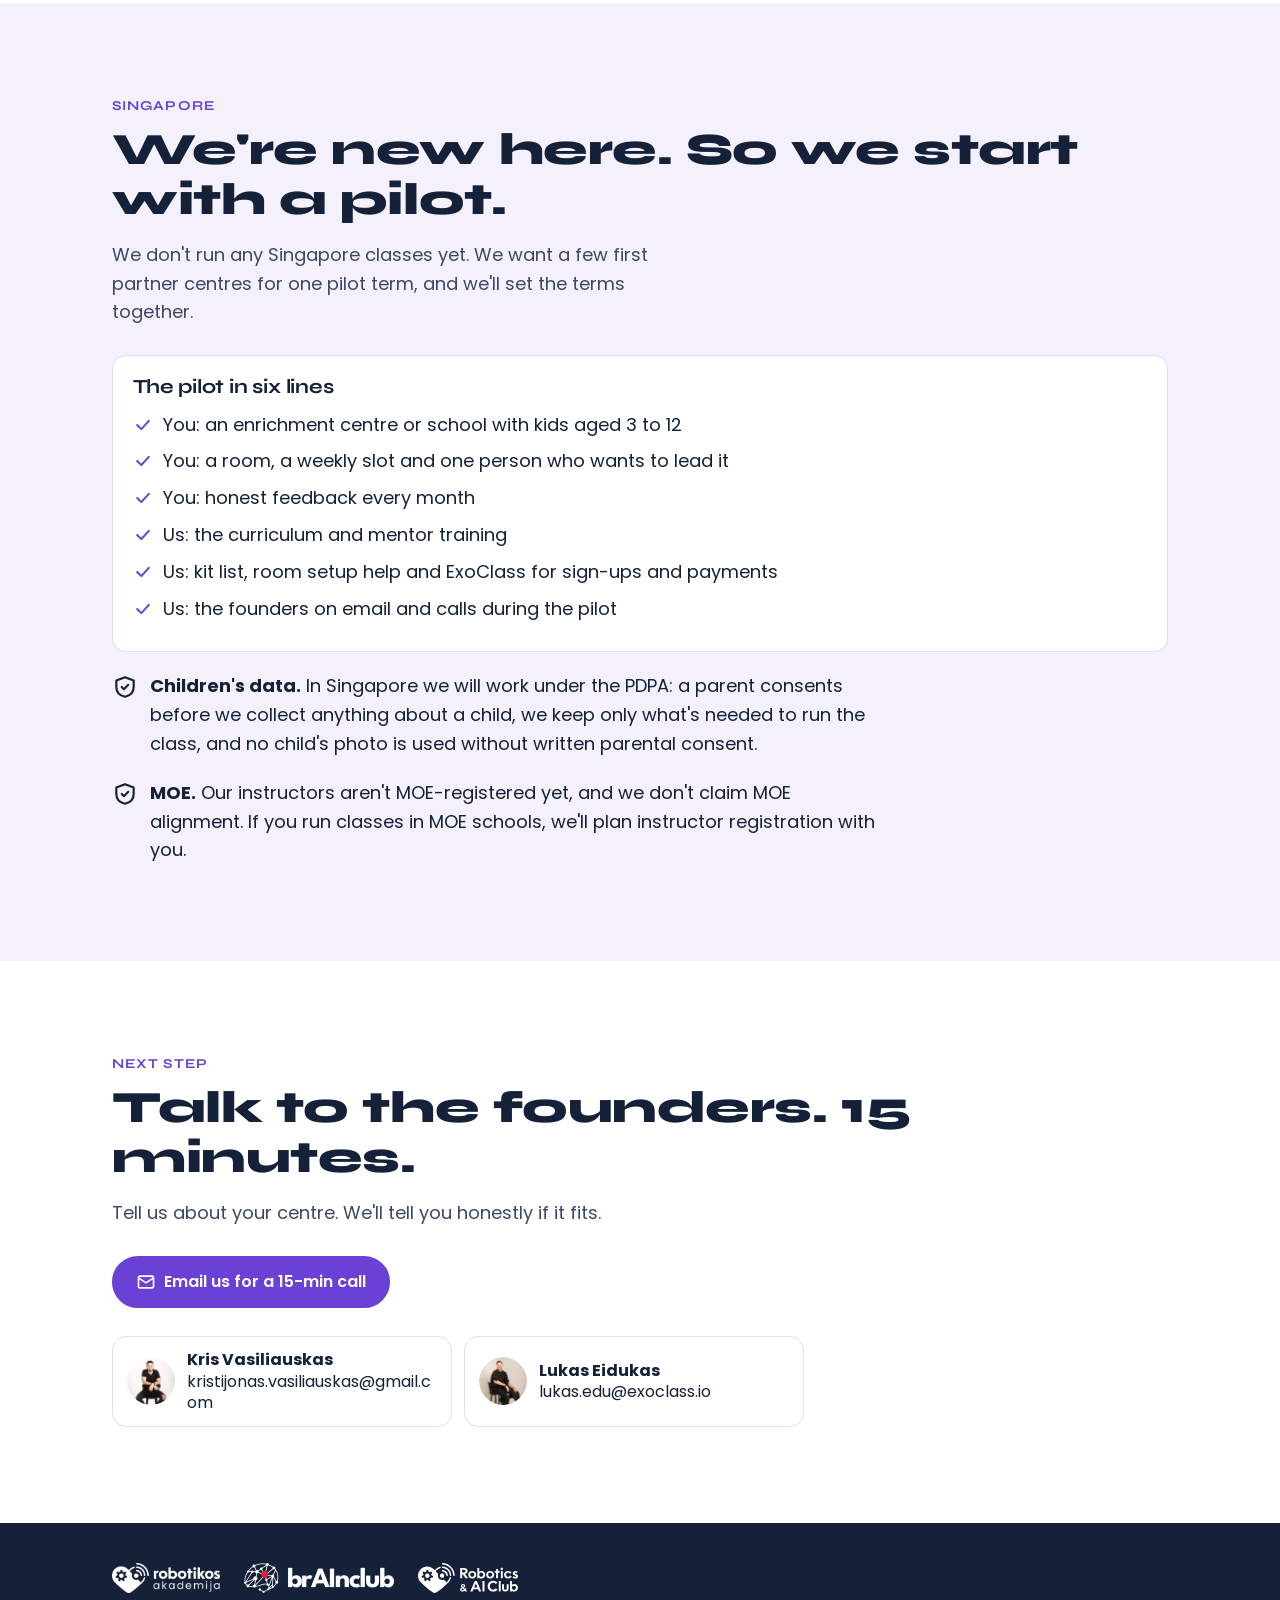
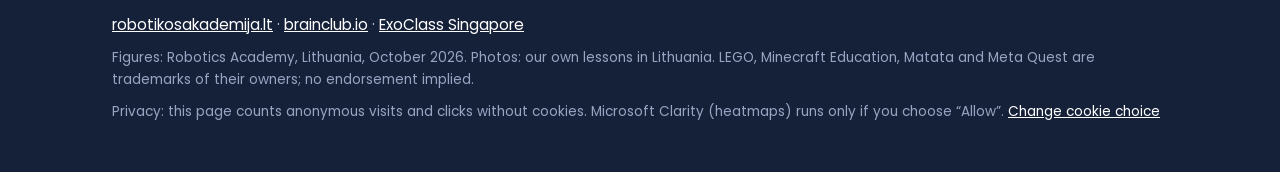
==== commit dd16c235: "Robot-drawer video: English voice via HeyGen lip-sync translation of Kris's LT original, fresh EN ca" ====
--- a/index.html
+++ b/index.html
@@ -68,7 +68,7 @@
     <div class="cta-row">
       <a class="btn" href="mailto:kristijonas.vasiliauskas@gmail.com?cc=lukas.edu@exoclass.io&amp;subject=15-min%20call%3A%20Robotics%20Academy%20Singapore&amp;body=Hi%20Kris%20and%20Lukas%2C%0A%0AI%27d%20like%20a%2015-min%20call.%0A%0ACentre%20or%20school%3A%20%0AMy%20role%3A%20%0ABest%20time%20(SGT)%3A%20" data-cta="hero-call"><svg><use href="#i-mail"/></svg>Email us for a 15-min call</a>
       <a class="btn btn-wa js-wa" hidden data-cta="hero-whatsapp"><svg><use href="#i-wa"/></svg>WhatsApp</a>
-      <a class="btn btn-ghost" href="#problem" data-cta="hero-watch"><svg><use href="#i-play"/></svg>Watch 33 s</a>
+      <a class="btn btn-ghost" href="#problem" data-cta="hero-watch"><svg><use href="#i-play"/></svg>Watch 35 s</a>
     </div>
     <p class="here"><img src="assets/img/founders-together.webp" alt="" width="48" height="48"><span>Kris and Lukas are in Singapore <b>25 to 30 Oct 2026</b></span></p>
   </div>
@@ -91,7 +91,7 @@
           <source src="assets/video/robot-drawer.mp4" type="video/mp4">
           <track kind="captions" src="assets/video/robot-drawer.en.vtt" srclang="en" label="English" default>
         </video>
-        <figcaption>Kris and Lukas · 33 s · English captions</figcaption>
+        <figcaption>Kris tells how it started, with Lukas beside him · 35 s. English voice: AI translation of Kris's original Lithuanian (HeyGen, lip-synced). English captions on.</figcaption>
       </figure>
       <div class="story-t">
         <h3>We learned it from a robot in a drawer.</h3>
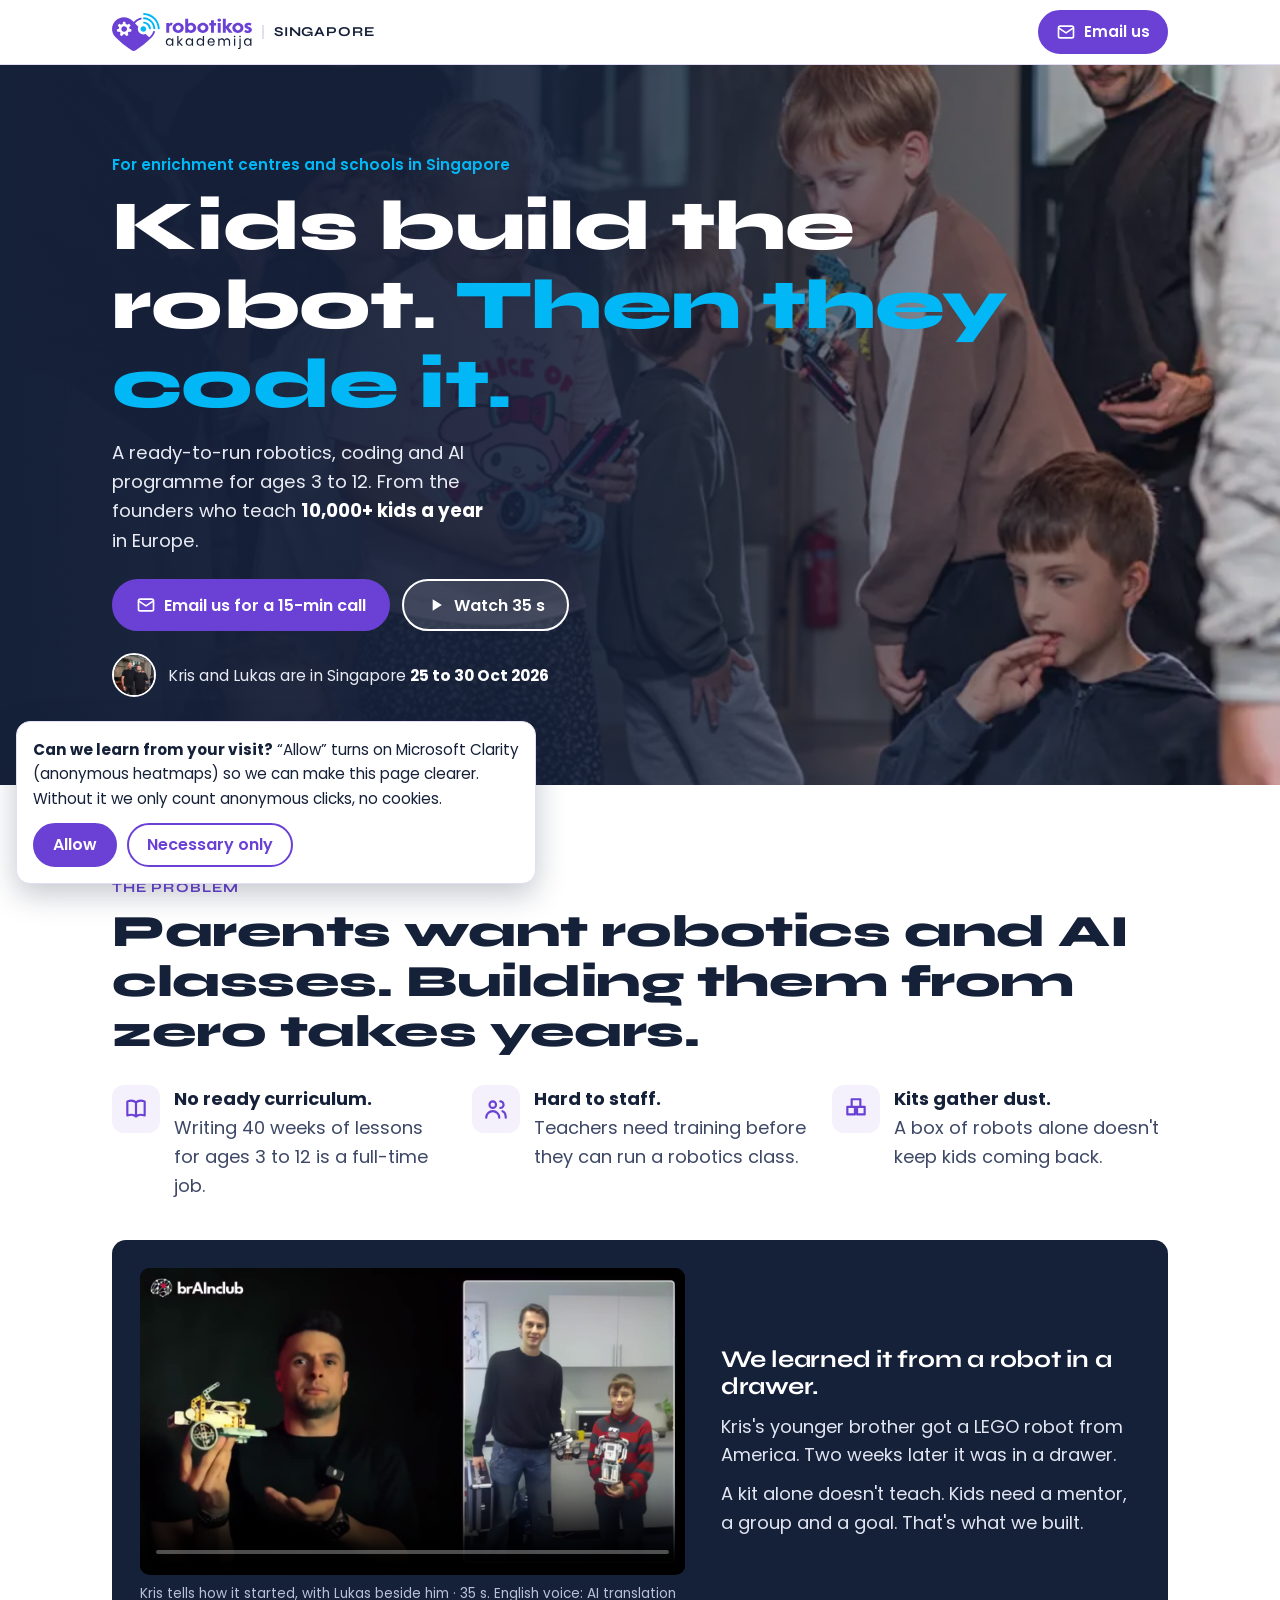
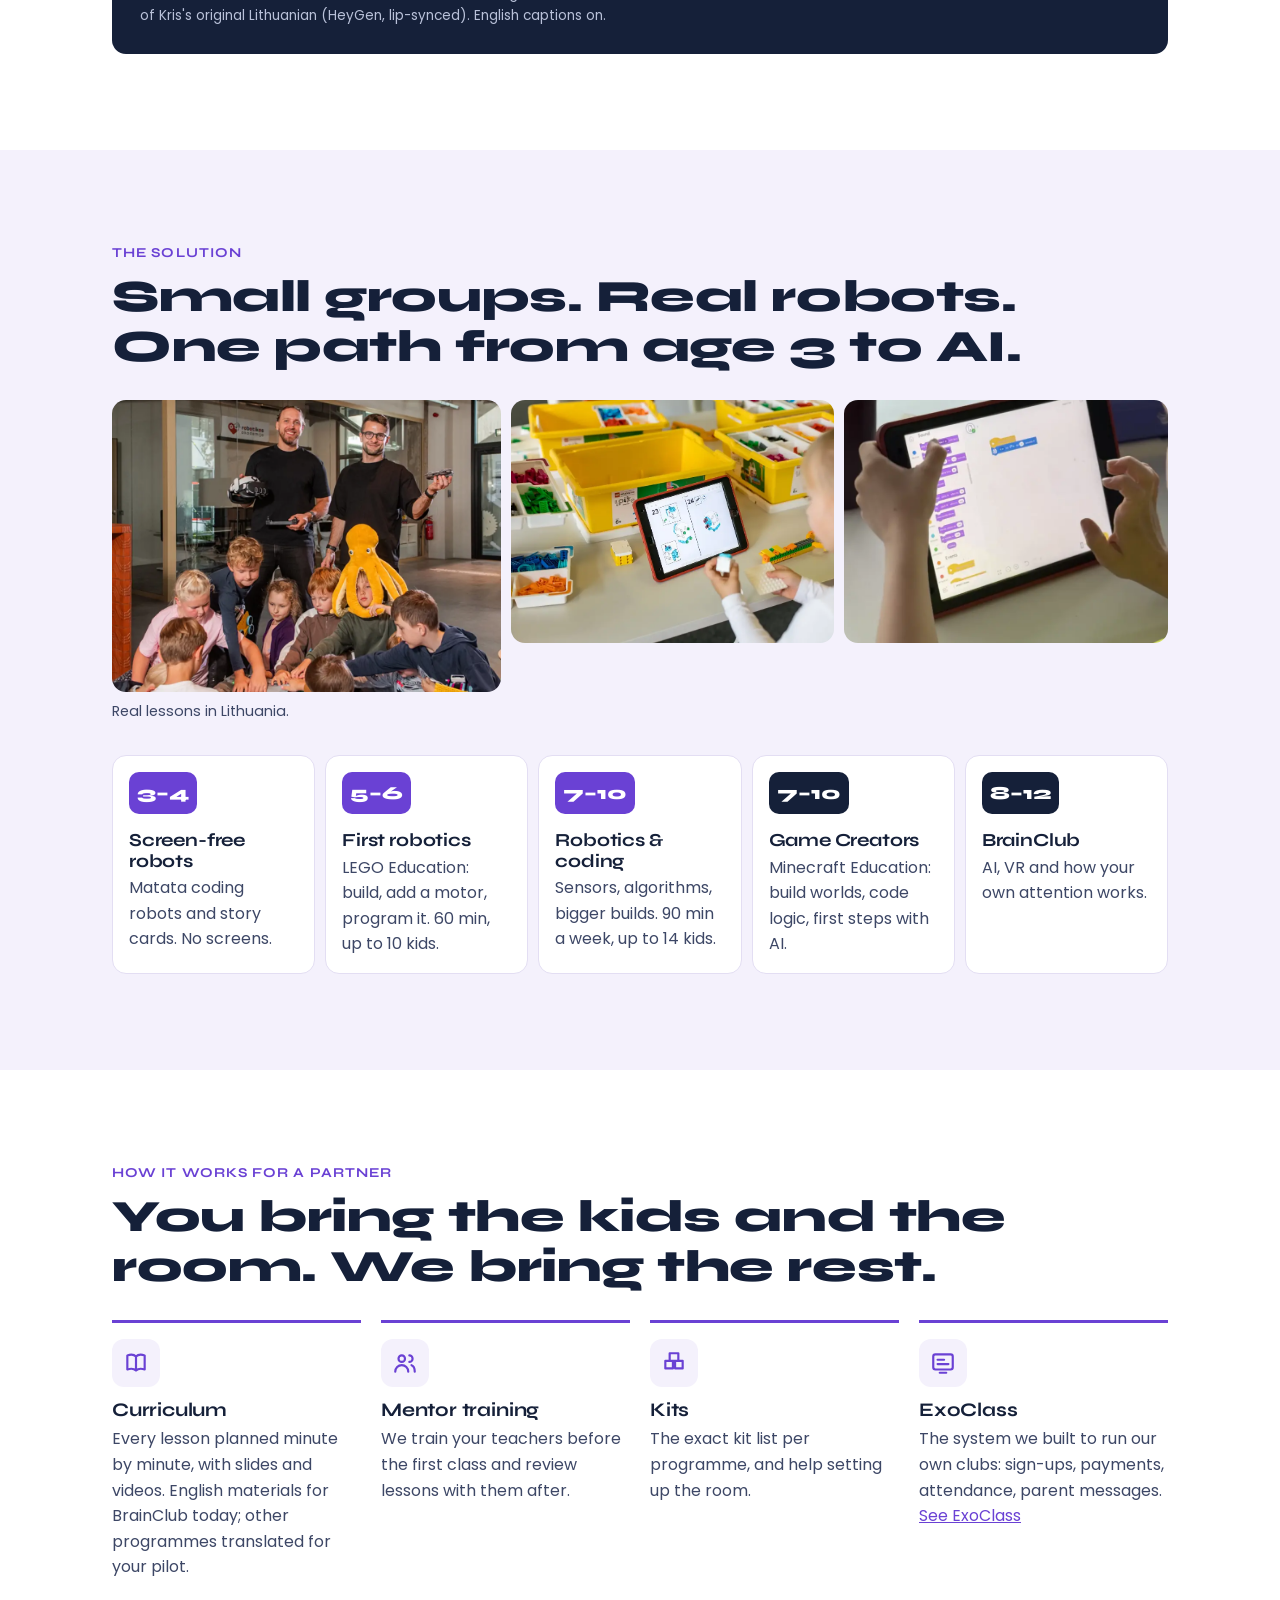
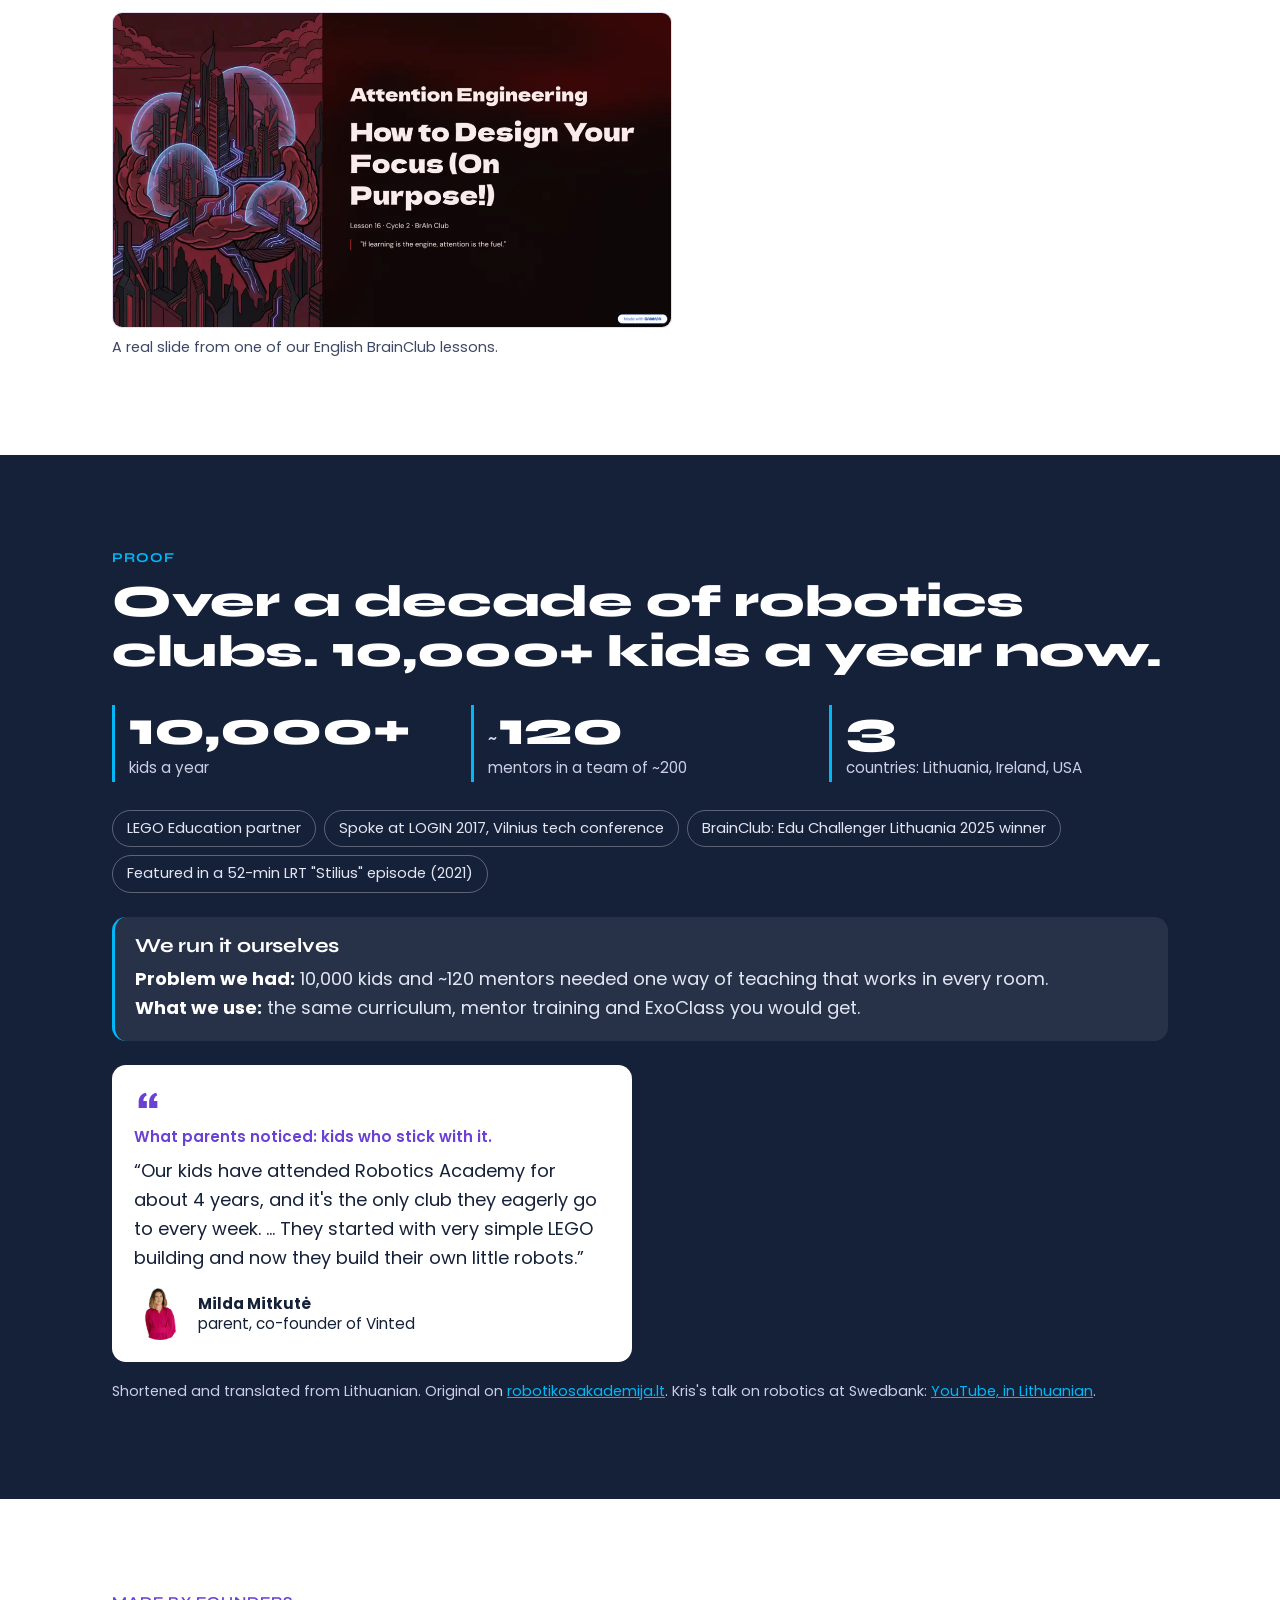
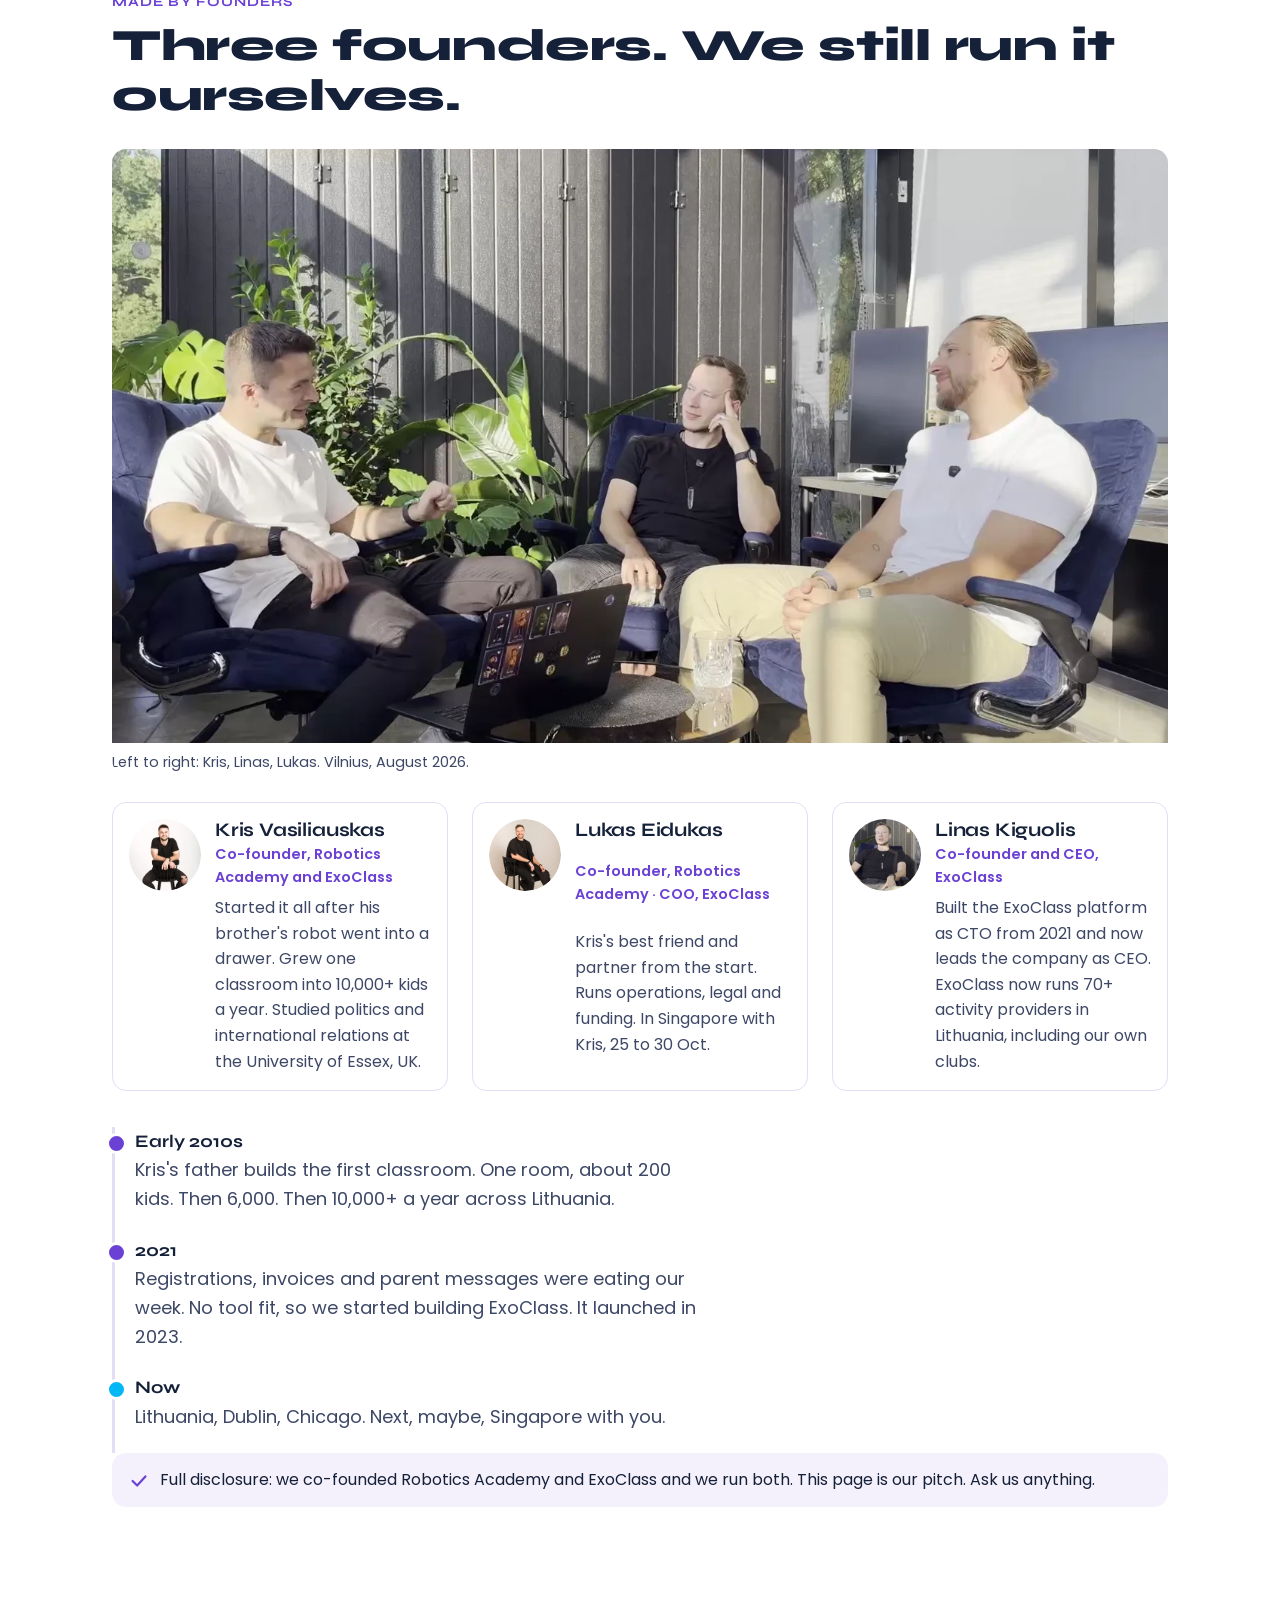
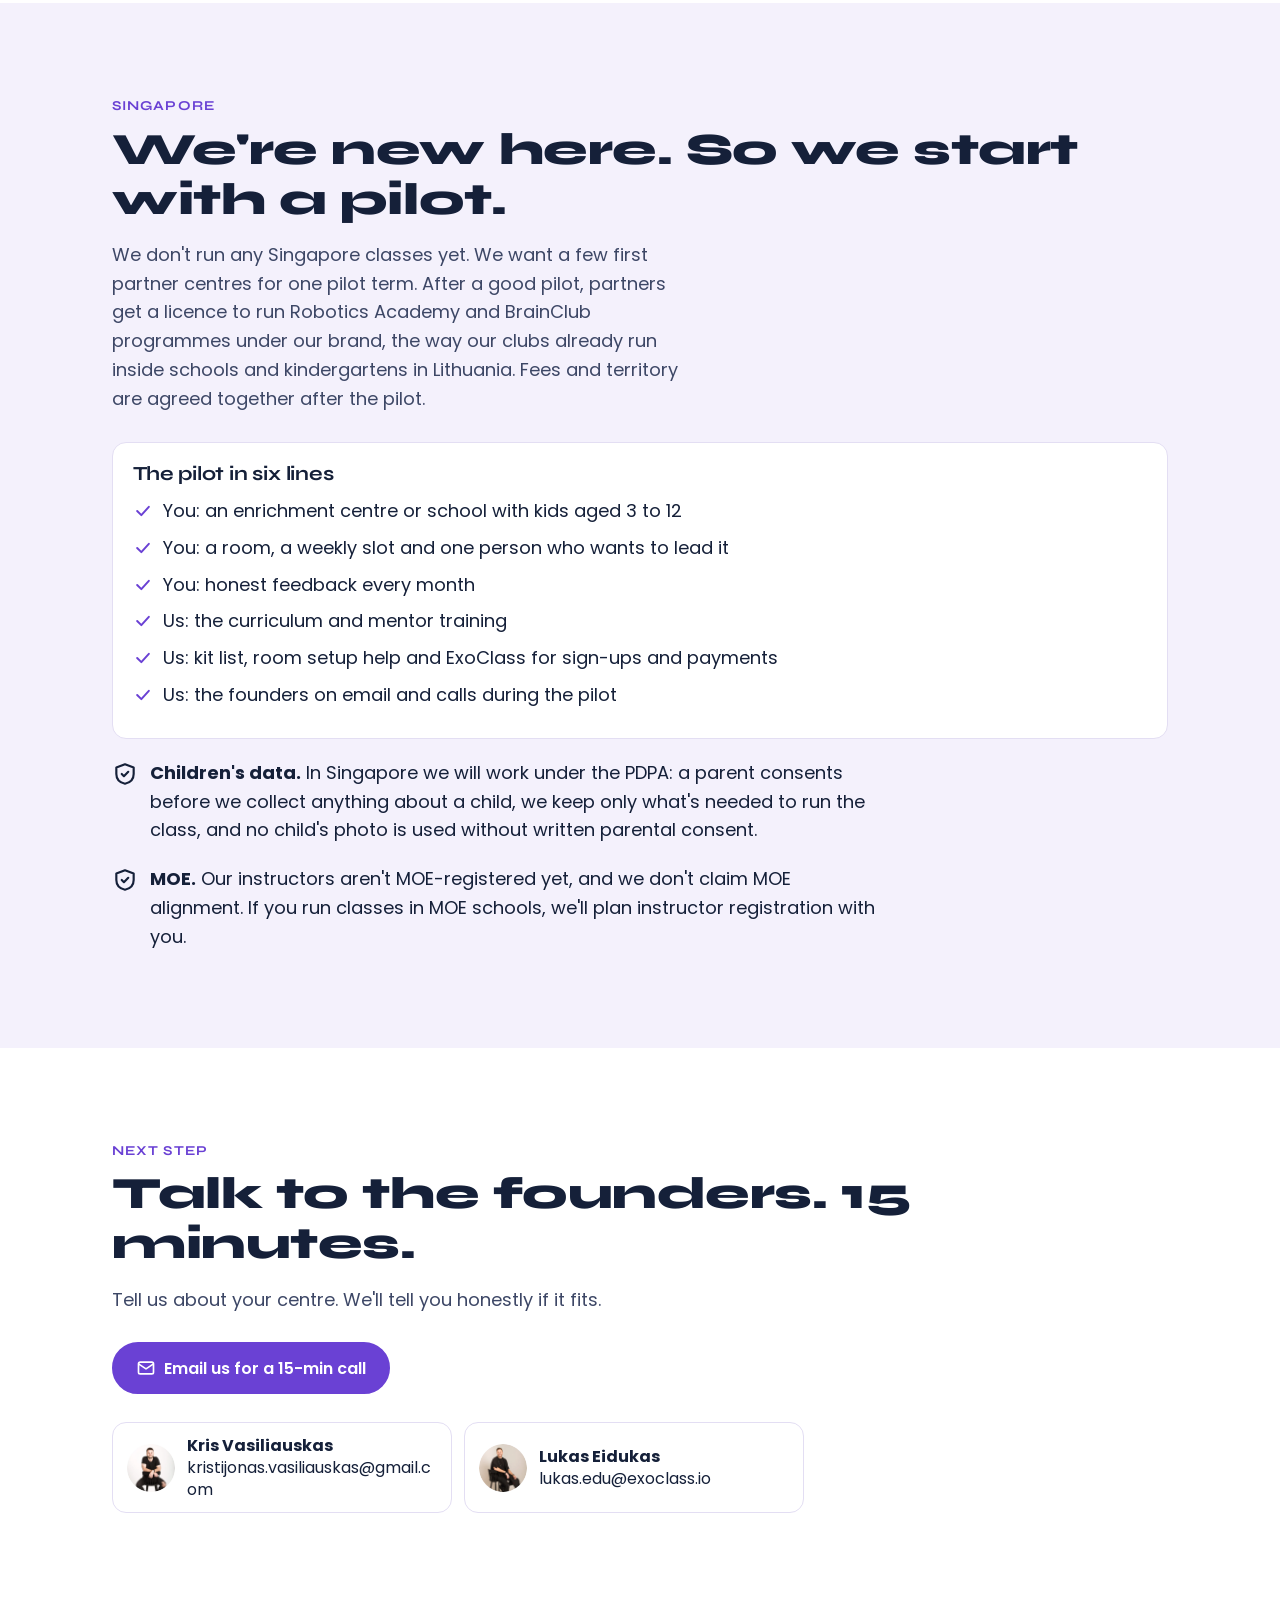
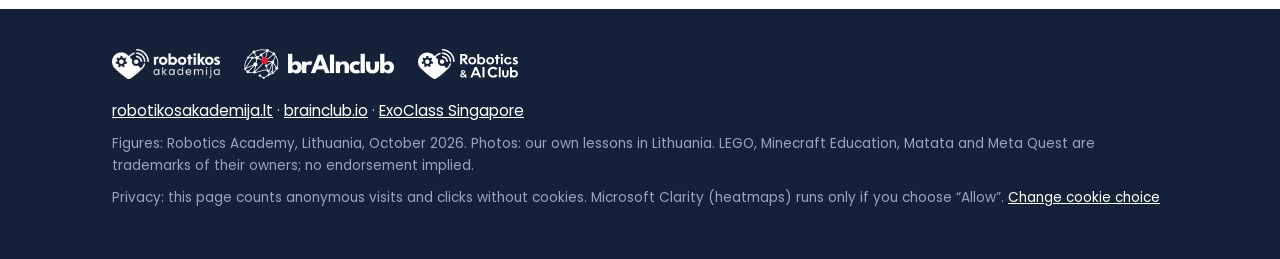
==== commit f6161484: "Critic RA: licence model after pilot, schools+kindergartens, team ~200, LOGIN talk, captions match a" ====
--- a/index.html
+++ b/index.html
@@ -150,12 +150,12 @@
     <h2 class="h2">Over a decade of robotics clubs. 10,000+ kids a year now.</h2>
     <div class="stats">
       <div><b>10,000+</b><span>kids a year</span></div>
-      <div><b><span class="approx">~</span>120</b><span>mentors</span></div>
+      <div><b><span class="approx">~</span>120</b><span>mentors in a team of ~200</span></div>
       <div><b>3</b><span>countries: Lithuania, Ireland, USA</span></div>
     </div>
     <ul class="creds">
       <li>LEGO Education partner</li>
-      <li>LOGIN 2017 award for our teaching system</li>
+      <li>Spoke at LOGIN 2017, Vilnius tech conference</li>
       <li>BrainClub: Edu Challenger Lithuania 2025 winner</li>
       <li>Featured in a 52-min LRT "Stilius" episode (2021)</li>
     </ul>
@@ -222,7 +222,7 @@
   <div class="wrap">
     <p class="eyebrow">Singapore</p>
     <h2 class="h2">We're new here. So we start with a pilot.</h2>
-    <p class="sub">We don't run any Singapore classes yet. We want a few first partner centres for one pilot term, and we'll set the terms together.</p>
+    <p class="sub">We don't run any Singapore classes yet. We want a few first partner centres for one pilot term. After a good pilot, partners get a licence to run Robotics Academy and BrainClub programmes under our brand, the way our clubs already run inside schools and kindergartens in Lithuania. Fees and territory are agreed together after the pilot.</p>
     <div class="box">
       <h3>The pilot in six lines</h3>
       <ul class="ticks">
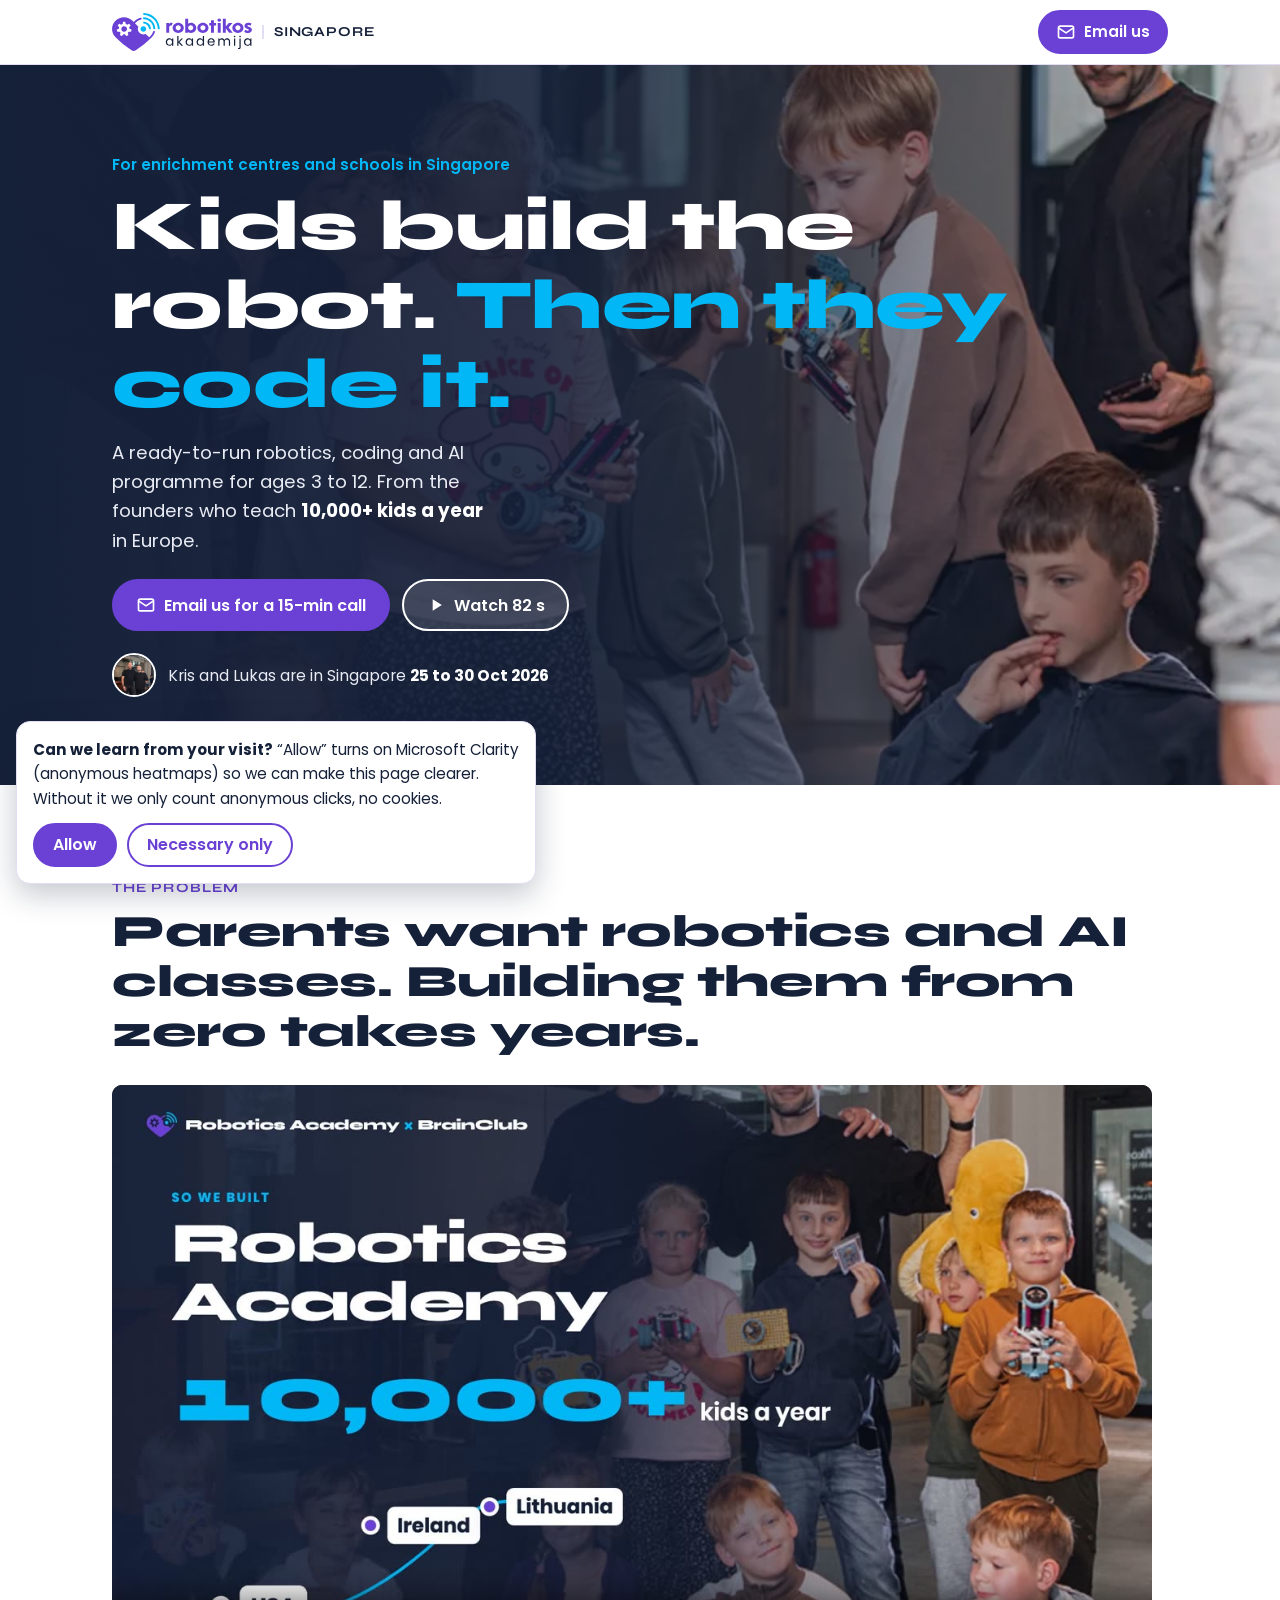
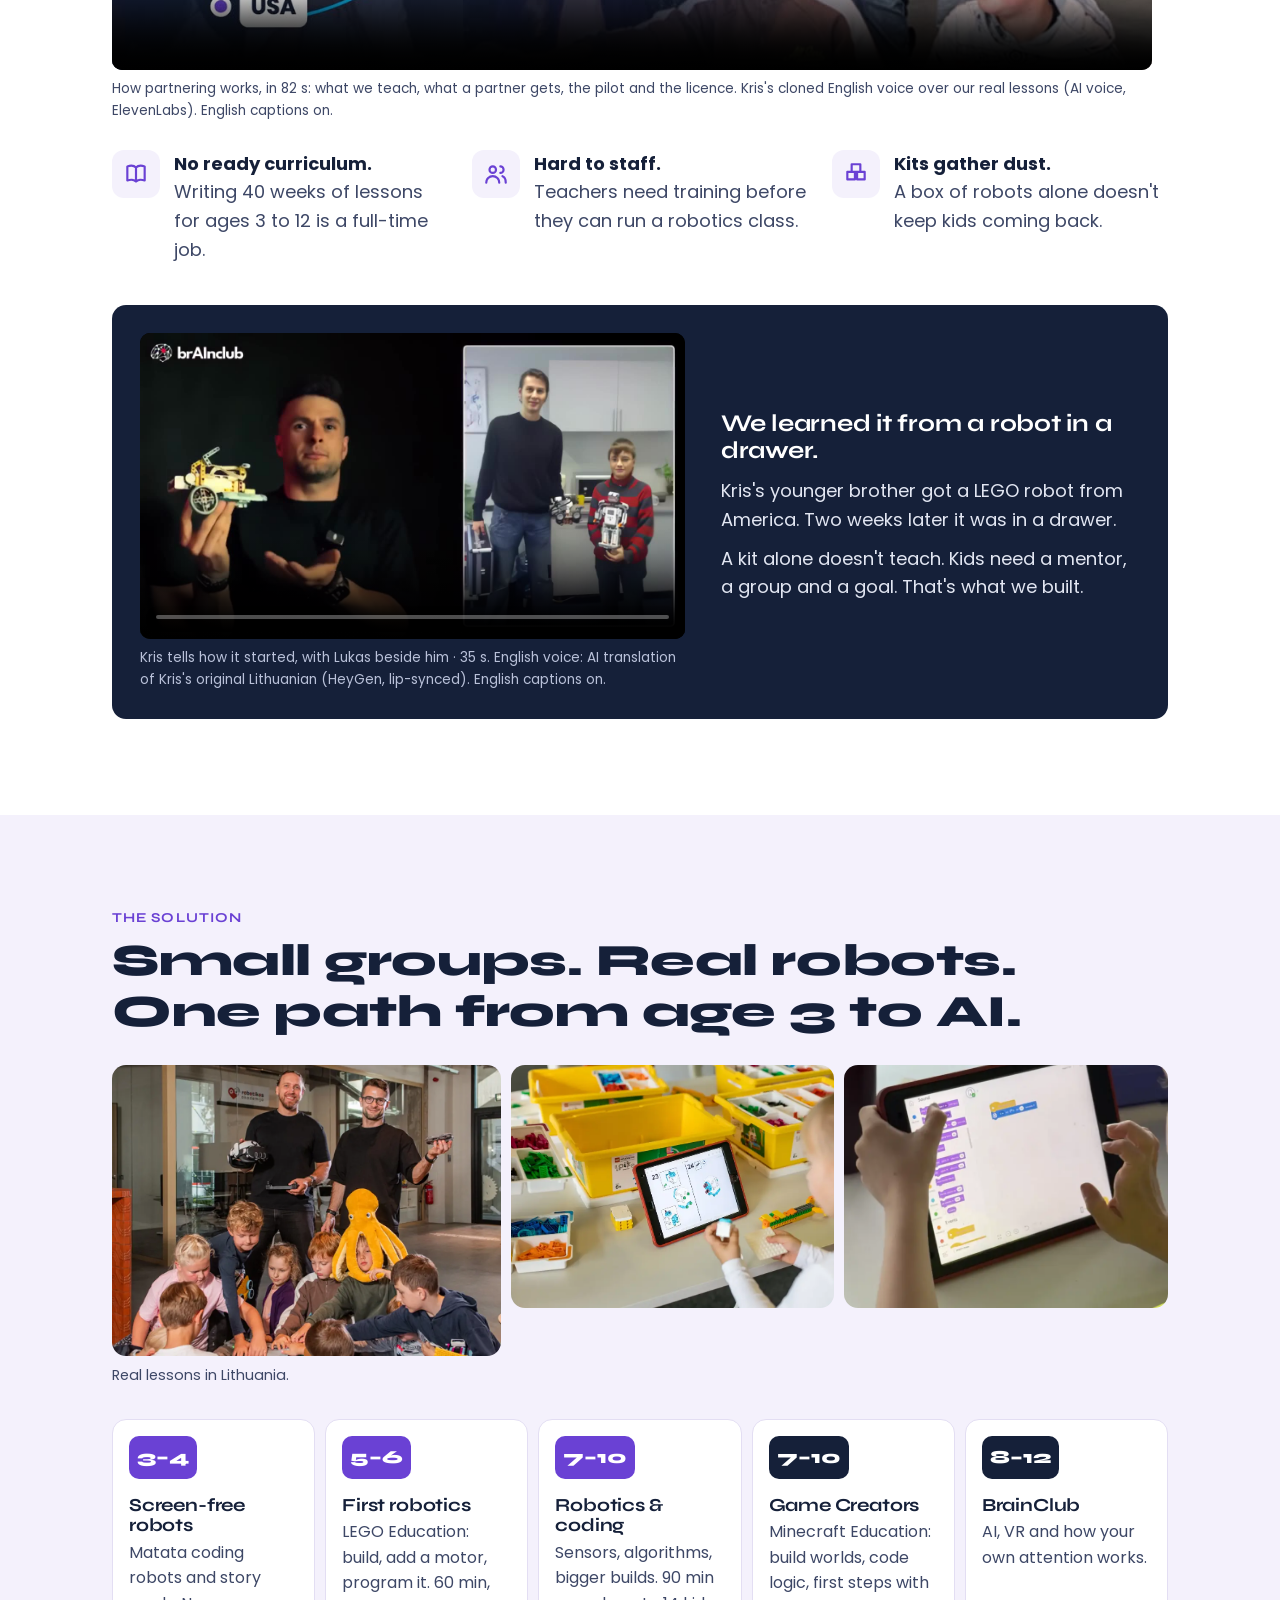
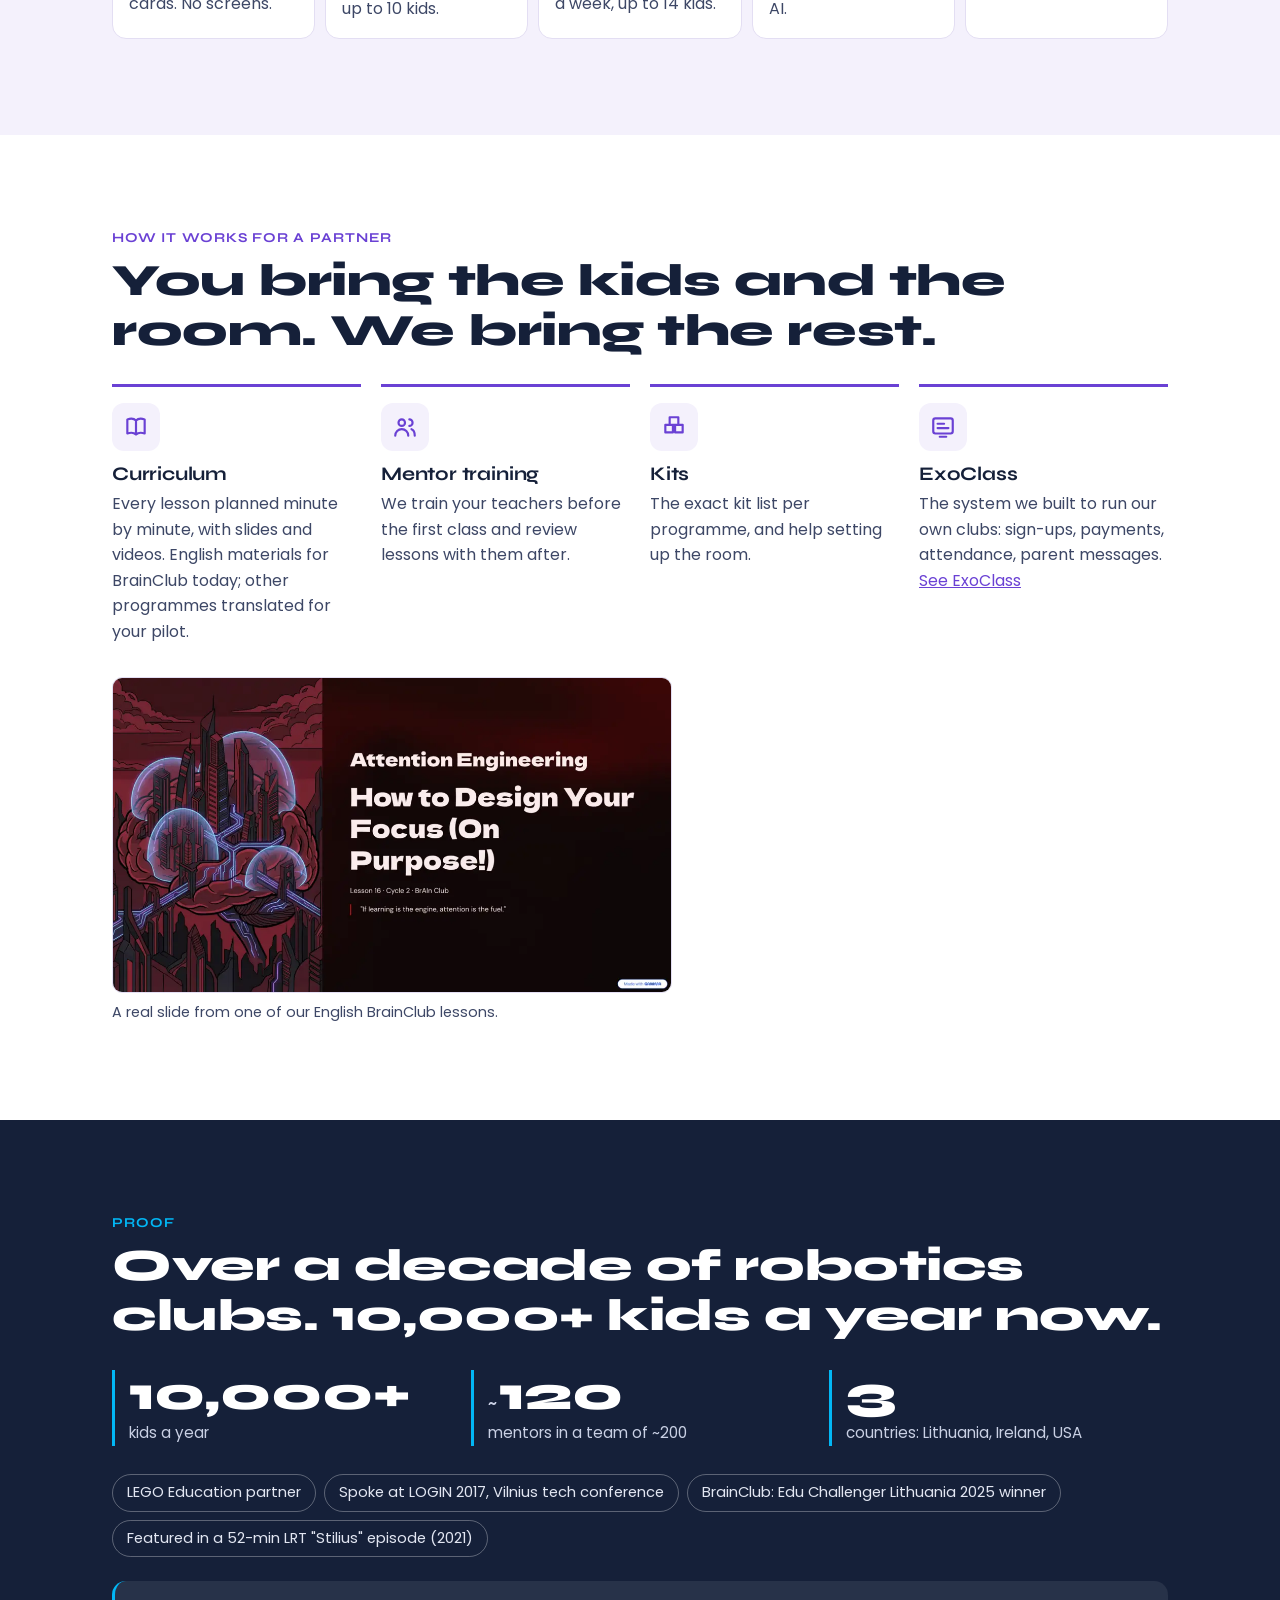
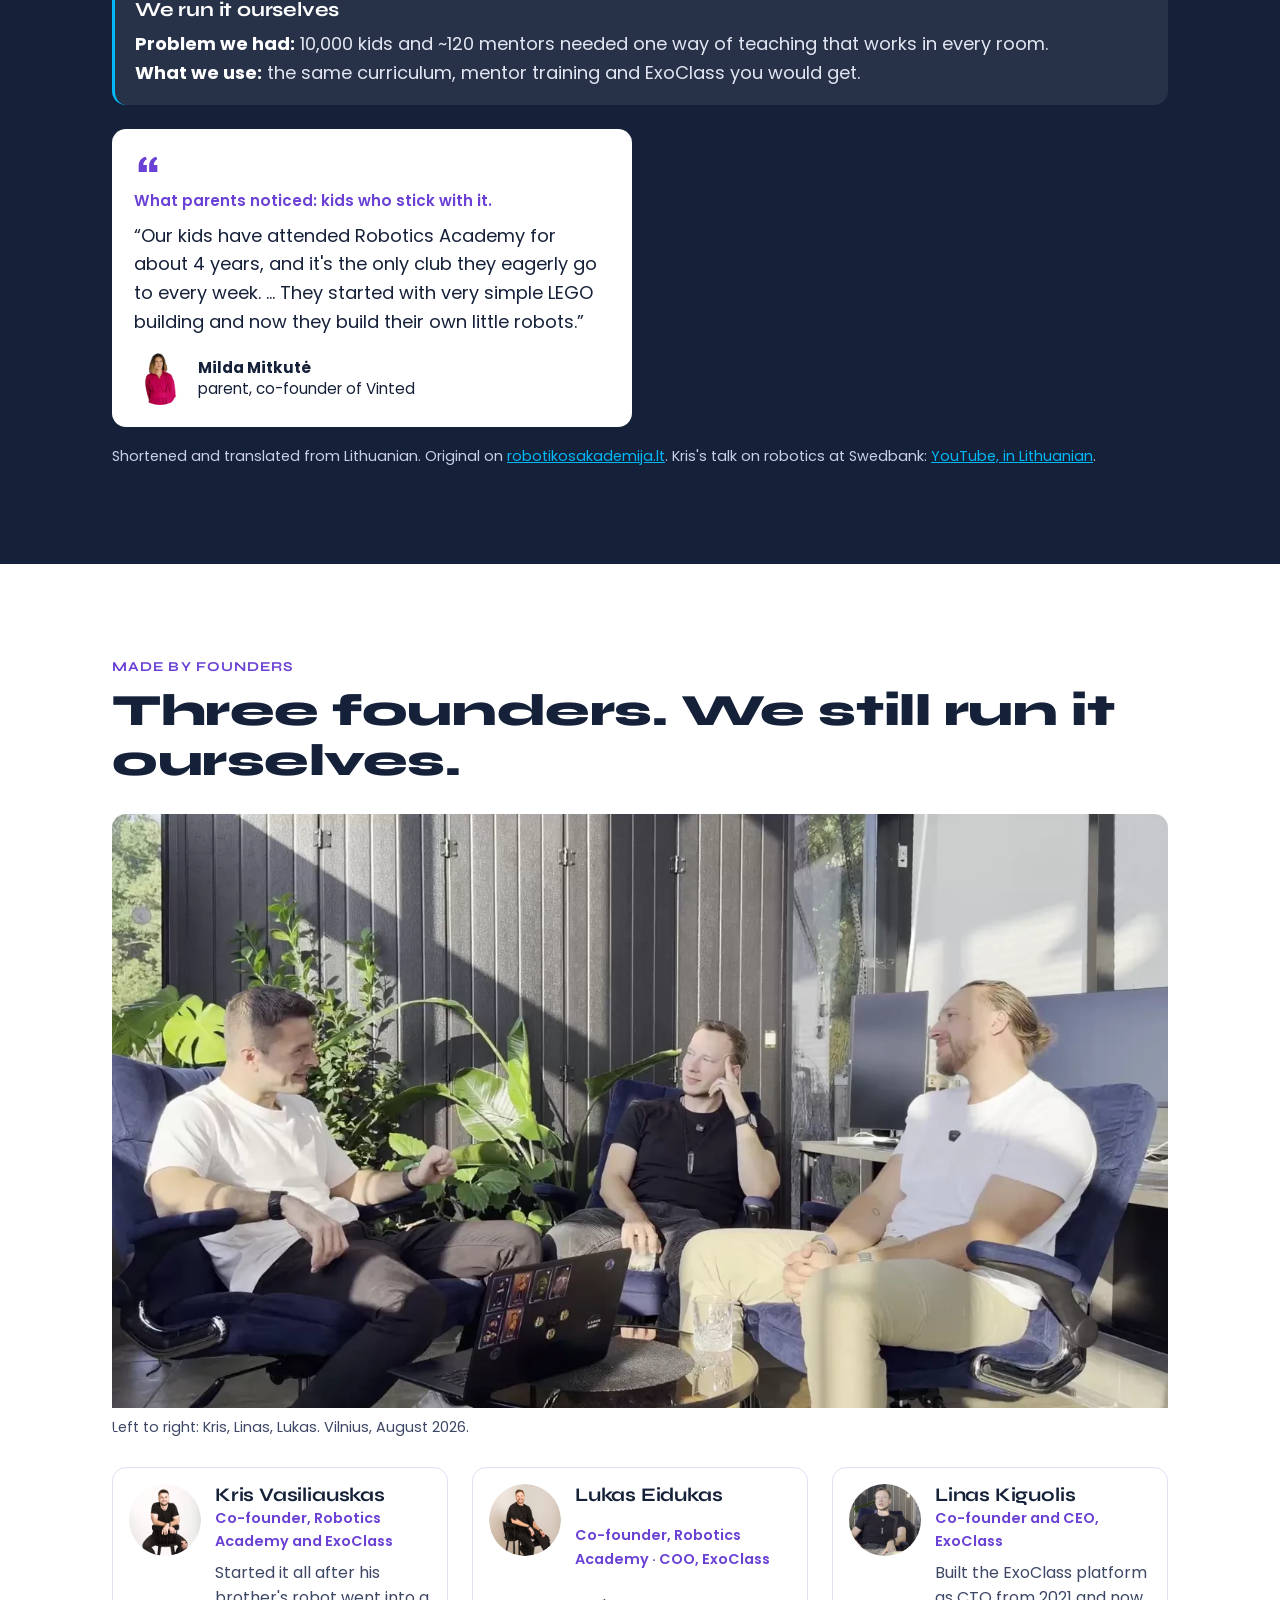
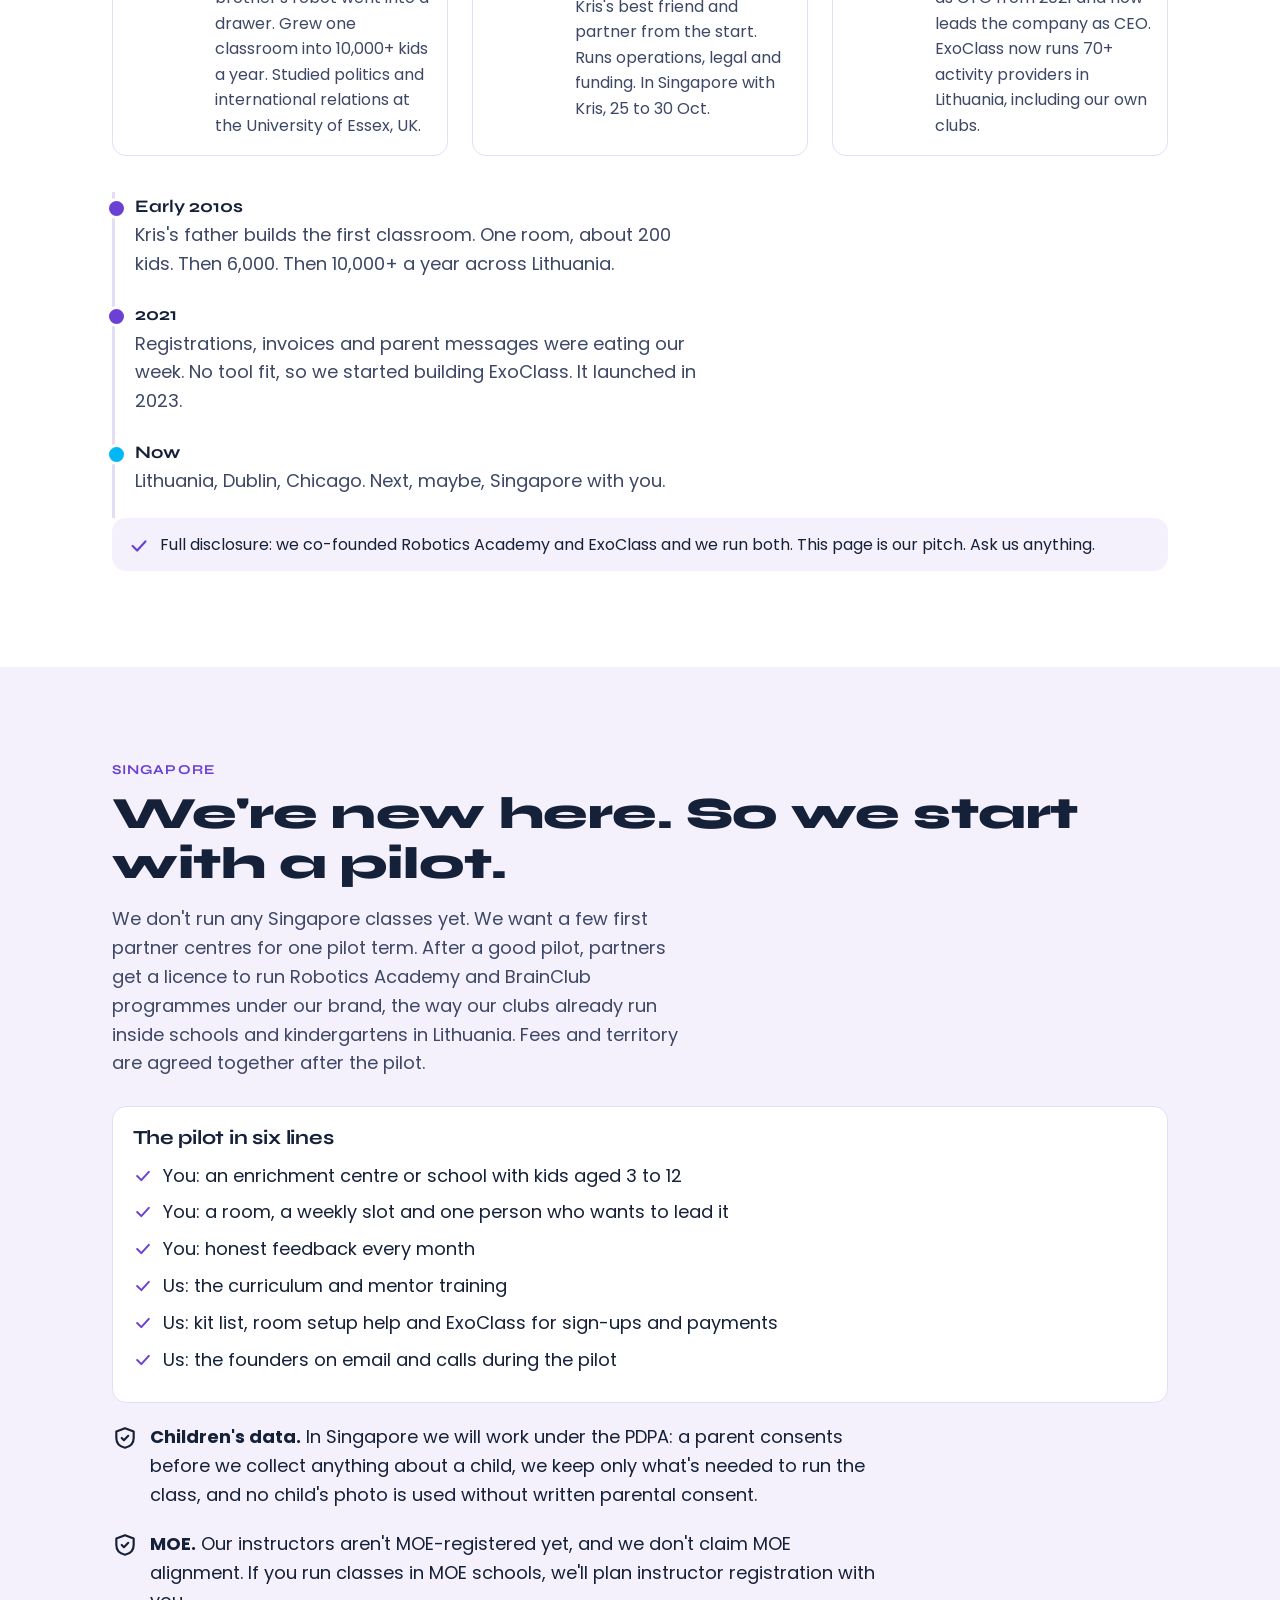
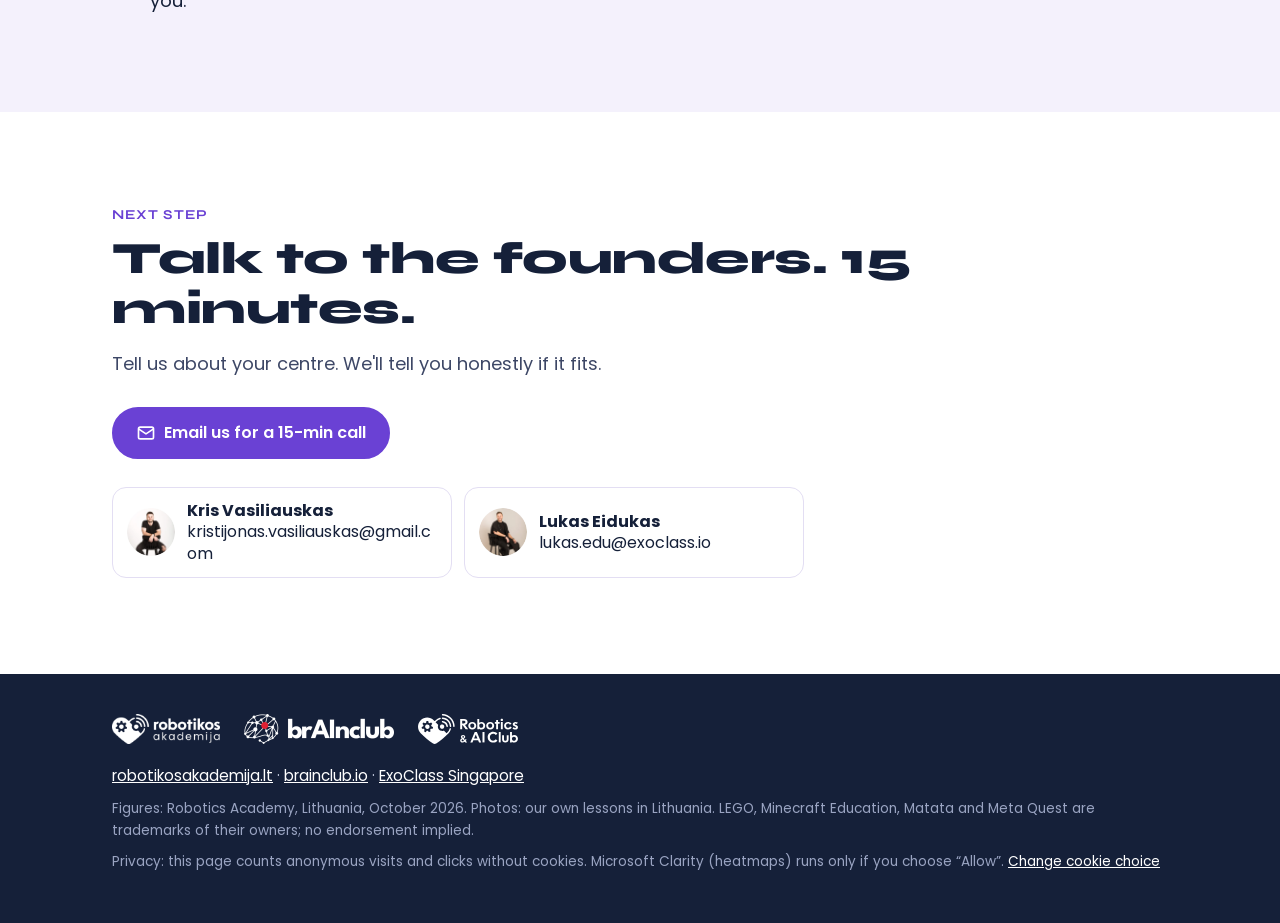
==== commit ea28f60c: "Explainer film (82 s, EN): how partnering works, first video in #problem; Watch 82 s; captions + pla" ====
--- a/index.html
+++ b/index.html
@@ -68,7 +68,7 @@
     <div class="cta-row">
       <a class="btn" href="mailto:kristijonas.vasiliauskas@gmail.com?cc=lukas.edu@exoclass.io&amp;subject=15-min%20call%3A%20Robotics%20Academy%20Singapore&amp;body=Hi%20Kris%20and%20Lukas%2C%0A%0AI%27d%20like%20a%2015-min%20call.%0A%0ACentre%20or%20school%3A%20%0AMy%20role%3A%20%0ABest%20time%20(SGT)%3A%20" data-cta="hero-call"><svg><use href="#i-mail"/></svg>Email us for a 15-min call</a>
       <a class="btn btn-wa js-wa" hidden data-cta="hero-whatsapp"><svg><use href="#i-wa"/></svg>WhatsApp</a>
-      <a class="btn btn-ghost" href="#problem" data-cta="hero-watch"><svg><use href="#i-play"/></svg>Watch 35 s</a>
+      <a class="btn btn-ghost" href="#explainer" data-cta="hero-watch"><svg><use href="#i-play"/></svg>Watch 82 s</a>
     </div>
     <p class="here"><img src="assets/img/founders-together.webp" alt="" width="48" height="48"><span>Kris and Lukas are in Singapore <b>25 to 30 Oct 2026</b></span></p>
   </div>
@@ -79,6 +79,14 @@
   <div class="wrap">
     <p class="eyebrow">The problem</p>
     <h2 class="h2">Parents want robotics and AI classes. Building them from zero takes years.</h2>
+    <figure class="vid explainer" id="explainer">
+      <video controls playsinline preload="none" poster="assets/video/ra-explainer-poster.jpg" data-vid="ra-explainer" width="1920" height="1080">
+        <source src="assets/video/ra-explainer.mp4" type="video/mp4">
+        <track kind="captions" src="assets/video/ra-explainer.en.vtt" srclang="en" label="English" default>
+      </video>
+      <figcaption>How partnering works, in 82 s: what we teach, what a partner gets, the pilot and the licence. Kris's cloned English voice over our real lessons (AI voice, ElevenLabs). English captions on.</figcaption>
+    </figure>
+
     <ul class="pains">
       <li><span class="ic"><svg><use href="#i-book"/></svg></span><p><b>No ready curriculum.</b> Writing 40 weeks of lessons for ages 3 to 12 is a full-time job.</p></li>
       <li><span class="ic"><svg><use href="#i-people"/></svg></span><p><b>Hard to staff.</b> Teachers need training before they can run a robotics class.</p></li>
--- a/css/style.css
+++ b/css/style.css
@@ -87,6 +87,9 @@
 @media (min-width:900px){.story{grid-template-columns:1.3fr 1fr;padding:28px;gap:36px}}
 .vid video{width:100%;border-radius:10px;background:#000;aspect-ratio:16/9}
 .vid figcaption{font-size:.85rem;color:#B9C1D9;margin-top:8px}
+.explainer{margin:8px 0 28px}
+.explainer figcaption{color:var(--ink-2)}
+@media (min-width:900px){.explainer{max-width:1040px}}
 .story-t h3{font-size:1.5rem;margin-bottom:12px;color:#fff}
 .story-t p{color:#E2E6F2;margin-bottom:10px;max-width:38ch}
 
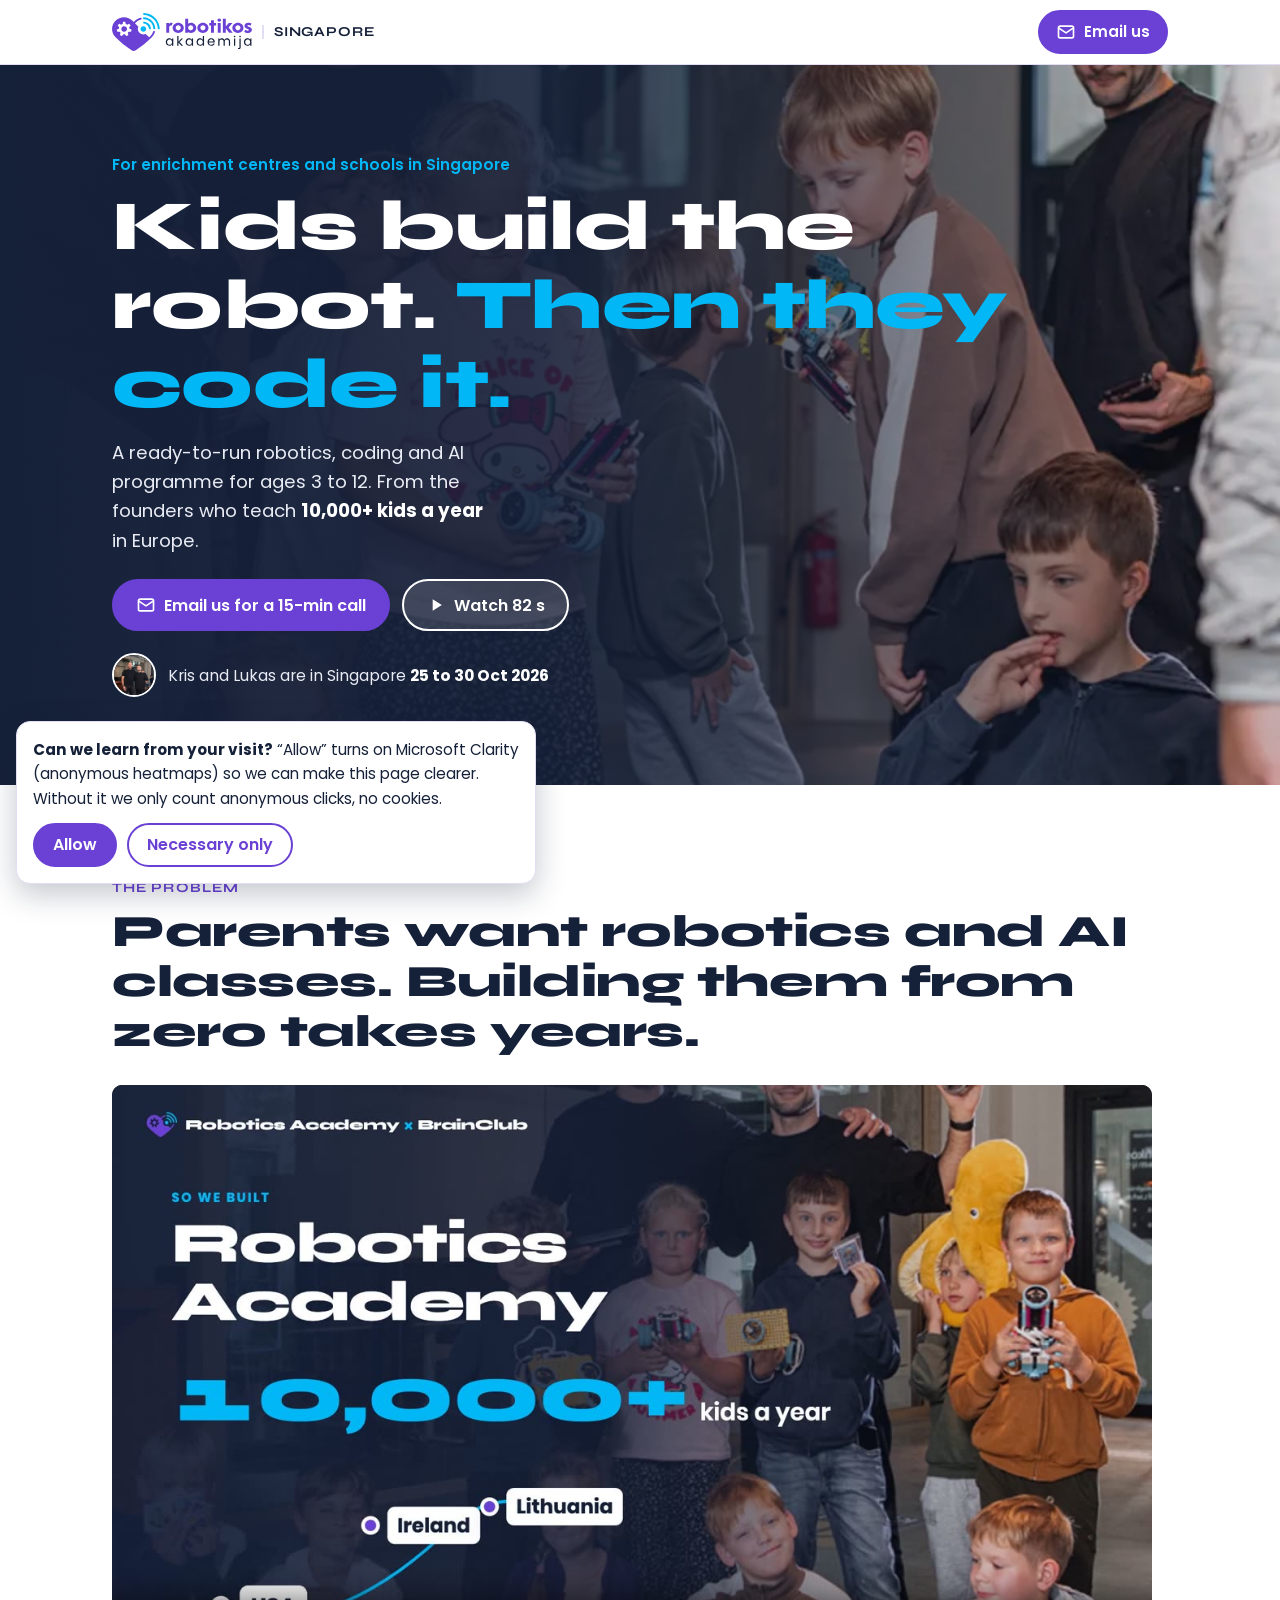
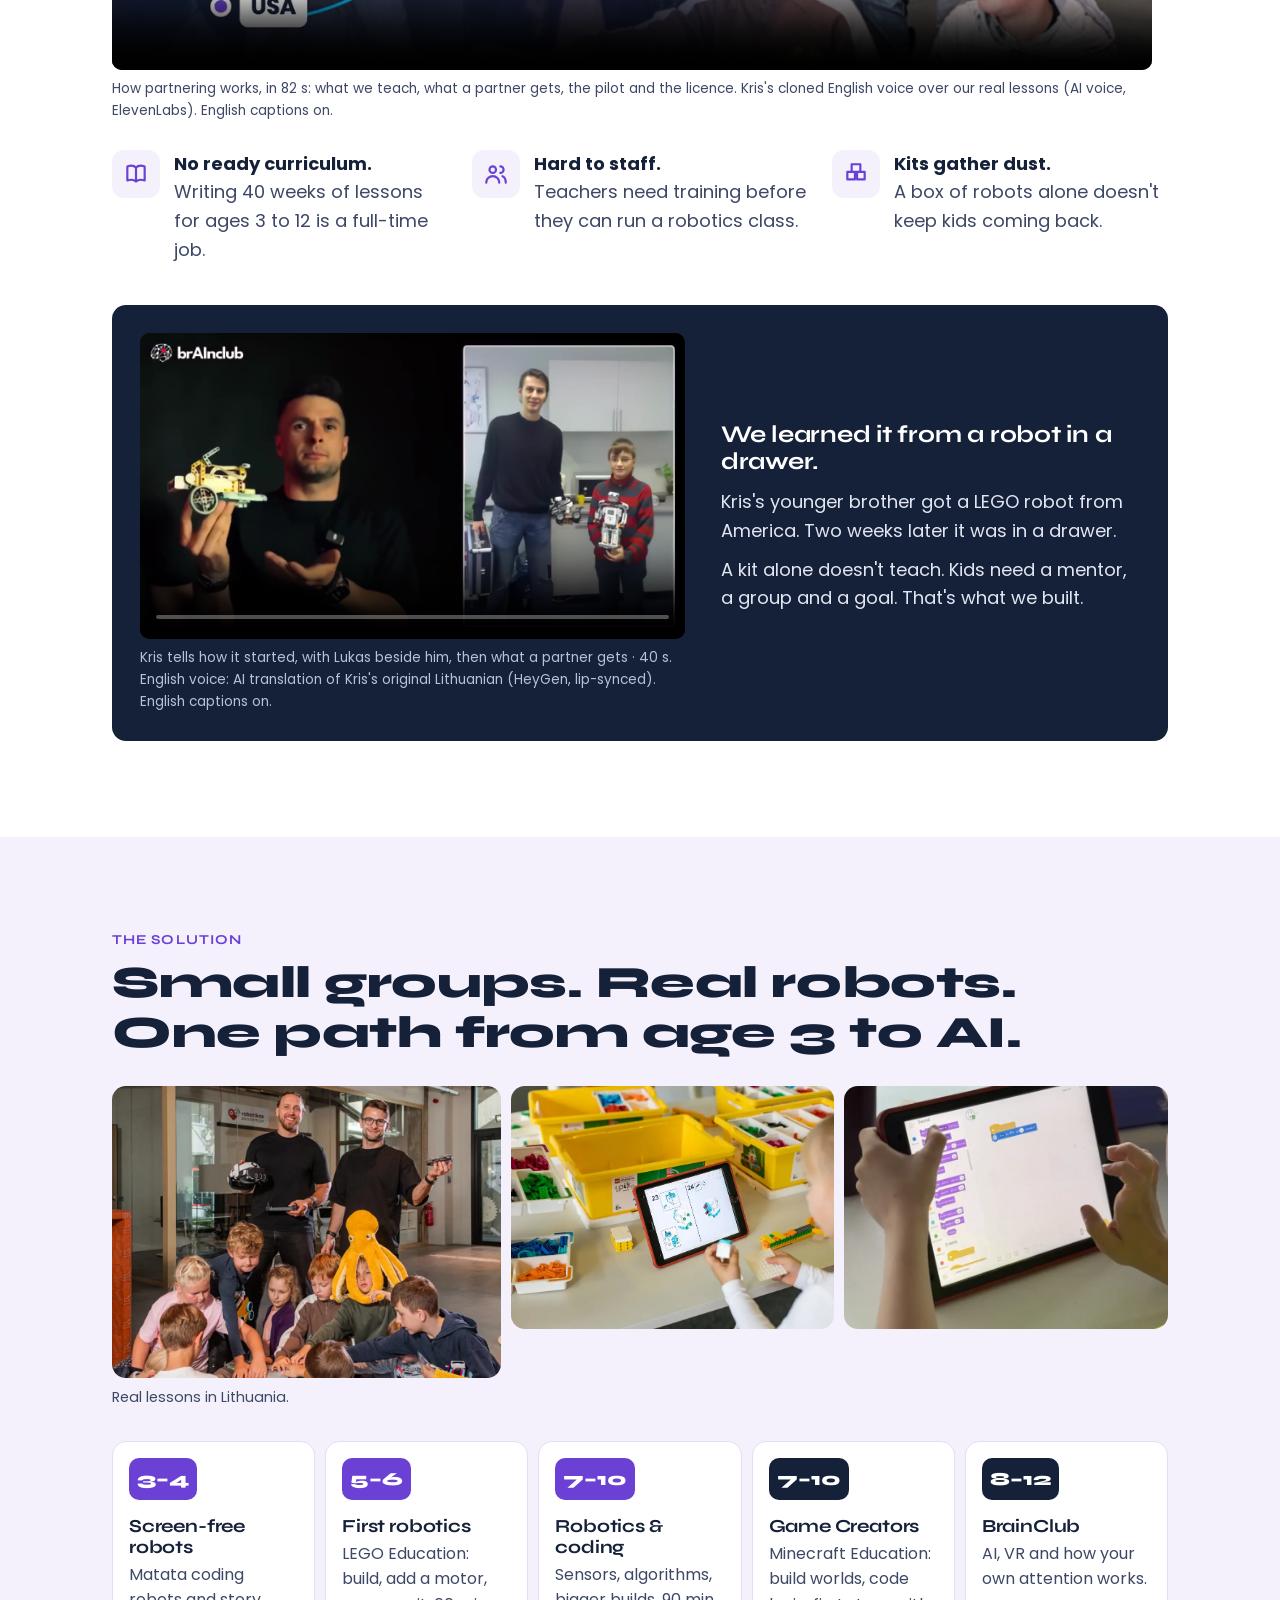
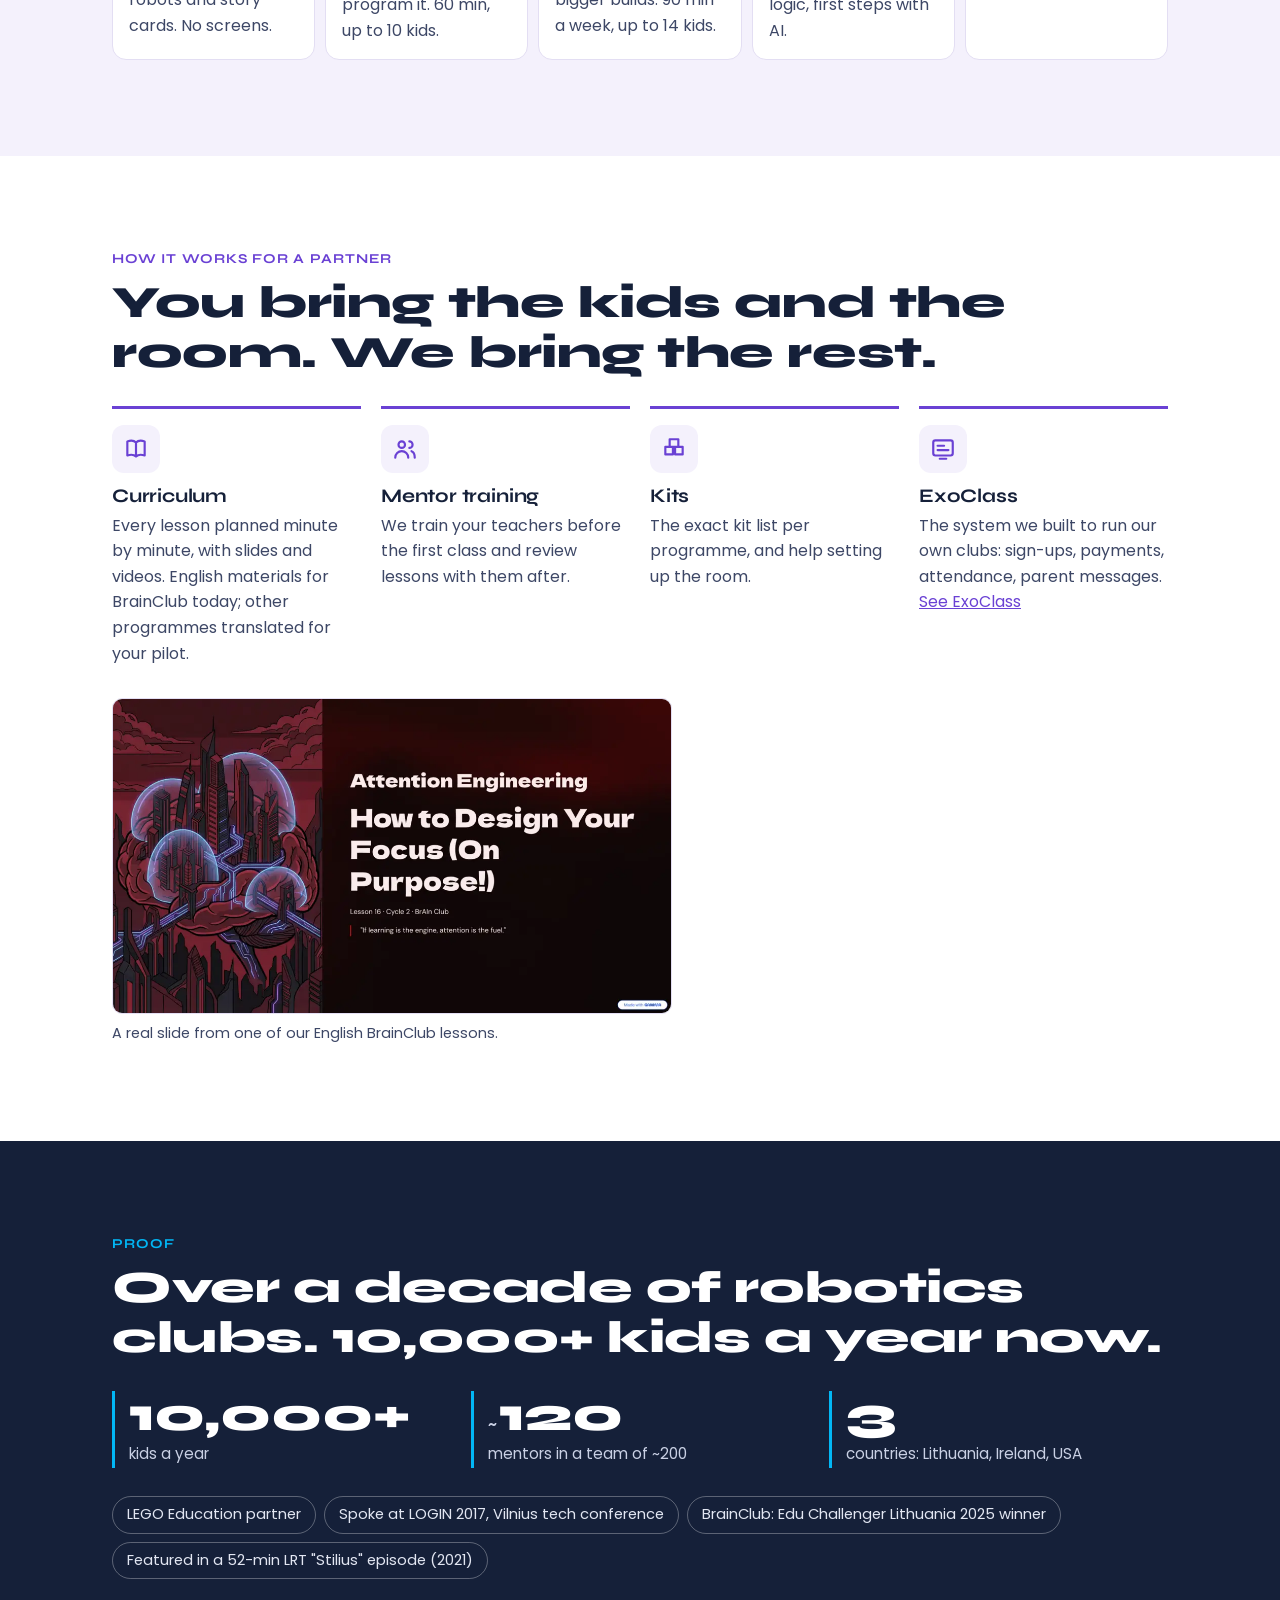
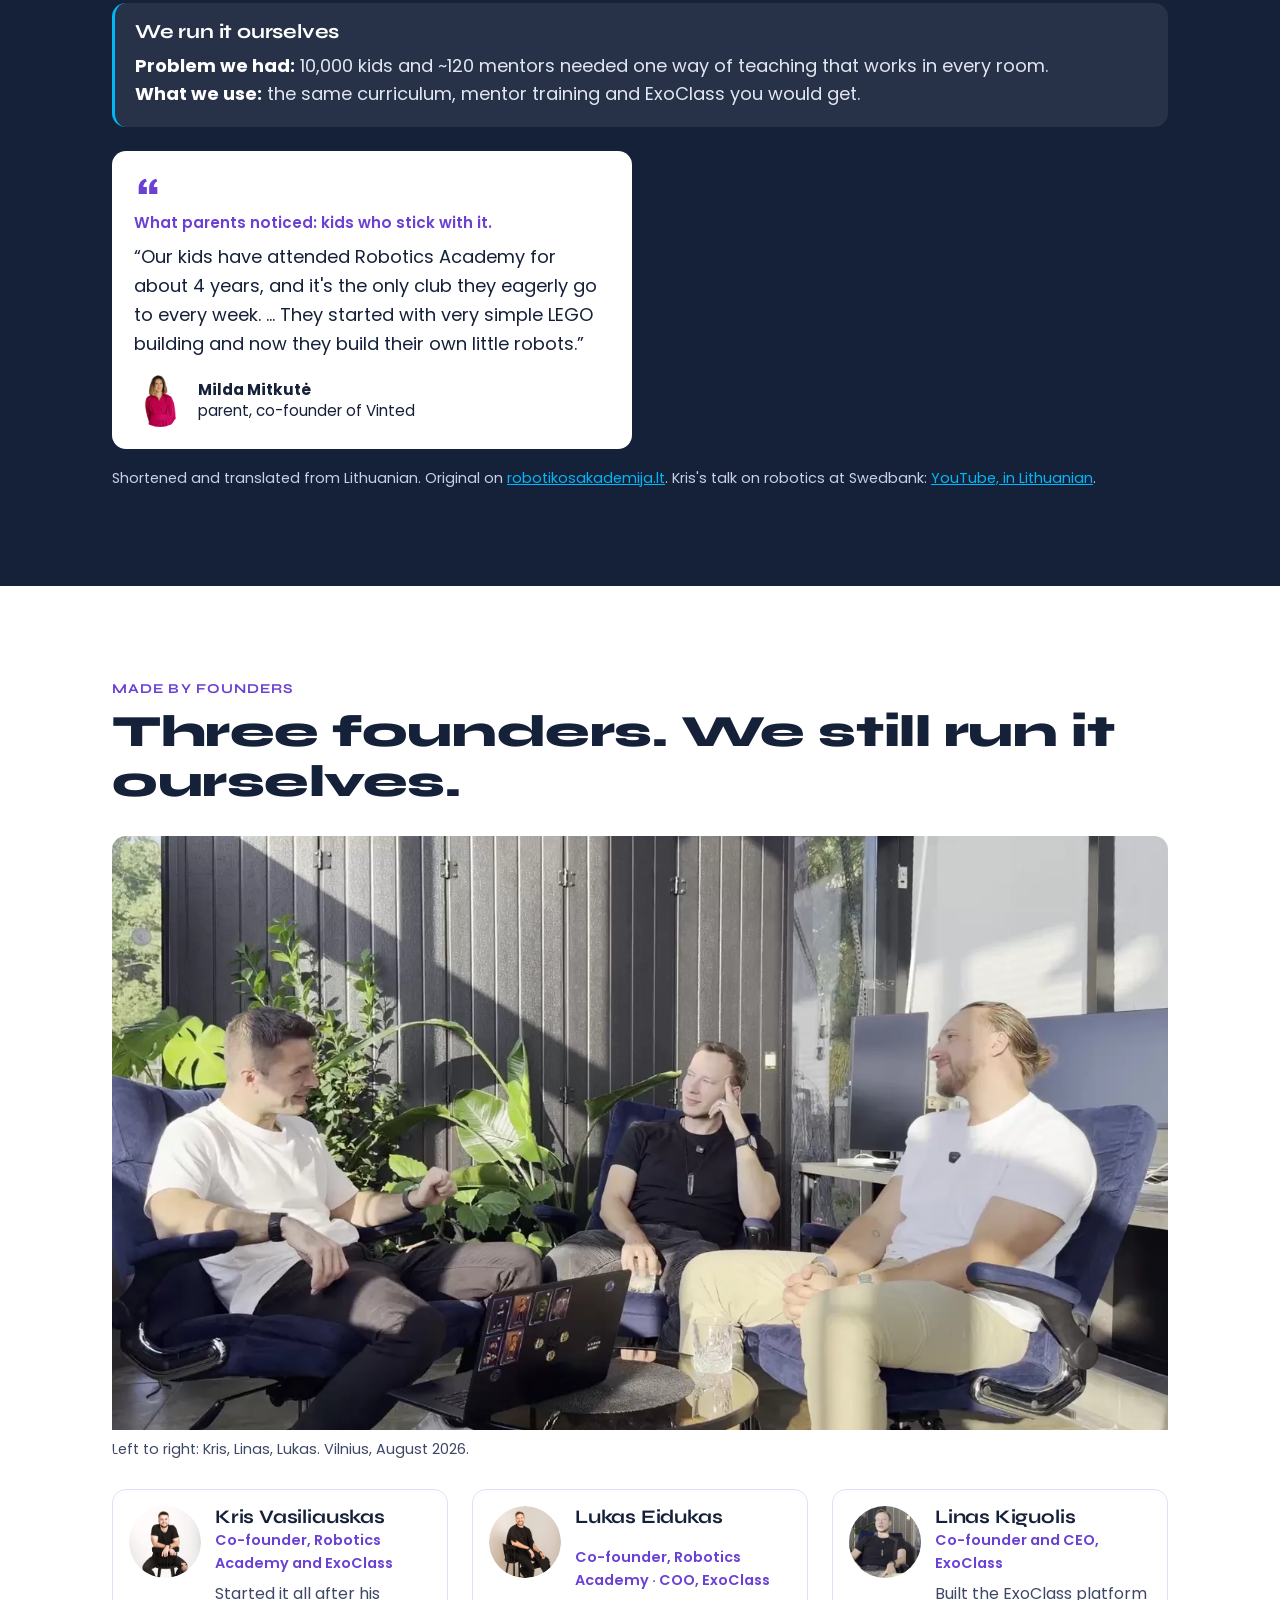
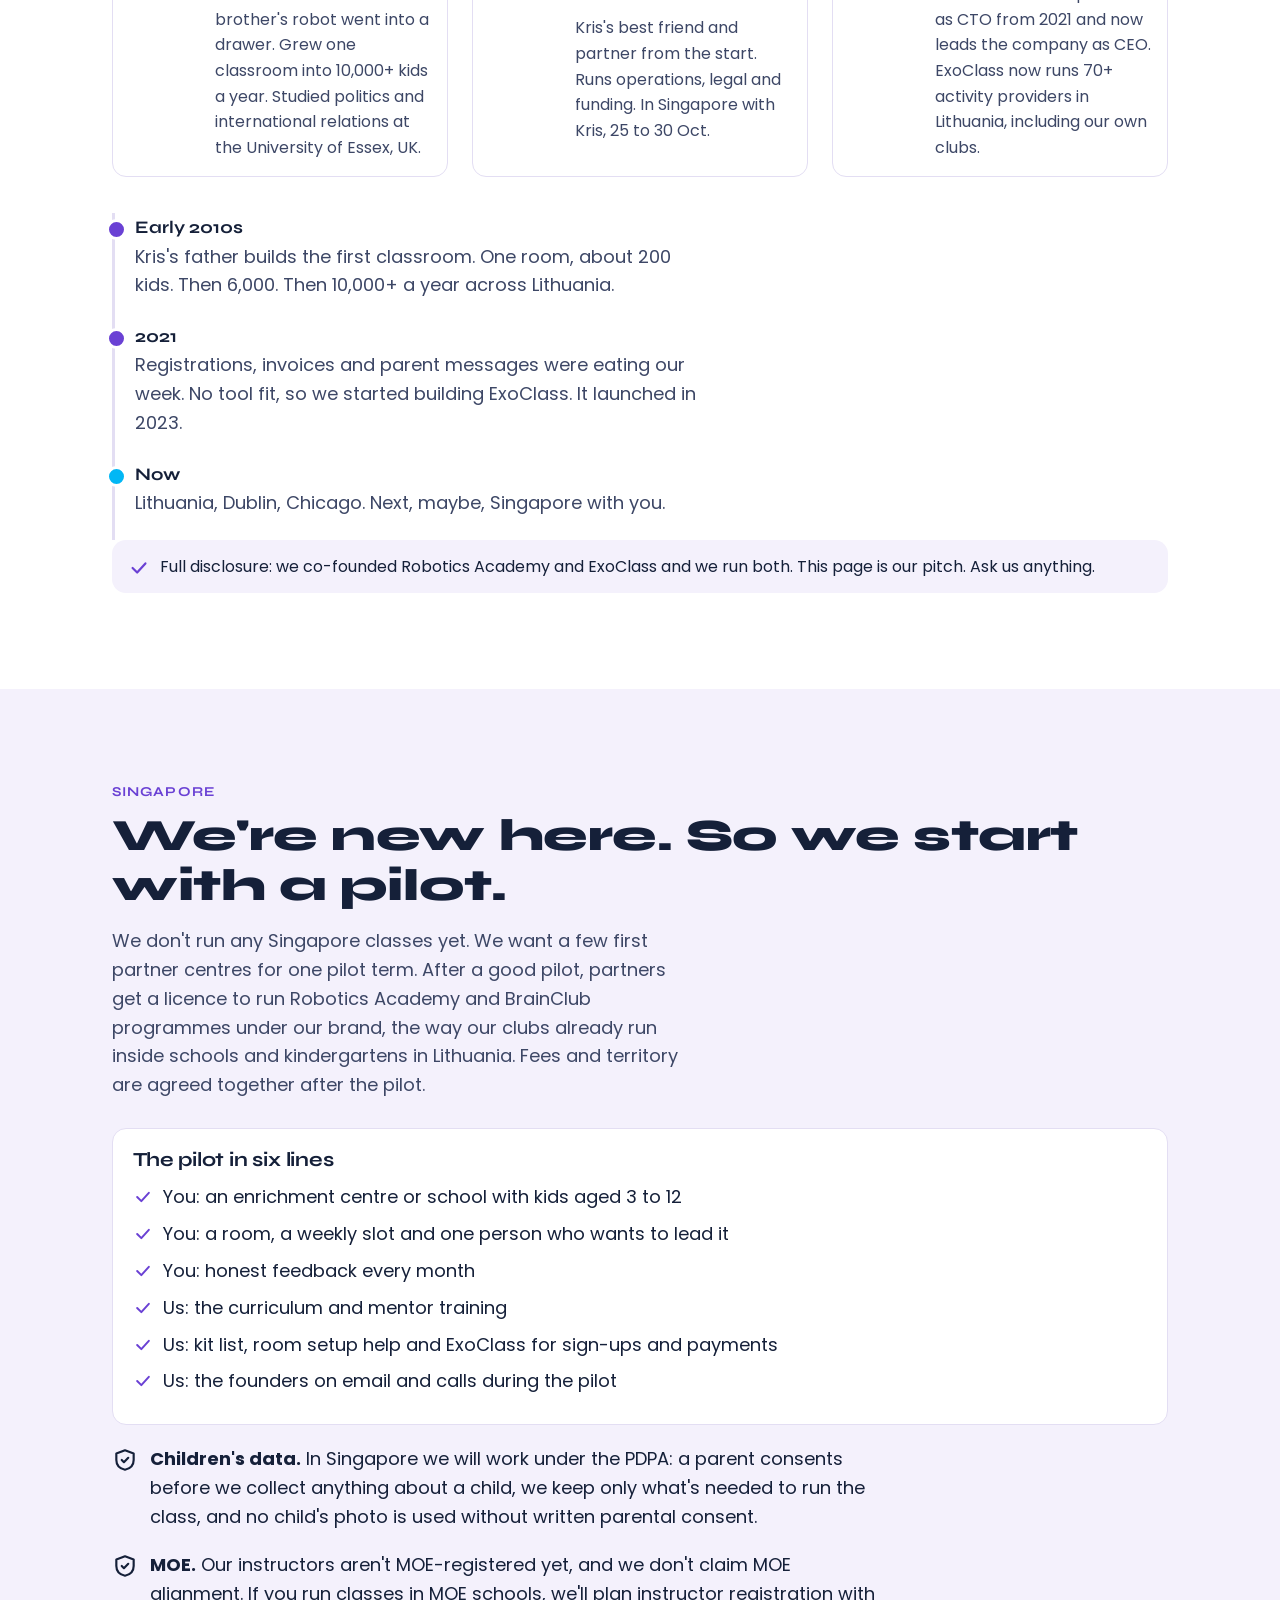
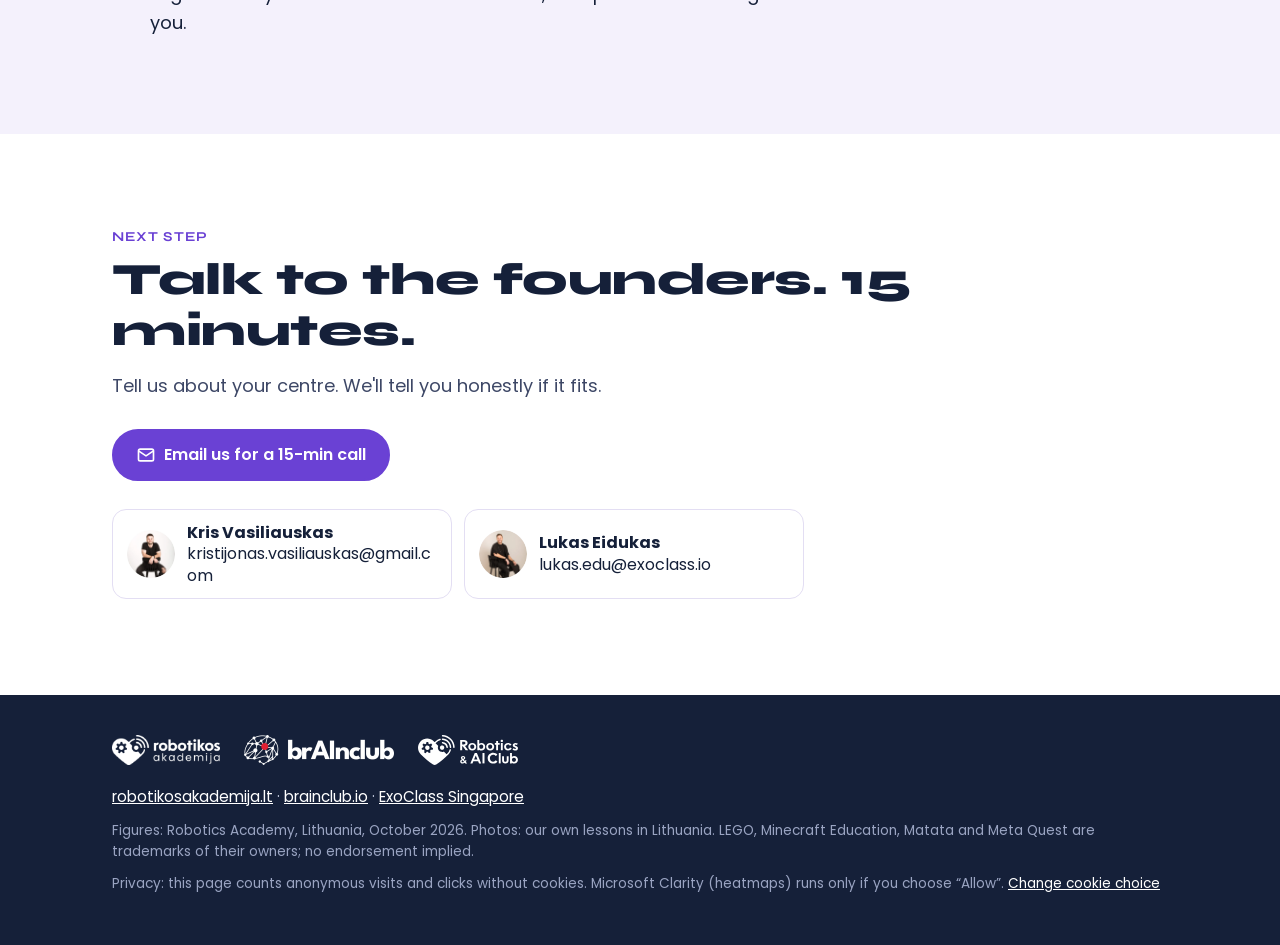
==== commit 7a5571be: "Critic R2: founder clip partner end card (40 s), ~120 nowrap Co-Authored-By: Claude Opus 5.5 <norepl" ====
--- a/index.html
+++ b/index.html
@@ -99,7 +99,7 @@
           <source src="assets/video/robot-drawer.mp4" type="video/mp4">
           <track kind="captions" src="assets/video/robot-drawer.en.vtt" srclang="en" label="English" default>
         </video>
-        <figcaption>Kris tells how it started, with Lukas beside him · 35 s. English voice: AI translation of Kris's original Lithuanian (HeyGen, lip-synced). English captions on.</figcaption>
+        <figcaption>Kris tells how it started, with Lukas beside him, then what a partner gets · 40 s. English voice: AI translation of Kris's original Lithuanian (HeyGen, lip-synced). English captions on.</figcaption>
       </figure>
       <div class="story-t">
         <h3>We learned it from a robot in a drawer.</h3>
--- a/css/style.css
+++ b/css/style.css
@@ -264,3 +264,4 @@
   .foot{padding:28px 0 96px}
 }
 .stats b{white-space:nowrap}
+.stats b{white-space:nowrap}
